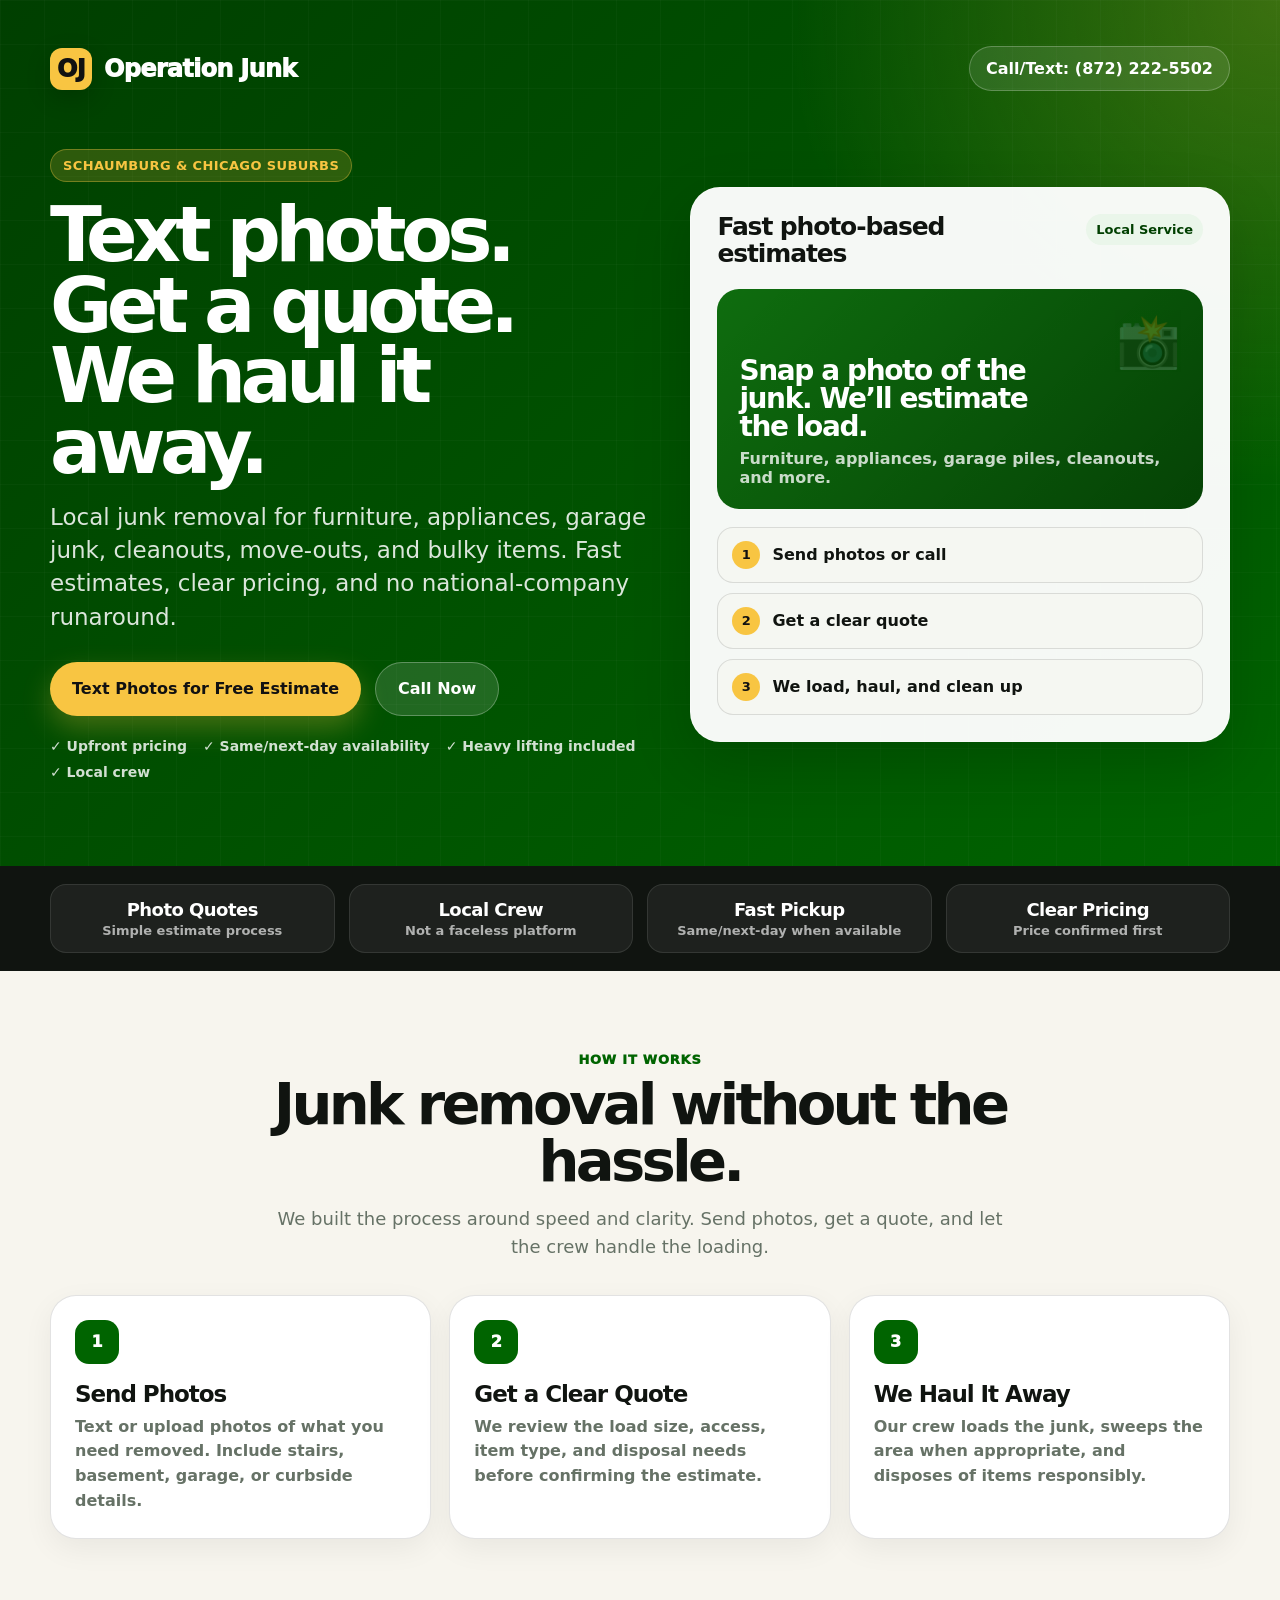
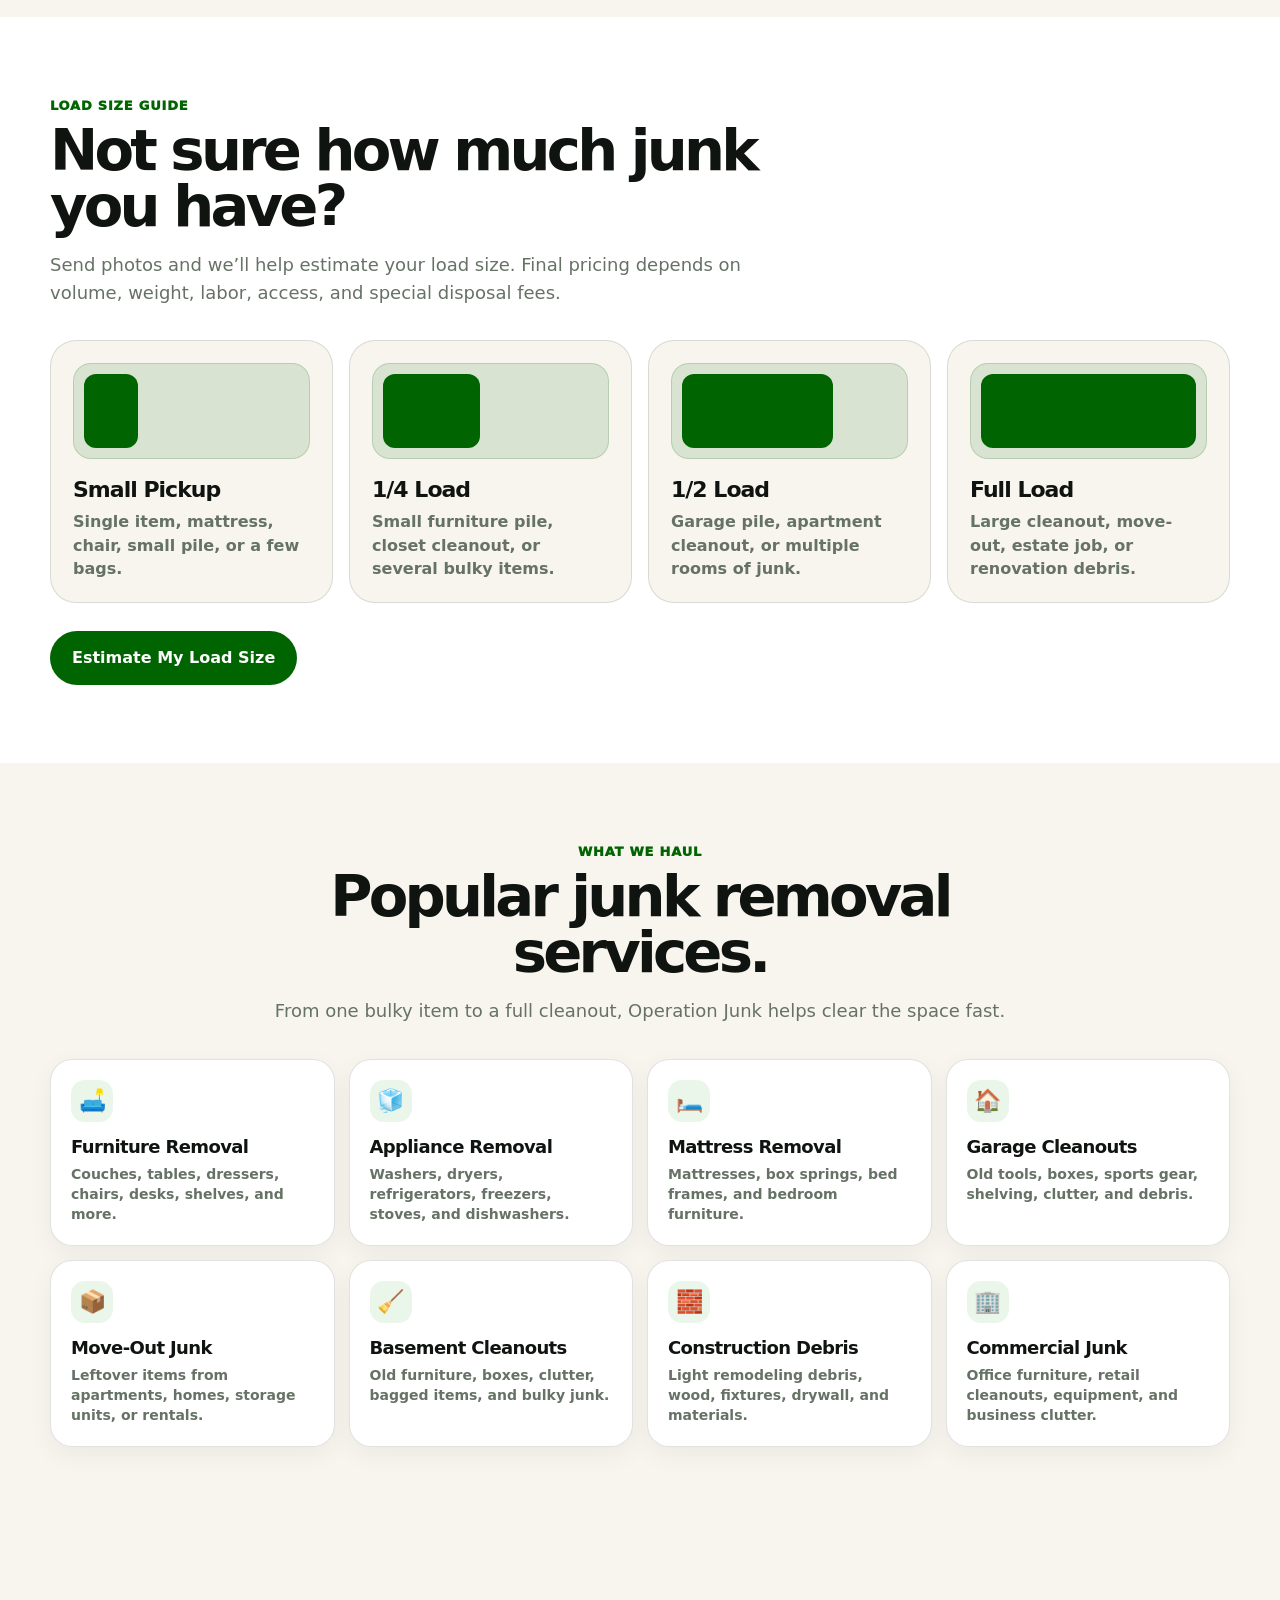
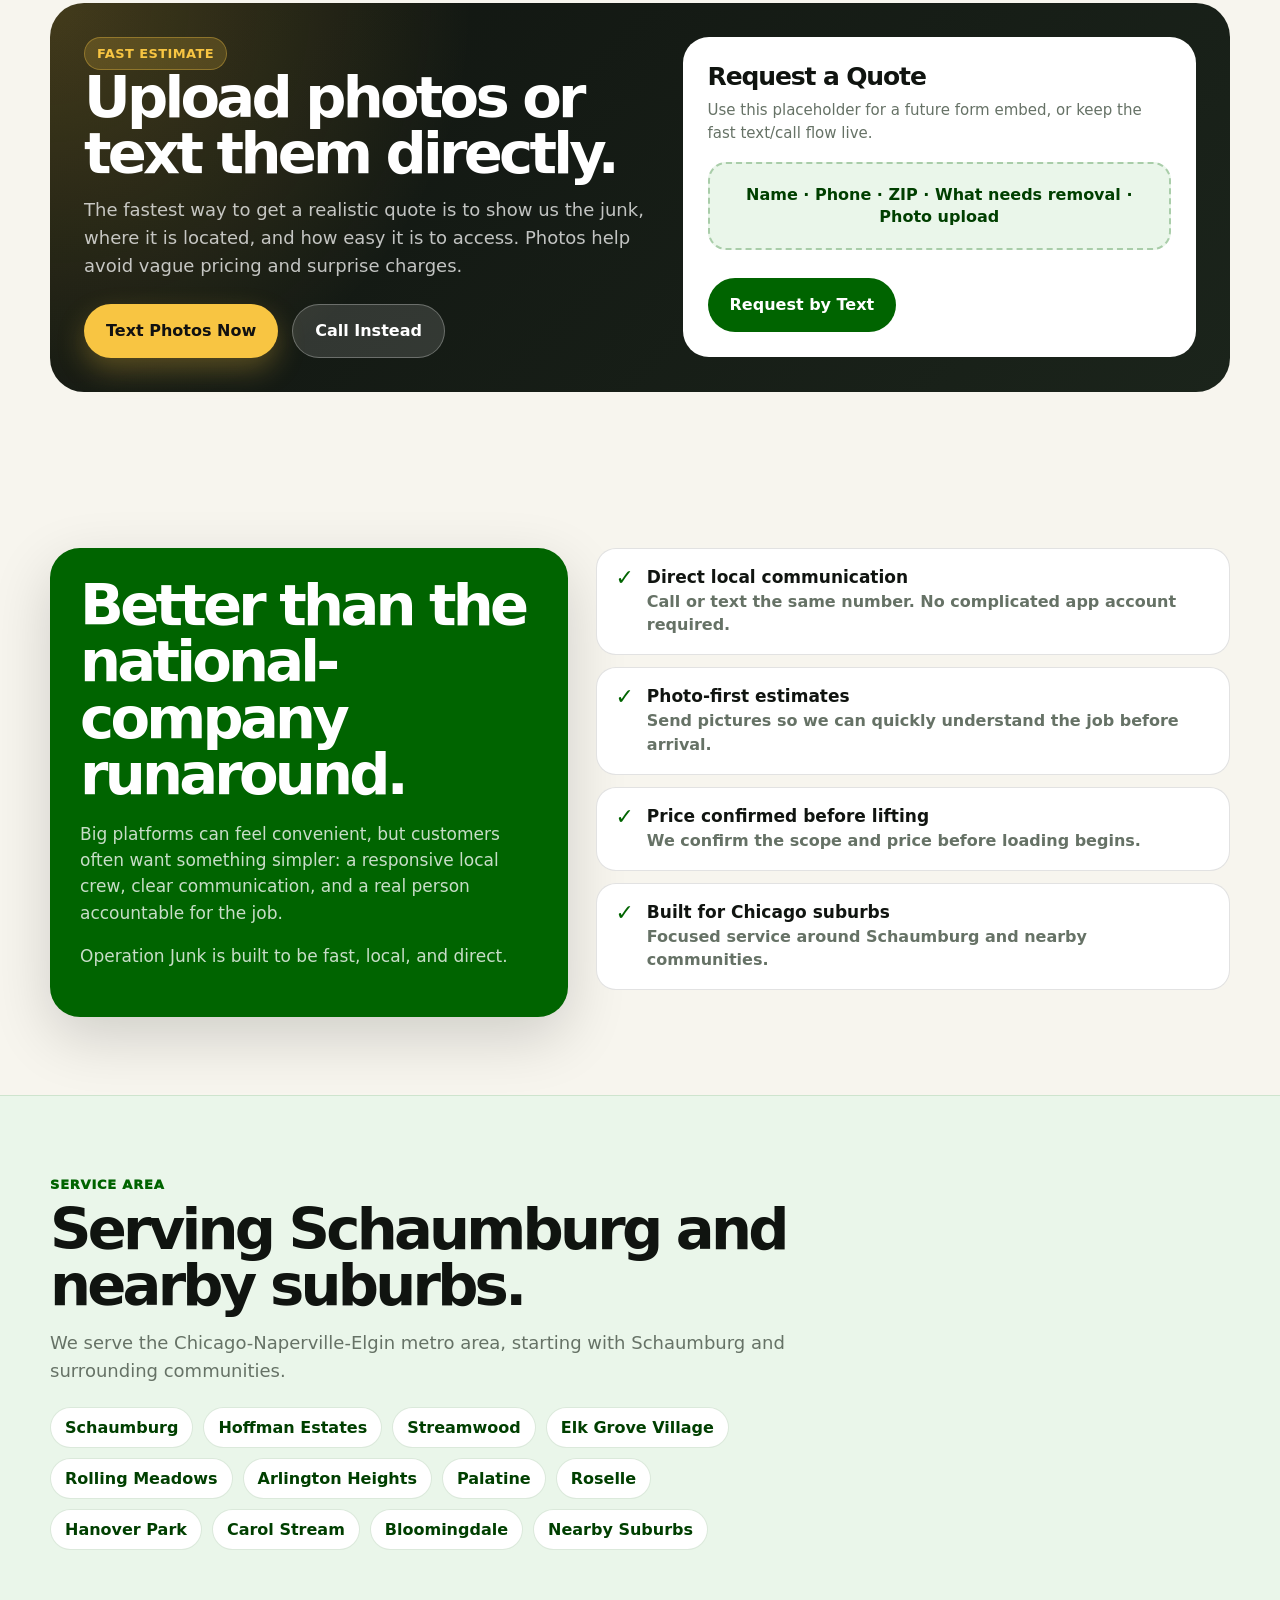
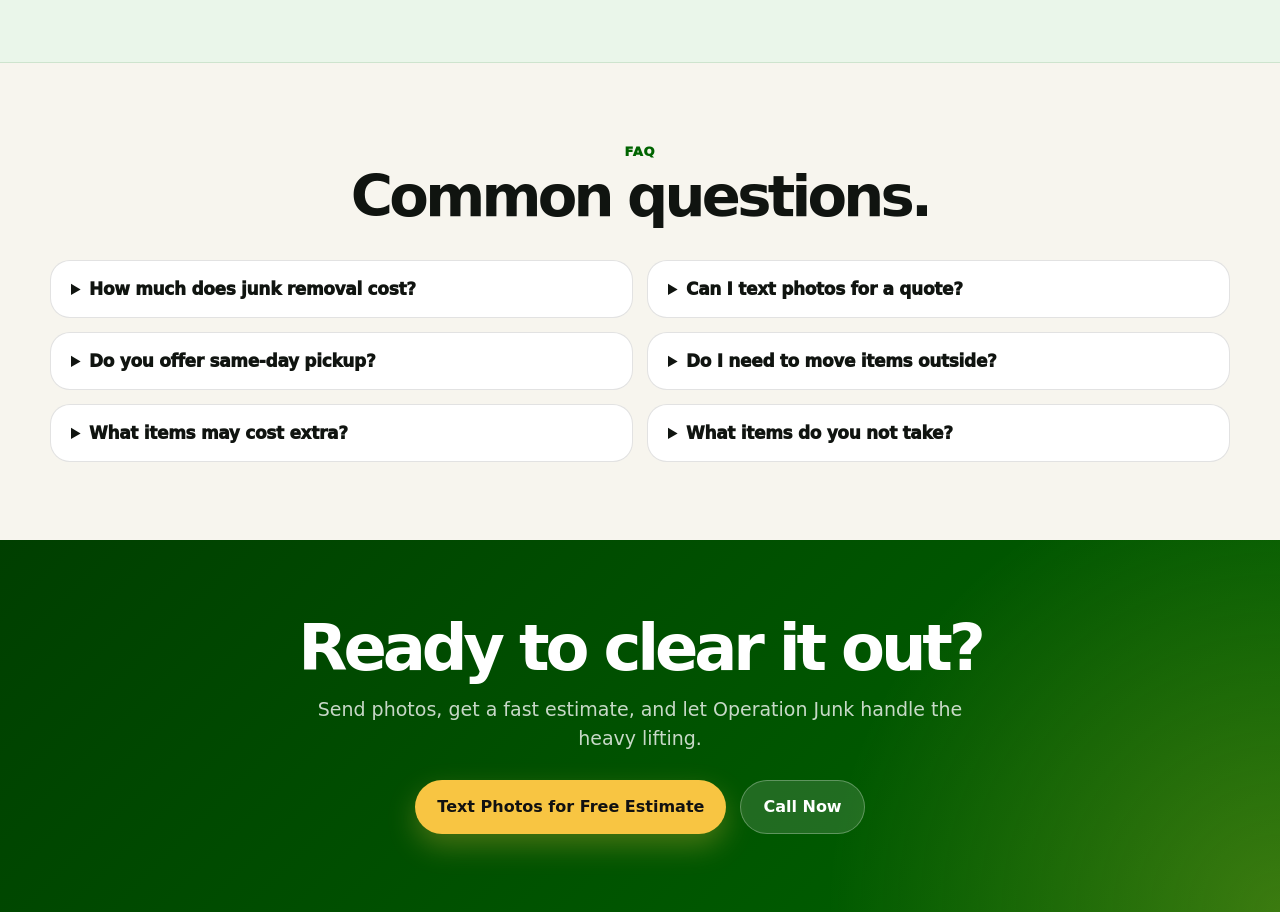
==== index.html @ be91b58e "Initial Operation Junk website" ====
<!doctype html>
<html lang="en">
  <head>
    <meta charset="utf-8">
    <meta name="viewport" content="width=device-width, initial-scale=1">
    <title>Operation Junk | Junk Removal in Schaumburg and Chicago Suburbs</title>
    <meta name="description" content="Operation Junk provides local junk removal in Schaumburg and Chicago suburbs. Text photos for a fast quote or call for pickup.">
    <link rel="icon" href="data:image/svg+xml,%3Csvg viewBox='0 0 64 64'%3E%3Crect width='64' height='64' rx='14' fill='%23f8c542'/%3E%3Ctext x='32' y='41' text-anchor='middle' font-family='Arial,sans-serif' font-size='24' font-weight='900' fill='%23111410'%3EOJ%3C/text%3E%3C/svg%3E">
    <link rel="stylesheet" href="styles.css">
  </head>
  <body class="oj-page">
    <main>
      <section class="oj-hero" aria-labelledby="hero-title">
        <div class="oj-container">
          <div class="oj-logo-line">
            <a class="oj-brand" href="/" aria-label="Operation Junk home">
              <span class="oj-brand-mark">OJ</span>
              <span>Operation Junk</span>
            </a>
            <a class="oj-top-call" href="tel:+18722225502">Call/Text: (872) 222-5502</a>
          </div>

          <div class="oj-hero-inner">
            <div>
              <div class="oj-eyebrow">Schaumburg &amp; Chicago Suburbs</div>
              <h1 id="hero-title">Text photos. Get a quote. We haul it away.</h1>
              <p>
                Local junk removal for furniture, appliances, garage junk, cleanouts, move-outs,
                and bulky items. Fast estimates, clear pricing, and no national-company runaround.
              </p>

              <div class="oj-btn-row">
                <a class="oj-btn oj-btn-primary" href="sms:+18722225502?&amp;body=Hi%20Operation%20Junk%2C%20I%27d%20like%20a%20junk%20removal%20estimate.%20I%20can%20send%20photos.">
                  Text Photos for Free Estimate
                </a>
                <a class="oj-btn oj-btn-secondary" href="tel:+18722225502">Call Now</a>
              </div>

              <div class="oj-trust-line" aria-label="Service highlights">
                <span>✓ Upfront pricing</span>
                <span>✓ Same/next-day availability</span>
                <span>✓ Heavy lifting included</span>
                <span>✓ Local crew</span>
              </div>
            </div>

            <div class="oj-hero-card" aria-label="Photo quote process">
              <div class="oj-card-top">
                <h2>Fast photo-based estimates</h2>
                <div class="oj-rating">Local Service</div>
              </div>

              <div class="oj-photo-box">
                <strong>Snap a photo of the junk. We’ll estimate the load.</strong>
                <span>Furniture, appliances, garage piles, cleanouts, and more.</span>
              </div>

              <div class="oj-mini-steps">
                <div class="oj-mini-step"><b>1</b> Send photos or call</div>
                <div class="oj-mini-step"><b>2</b> Get a clear quote</div>
                <div class="oj-mini-step"><b>3</b> We load, haul, and clean up</div>
              </div>
            </div>
          </div>
        </div>
      </section>

      <section class="oj-proof-strip" aria-label="Why customers choose Operation Junk">
        <div class="oj-container">
          <div class="oj-proof-grid">
            <div class="oj-proof-item">
              <strong>Photo Quotes</strong>
              <span>Simple estimate process</span>
            </div>
            <div class="oj-proof-item">
              <strong>Local Crew</strong>
              <span>Not a faceless platform</span>
            </div>
            <div class="oj-proof-item">
              <strong>Fast Pickup</strong>
              <span>Same/next-day when available</span>
            </div>
            <div class="oj-proof-item">
              <strong>Clear Pricing</strong>
              <span>Price confirmed first</span>
            </div>
          </div>
        </div>
      </section>

      <section class="oj-section" aria-labelledby="how-title">
        <div class="oj-container">
          <div class="oj-section-head oj-center">
            <span class="oj-section-kicker">How it works</span>
            <h2 id="how-title">Junk removal without the hassle.</h2>
            <p>
              We built the process around speed and clarity. Send photos, get a quote, and let the crew handle the loading.
            </p>
          </div>

          <div class="oj-card-grid">
            <div class="oj-card">
              <div class="oj-step-number">1</div>
              <h3>Send Photos</h3>
              <p>Text or upload photos of what you need removed. Include stairs, basement, garage, or curbside details.</p>
            </div>
            <div class="oj-card">
              <div class="oj-step-number">2</div>
              <h3>Get a Clear Quote</h3>
              <p>We review the load size, access, item type, and disposal needs before confirming the estimate.</p>
            </div>
            <div class="oj-card">
              <div class="oj-step-number">3</div>
              <h3>We Haul It Away</h3>
              <p>Our crew loads the junk, sweeps the area when appropriate, and disposes of items responsibly.</p>
            </div>
          </div>
        </div>
      </section>

      <section class="oj-section oj-load-section" aria-labelledby="load-title">
        <div class="oj-container">
          <div class="oj-section-head">
            <span class="oj-section-kicker">Load size guide</span>
            <h2 id="load-title">Not sure how much junk you have?</h2>
            <p>
              Send photos and we’ll help estimate your load size. Final pricing depends on volume, weight, labor, access, and special disposal fees.
            </p>
          </div>

          <div class="oj-load-grid">
            <div class="oj-load-card">
              <div class="oj-load-visual"><div class="oj-load-fill oj-load-fill-25"></div></div>
              <h3>Small Pickup</h3>
              <p>Single item, mattress, chair, small pile, or a few bags.</p>
            </div>
            <div class="oj-load-card">
              <div class="oj-load-visual"><div class="oj-load-fill oj-load-fill-45"></div></div>
              <h3>1/4 Load</h3>
              <p>Small furniture pile, closet cleanout, or several bulky items.</p>
            </div>
            <div class="oj-load-card">
              <div class="oj-load-visual"><div class="oj-load-fill oj-load-fill-70"></div></div>
              <h3>1/2 Load</h3>
              <p>Garage pile, apartment cleanout, or multiple rooms of junk.</p>
            </div>
            <div class="oj-load-card">
              <div class="oj-load-visual"><div class="oj-load-fill oj-load-fill-100"></div></div>
              <h3>Full Load</h3>
              <p>Large cleanout, move-out, estate job, or renovation debris.</p>
            </div>
          </div>

          <div class="oj-btn-row oj-btn-row-load">
            <a class="oj-btn oj-btn-dark" href="sms:+18722225502?&amp;body=Hi%20Operation%20Junk%2C%20can%20you%20estimate%20my%20load%20size%20from%20photos%3F">
              Estimate My Load Size
            </a>
          </div>
        </div>
      </section>

      <section class="oj-section" aria-labelledby="services-title">
        <div class="oj-container">
          <div class="oj-section-head oj-center">
            <span class="oj-section-kicker">What we haul</span>
            <h2 id="services-title">Popular junk removal services.</h2>
            <p>
              From one bulky item to a full cleanout, Operation Junk helps clear the space fast.
            </p>
          </div>

          <div class="oj-services-grid">
            <article class="oj-service">
              <div class="oj-service-icon" aria-hidden="true">🛋️</div>
              <h3>Furniture Removal</h3>
              <p>Couches, tables, dressers, chairs, desks, shelves, and more.</p>
            </article>
            <article class="oj-service">
              <div class="oj-service-icon" aria-hidden="true">🧊</div>
              <h3>Appliance Removal</h3>
              <p>Washers, dryers, refrigerators, freezers, stoves, and dishwashers.</p>
            </article>
            <article class="oj-service">
              <div class="oj-service-icon" aria-hidden="true">🛏️</div>
              <h3>Mattress Removal</h3>
              <p>Mattresses, box springs, bed frames, and bedroom furniture.</p>
            </article>
            <article class="oj-service">
              <div class="oj-service-icon" aria-hidden="true">🏠</div>
              <h3>Garage Cleanouts</h3>
              <p>Old tools, boxes, sports gear, shelving, clutter, and debris.</p>
            </article>
            <article class="oj-service">
              <div class="oj-service-icon" aria-hidden="true">📦</div>
              <h3>Move-Out Junk</h3>
              <p>Leftover items from apartments, homes, storage units, or rentals.</p>
            </article>
            <article class="oj-service">
              <div class="oj-service-icon" aria-hidden="true">🧹</div>
              <h3>Basement Cleanouts</h3>
              <p>Old furniture, boxes, clutter, bagged items, and bulky junk.</p>
            </article>
            <article class="oj-service">
              <div class="oj-service-icon" aria-hidden="true">🧱</div>
              <h3>Construction Debris</h3>
              <p>Light remodeling debris, wood, fixtures, drywall, and materials.</p>
            </article>
            <article class="oj-service">
              <div class="oj-service-icon" aria-hidden="true">🏢</div>
              <h3>Commercial Junk</h3>
              <p>Office furniture, retail cleanouts, equipment, and business clutter.</p>
            </article>
          </div>
        </div>
      </section>

      <section class="oj-section" id="oj-quote" aria-labelledby="quote-title">
        <div class="oj-container">
          <div class="oj-quote-band">
            <div>
              <span class="oj-eyebrow">Fast estimate</span>
              <h2 id="quote-title">Upload photos or text them directly.</h2>
              <p>
                The fastest way to get a realistic quote is to show us the junk, where it is located,
                and how easy it is to access. Photos help avoid vague pricing and surprise charges.
              </p>
              <div class="oj-btn-row">
                <a class="oj-btn oj-btn-primary" href="sms:+18722225502?&amp;body=Hi%20Operation%20Junk%2C%20I%27d%20like%20to%20send%20photos%20for%20a%20junk%20removal%20quote.">
                  Text Photos Now
                </a>
                <a class="oj-btn oj-btn-secondary" href="tel:+18722225502">Call Instead</a>
              </div>
            </div>

            <div class="oj-form-card">
              <h3>Request a Quote</h3>
              <p>Use this placeholder for a future form embed, or keep the fast text/call flow live.</p>
              <div class="oj-form-placeholder">
                Name · Phone · ZIP · What needs removal · Photo upload
              </div>
              <div class="oj-form-actions">
                <a class="oj-btn oj-btn-dark" href="sms:+18722225502?&amp;body=Hi%20Operation%20Junk%2C%20I%27d%20like%20a%20junk%20removal%20quote.">Request by Text</a>
              </div>
            </div>
          </div>
        </div>
      </section>

      <section class="oj-section" aria-labelledby="advantage-title">
        <div class="oj-container">
          <div class="oj-advantage-grid">
            <div class="oj-dark-card">
              <h2 id="advantage-title">Better than the national-company runaround.</h2>
              <p>
                Big platforms can feel convenient, but customers often want something simpler:
                a responsive local crew, clear communication, and a real person accountable for the job.
              </p>
              <p>Operation Junk is built to be fast, local, and direct.</p>
            </div>

            <div class="oj-check-list">
              <div class="oj-check">
                <b>✓</b>
                <div>
                  <strong>Direct local communication</strong>
                  <span>Call or text the same number. No complicated app account required.</span>
                </div>
              </div>
              <div class="oj-check">
                <b>✓</b>
                <div>
                  <strong>Photo-first estimates</strong>
                  <span>Send pictures so we can quickly understand the job before arrival.</span>
                </div>
              </div>
              <div class="oj-check">
                <b>✓</b>
                <div>
                  <strong>Price confirmed before lifting</strong>
                  <span>We confirm the scope and price before loading begins.</span>
                </div>
              </div>
              <div class="oj-check">
                <b>✓</b>
                <div>
                  <strong>Built for Chicago suburbs</strong>
                  <span>Focused service around Schaumburg and nearby communities.</span>
                </div>
              </div>
            </div>
          </div>
        </div>
      </section>

      <section class="oj-section oj-service-area" aria-labelledby="area-title">
        <div class="oj-container">
          <div class="oj-section-head">
            <span class="oj-section-kicker">Service area</span>
            <h2 id="area-title">Serving Schaumburg and nearby suburbs.</h2>
            <p>
              We serve the Chicago-Naperville-Elgin metro area, starting with Schaumburg and surrounding communities.
            </p>

            <div class="oj-city-pills" aria-label="Service cities">
              <span>Schaumburg</span>
              <span>Hoffman Estates</span>
              <span>Streamwood</span>
              <span>Elk Grove Village</span>
              <span>Rolling Meadows</span>
              <span>Arlington Heights</span>
              <span>Palatine</span>
              <span>Roselle</span>
              <span>Hanover Park</span>
              <span>Carol Stream</span>
              <span>Bloomingdale</span>
              <span>Nearby Suburbs</span>
            </div>
          </div>
        </div>
      </section>

      <section class="oj-section" aria-labelledby="faq-title">
        <div class="oj-container">
          <div class="oj-section-head oj-center">
            <span class="oj-section-kicker">FAQ</span>
            <h2 id="faq-title">Common questions.</h2>
          </div>

          <div class="oj-faq-grid">
            <details class="oj-faq">
              <summary>How much does junk removal cost?</summary>
              <p>Pricing depends on volume, weight, labor, stairs/access, and disposal requirements. Text photos for the fastest estimate.</p>
            </details>
            <details class="oj-faq">
              <summary>Can I text photos for a quote?</summary>
              <p>Yes. Text photos to (872) 222-5502 and include your city, item details, and where the junk is located.</p>
            </details>
            <details class="oj-faq">
              <summary>Do you offer same-day pickup?</summary>
              <p>Same-day and next-day pickup may be available depending on schedule, location, and job size.</p>
            </details>
            <details class="oj-faq">
              <summary>Do I need to move items outside?</summary>
              <p>No. We can remove items from inside, garage, basement, upstairs, curbside, or storage units. Access details may affect pricing.</p>
            </details>
            <details class="oj-faq">
              <summary>What items may cost extra?</summary>
              <p>Mattresses, tires, refrigerators, electronics, heavy materials, paint, chemicals, and special-disposal items may require extra fees or may be refused.</p>
            </details>
            <details class="oj-faq">
              <summary>What items do you not take?</summary>
              <p>We do not take hazardous waste, active chemicals, asbestos, medical waste, flammables, explosives, or unsafe materials.</p>
            </details>
          </div>
        </div>
      </section>

      <section class="oj-final" aria-labelledby="final-title">
        <div class="oj-container">
          <h2 id="final-title">Ready to clear it out?</h2>
          <p>Send photos, get a fast estimate, and let Operation Junk handle the heavy lifting.</p>
          <div class="oj-btn-row">
            <a class="oj-btn oj-btn-primary" href="sms:+18722225502?&amp;body=Hi%20Operation%20Junk%2C%20I%27d%20like%20a%20free%20estimate.">
              Text Photos for Free Estimate
            </a>
            <a class="oj-btn oj-btn-secondary" href="tel:+18722225502">Call Now</a>
          </div>
        </div>
      </section>
    </main>

    <div class="oj-sticky-mobile" aria-label="Mobile contact options">
      <a class="oj-sticky-call" href="tel:+18722225502">Call Now</a>
      <a class="oj-sticky-text" href="sms:+18722225502?&amp;body=Hi%20Operation%20Junk%2C%20I%27d%20like%20a%20free%20estimate.">Text Photos</a>
    </div>
  </body>
</html>
---- styles.css ----
:root {
  --oj-green: #006400;
  --oj-green-dark: #003f00;
  --oj-green-soft: #eaf6ea;
  --oj-black: #101410;
  --oj-charcoal: #1b241b;
  --oj-white: #ffffff;
  --oj-cream: #f7f5ee;
  --oj-yellow: #f8c542;
  --oj-muted: #667266;
  --oj-border: rgba(16, 20, 16, 0.12);
  --oj-shadow: 0 20px 60px rgba(0, 0, 0, 0.16);
}

html {
  scroll-behavior: smooth;
}

body {
  margin: 0;
}

.oj-page {
  font-family: Inter, system-ui, -apple-system, BlinkMacSystemFont, "Segoe UI", sans-serif;
  color: var(--oj-black);
  background: var(--oj-cream);
  overflow-x: hidden;
}

.oj-page * {
  box-sizing: border-box;
}

.oj-container {
  width: min(1180px, calc(100% - 32px));
  margin: 0 auto;
}

.oj-section {
  padding: 78px 0;
}

.oj-eyebrow {
  display: inline-flex;
  align-items: center;
  gap: 8px;
  background: rgba(248, 197, 66, 0.18);
  color: var(--oj-yellow);
  border: 1px solid rgba(248, 197, 66, 0.35);
  padding: 8px 12px;
  border-radius: 999px;
  font-size: 13px;
  font-weight: 800;
  letter-spacing: 0.03em;
  text-transform: uppercase;
}

.oj-btn-row {
  display: flex;
  flex-wrap: wrap;
  gap: 14px;
  align-items: center;
}

.oj-btn-row-load,
.oj-form-actions {
  margin-top: 28px;
}

.oj-btn {
  display: inline-flex;
  align-items: center;
  justify-content: center;
  min-height: 54px;
  padding: 15px 22px;
  border-radius: 999px;
  font-weight: 900;
  text-decoration: none;
  line-height: 1;
  transition: transform 0.18s ease, box-shadow 0.18s ease, background 0.18s ease;
  white-space: nowrap;
}

.oj-btn:hover {
  transform: translateY(-2px);
}

.oj-btn:focus-visible,
.oj-top-call:focus-visible,
.oj-brand:focus-visible,
.oj-sticky-mobile a:focus-visible {
  outline: 3px solid var(--oj-yellow);
  outline-offset: 4px;
}

.oj-btn-primary {
  color: #111111;
  background: var(--oj-yellow);
  box-shadow: 0 12px 28px rgba(248, 197, 66, 0.28);
}

.oj-btn-primary:hover {
  background: #ffd963;
}

.oj-btn-secondary {
  color: var(--oj-white);
  background: rgba(255, 255, 255, 0.13);
  border: 1px solid rgba(255, 255, 255, 0.28);
}

.oj-btn-dark {
  color: var(--oj-white);
  background: var(--oj-green);
}

.oj-btn-dark:hover {
  background: var(--oj-green-dark);
}

.oj-hero {
  position: relative;
  padding: 46px 0 86px;
  background:
    radial-gradient(circle at top right, rgba(248, 197, 66, 0.24), transparent 32%),
    linear-gradient(135deg, var(--oj-green-dark), var(--oj-green));
  color: var(--oj-white);
  overflow: hidden;
}

.oj-hero::before {
  content: "";
  position: absolute;
  inset: 0;
  background-image:
    linear-gradient(rgba(255, 255, 255, 0.045) 1px, transparent 1px),
    linear-gradient(90deg, rgba(255, 255, 255, 0.045) 1px, transparent 1px);
  background-size: 44px 44px;
  opacity: 0.55;
}

.oj-hero-inner {
  position: relative;
  z-index: 1;
  display: grid;
  grid-template-columns: 1.05fr 0.95fr;
  gap: 44px;
  align-items: center;
}

.oj-logo-line {
  display: flex;
  align-items: center;
  justify-content: space-between;
  gap: 18px;
  margin-bottom: 58px;
  position: relative;
  z-index: 2;
}

.oj-brand {
  display: flex;
  align-items: center;
  gap: 12px;
  color: var(--oj-white);
  font-weight: 1000;
  letter-spacing: -0.03em;
  font-size: 24px;
  text-decoration: none;
}

.oj-brand-mark {
  width: 42px;
  height: 42px;
  display: grid;
  place-items: center;
  border-radius: 12px;
  background: var(--oj-yellow);
  color: #111111;
  box-shadow: 0 8px 24px rgba(0, 0, 0, 0.18);
}

.oj-top-call {
  color: var(--oj-white);
  text-decoration: none;
  font-weight: 900;
  padding: 12px 16px;
  border-radius: 999px;
  border: 1px solid rgba(255, 255, 255, 0.24);
  background: rgba(255, 255, 255, 0.1);
}

.oj-hero h1 {
  font-size: clamp(42px, 6.4vw, 76px);
  line-height: 0.93;
  letter-spacing: -0.075em;
  margin: 18px 0;
  max-width: 760px;
}

.oj-hero p {
  font-size: clamp(18px, 2.2vw, 23px);
  line-height: 1.45;
  color: rgba(255, 255, 255, 0.86);
  max-width: 660px;
  margin: 0 0 28px;
}

.oj-trust-line {
  display: flex;
  flex-wrap: wrap;
  gap: 10px 16px;
  margin-top: 22px;
  color: rgba(255, 255, 255, 0.82);
  font-size: 14px;
  font-weight: 700;
}

.oj-trust-line span {
  display: inline-flex;
  align-items: center;
  gap: 7px;
}

.oj-hero-card {
  background: rgba(255, 255, 255, 0.96);
  color: var(--oj-black);
  border-radius: 30px;
  padding: 26px;
  box-shadow: var(--oj-shadow);
  border: 1px solid rgba(255, 255, 255, 0.3);
}

.oj-card-top {
  display: flex;
  justify-content: space-between;
  align-items: start;
  gap: 20px;
  margin-bottom: 22px;
}

.oj-card-top h2 {
  margin: 0;
  font-size: 25px;
  line-height: 1.05;
  letter-spacing: -0.045em;
}

.oj-rating {
  background: var(--oj-green-soft);
  color: var(--oj-green-dark);
  border-radius: 999px;
  padding: 8px 10px;
  font-weight: 900;
  font-size: 13px;
  white-space: nowrap;
}

.oj-photo-box {
  border-radius: 22px;
  background: linear-gradient(135deg, rgba(0, 100, 0, 0.94), rgba(0, 63, 0, 0.98));
  color: white;
  padding: 22px;
  min-height: 220px;
  display: grid;
  align-content: end;
  position: relative;
  overflow: hidden;
}

.oj-photo-box::before {
  content: "📸";
  position: absolute;
  top: 22px;
  right: 22px;
  font-size: 52px;
  opacity: 0.22;
}

.oj-photo-box strong {
  font-size: 28px;
  line-height: 1;
  letter-spacing: -0.05em;
  max-width: 290px;
}

.oj-photo-box span {
  color: rgba(255, 255, 255, 0.78);
  margin-top: 8px;
  font-weight: 700;
}

.oj-mini-steps {
  display: grid;
  gap: 10px;
  margin-top: 18px;
}

.oj-mini-step {
  display: flex;
  gap: 12px;
  align-items: center;
  padding: 13px 14px;
  background: #f5f7f2;
  border: 1px solid var(--oj-border);
  border-radius: 16px;
  font-weight: 800;
}

.oj-mini-step b {
  width: 28px;
  height: 28px;
  border-radius: 999px;
  background: var(--oj-yellow);
  display: grid;
  place-items: center;
  font-size: 13px;
  color: #111111;
}

.oj-proof-strip {
  background: var(--oj-black);
  color: var(--oj-white);
  padding: 18px 0;
}

.oj-proof-grid {
  display: grid;
  grid-template-columns: repeat(4, 1fr);
  gap: 14px;
}

.oj-proof-item {
  text-align: center;
  padding: 14px;
  border-radius: 16px;
  background: rgba(255, 255, 255, 0.06);
  border: 1px solid rgba(255, 255, 255, 0.1);
}

.oj-proof-item strong {
  display: block;
  font-size: 18px;
  letter-spacing: -0.03em;
}

.oj-proof-item span {
  display: block;
  margin-top: 3px;
  color: rgba(255, 255, 255, 0.65);
  font-size: 13px;
  font-weight: 700;
}

.oj-section-head {
  max-width: 760px;
  margin-bottom: 34px;
}

.oj-section-head.oj-center {
  margin-left: auto;
  margin-right: auto;
  text-align: center;
}

.oj-section-kicker {
  display: inline-block;
  color: var(--oj-green);
  font-weight: 1000;
  text-transform: uppercase;
  letter-spacing: 0.06em;
  font-size: 13px;
  margin-bottom: 10px;
}

.oj-section h2,
.oj-section-head h2 {
  margin: 0;
  font-size: clamp(34px, 4.5vw, 58px);
  line-height: 0.98;
  letter-spacing: -0.065em;
}

.oj-section-head p {
  margin: 15px 0 0;
  font-size: 18px;
  line-height: 1.55;
  color: var(--oj-muted);
}

.oj-card-grid {
  display: grid;
  grid-template-columns: repeat(3, 1fr);
  gap: 18px;
}

.oj-card {
  background: var(--oj-white);
  border: 1px solid var(--oj-border);
  border-radius: 26px;
  padding: 24px;
  box-shadow: 0 10px 30px rgba(16, 20, 16, 0.06);
}

.oj-step-number {
  width: 44px;
  height: 44px;
  border-radius: 14px;
  display: grid;
  place-items: center;
  background: var(--oj-green);
  color: white;
  font-weight: 1000;
  margin-bottom: 18px;
}

.oj-card h3 {
  margin: 0 0 8px;
  font-size: 23px;
  line-height: 1.08;
  letter-spacing: -0.045em;
}

.oj-card p {
  margin: 0;
  color: var(--oj-muted);
  line-height: 1.55;
  font-weight: 600;
}

.oj-load-section {
  background: var(--oj-white);
}

.oj-load-grid {
  display: grid;
  grid-template-columns: repeat(4, 1fr);
  gap: 16px;
}

.oj-load-card {
  background: var(--oj-cream);
  border: 1px solid var(--oj-border);
  border-radius: 26px;
  padding: 22px;
  overflow: hidden;
}

.oj-load-visual {
  height: 96px;
  border-radius: 18px;
  background: rgba(0, 100, 0, 0.12);
  border: 1px solid rgba(0, 100, 0, 0.16);
  margin-bottom: 18px;
  display: flex;
  align-items: end;
  padding: 10px;
}

.oj-load-fill {
  background: var(--oj-green);
  border-radius: 12px;
  height: 100%;
}

.oj-load-fill-25 {
  width: 25%;
}

.oj-load-fill-45 {
  width: 45%;
}

.oj-load-fill-70 {
  width: 70%;
}

.oj-load-fill-100 {
  width: 100%;
}

.oj-load-card h3 {
  margin: 0 0 8px;
  font-size: 22px;
  letter-spacing: -0.045em;
}

.oj-load-card p {
  margin: 0;
  color: var(--oj-muted);
  line-height: 1.45;
  font-weight: 650;
}

.oj-services-grid {
  display: grid;
  grid-template-columns: repeat(4, 1fr);
  gap: 14px;
}

.oj-service {
  background: var(--oj-white);
  border: 1px solid var(--oj-border);
  border-radius: 22px;
  padding: 20px;
  min-height: 154px;
  box-shadow: 0 8px 26px rgba(16, 20, 16, 0.05);
}

.oj-service-icon {
  width: 42px;
  height: 42px;
  border-radius: 14px;
  display: grid;
  place-items: center;
  background: var(--oj-green-soft);
  margin-bottom: 14px;
  font-size: 22px;
}

.oj-service h3 {
  margin: 0 0 7px;
  font-size: 18px;
  letter-spacing: -0.035em;
}

.oj-service p {
  margin: 0;
  color: var(--oj-muted);
  font-size: 14px;
  line-height: 1.45;
  font-weight: 600;
}

.oj-quote-band {
  background:
    radial-gradient(circle at top left, rgba(248, 197, 66, 0.22), transparent 34%),
    linear-gradient(135deg, var(--oj-black), var(--oj-charcoal));
  color: var(--oj-white);
  border-radius: 34px;
  padding: 34px;
  display: grid;
  grid-template-columns: 1fr 0.9fr;
  gap: 28px;
  align-items: center;
}

.oj-quote-band h2 {
  color: var(--oj-white);
}

.oj-quote-band p {
  color: rgba(255, 255, 255, 0.74);
  font-size: 18px;
  line-height: 1.55;
  margin: 14px 0 24px;
}

.oj-form-card {
  background: white;
  color: var(--oj-black);
  border-radius: 26px;
  padding: 24px;
  border: 1px solid rgba(255, 255, 255, 0.15);
}

.oj-form-card h3 {
  margin: 0 0 8px;
  font-size: 25px;
  letter-spacing: -0.045em;
}

.oj-form-card p {
  color: var(--oj-muted);
  font-size: 15px;
  margin: 0 0 16px;
}

.oj-form-placeholder {
  border: 2px dashed rgba(0, 100, 0, 0.28);
  background: var(--oj-green-soft);
  border-radius: 18px;
  padding: 20px;
  text-align: center;
  color: var(--oj-green-dark);
  font-weight: 900;
  line-height: 1.4;
}

.oj-advantage-grid {
  display: grid;
  grid-template-columns: 0.9fr 1.1fr;
  gap: 28px;
  align-items: start;
}

.oj-dark-card {
  background: var(--oj-green);
  color: white;
  border-radius: 30px;
  padding: 30px;
  box-shadow: var(--oj-shadow);
}

.oj-dark-card h2 {
  color: white;
  margin-bottom: 14px;
}

.oj-dark-card p {
  color: rgba(255, 255, 255, 0.78);
  line-height: 1.55;
  font-size: 17px;
}

.oj-check-list {
  display: grid;
  gap: 12px;
}

.oj-check {
  display: flex;
  gap: 13px;
  align-items: start;
  background: white;
  border: 1px solid var(--oj-border);
  border-radius: 20px;
  padding: 18px;
}

.oj-check b {
  color: var(--oj-green);
  font-size: 22px;
  line-height: 1;
}

.oj-check strong {
  display: block;
  margin-bottom: 3px;
  font-size: 17px;
}

.oj-check span {
  display: block;
  color: var(--oj-muted);
  line-height: 1.45;
  font-weight: 600;
}

.oj-service-area {
  background: var(--oj-green-soft);
  border-top: 1px solid rgba(0, 100, 0, 0.12);
  border-bottom: 1px solid rgba(0, 100, 0, 0.12);
}

.oj-city-pills {
  display: flex;
  flex-wrap: wrap;
  gap: 10px;
  margin-top: 22px;
}

.oj-city-pills span {
  background: white;
  border: 1px solid rgba(0, 100, 0, 0.14);
  border-radius: 999px;
  padding: 10px 14px;
  font-weight: 800;
  color: var(--oj-green-dark);
}

.oj-faq-grid {
  display: grid;
  grid-template-columns: 1fr 1fr;
  gap: 14px;
}

.oj-faq {
  background: white;
  border: 1px solid var(--oj-border);
  border-radius: 20px;
  padding: 18px 20px;
}

.oj-faq summary {
  cursor: pointer;
  font-weight: 950;
  font-size: 17px;
  letter-spacing: -0.02em;
}

.oj-faq p {
  color: var(--oj-muted);
  line-height: 1.55;
  font-weight: 600;
  margin: 12px 0 0;
}

.oj-final {
  background:
    radial-gradient(circle at bottom right, rgba(248, 197, 66, 0.24), transparent 34%),
    linear-gradient(135deg, var(--oj-green-dark), var(--oj-green));
  color: white;
  text-align: center;
  padding: 78px 0;
}

.oj-final h2 {
  margin: 0;
  font-size: clamp(36px, 5vw, 64px);
  line-height: 0.96;
  letter-spacing: -0.065em;
}

.oj-final p {
  margin: 16px auto 26px;
  max-width: 680px;
  color: rgba(255, 255, 255, 0.78);
  font-size: 19px;
  line-height: 1.55;
}

.oj-final .oj-btn-row {
  justify-content: center;
}

.oj-sticky-mobile {
  display: none;
}

@media (max-width: 940px) {
  .oj-hero-inner,
  .oj-quote-band,
  .oj-advantage-grid {
    grid-template-columns: 1fr;
  }

  .oj-proof-grid,
  .oj-load-grid,
  .oj-services-grid {
    grid-template-columns: repeat(2, 1fr);
  }

  .oj-card-grid {
    grid-template-columns: 1fr;
  }
}

@media (max-width: 640px) {
  .oj-section {
    padding: 56px 0;
  }

  .oj-logo-line {
    margin-bottom: 36px;
  }

  .oj-brand {
    font-size: 19px;
  }

  .oj-top-call {
    display: none;
  }

  .oj-hero {
    padding: 30px 0 70px;
  }

  .oj-btn-row {
    flex-direction: column;
    align-items: stretch;
  }

  .oj-btn {
    width: 100%;
  }

  .oj-proof-grid,
  .oj-load-grid,
  .oj-services-grid,
  .oj-faq-grid {
    grid-template-columns: 1fr;
  }

  .oj-quote-band {
    padding: 24px;
    border-radius: 28px;
  }

  .oj-final {
    padding-bottom: 96px;
  }

  .oj-sticky-mobile {
    position: fixed;
    left: 10px;
    right: 10px;
    bottom: 10px;
    z-index: 9999;
    display: grid;
    grid-template-columns: 1fr 1fr;
    gap: 8px;
    background: rgba(16, 20, 16, 0.9);
    backdrop-filter: blur(12px);
    border: 1px solid rgba(255, 255, 255, 0.16);
    border-radius: 22px;
    padding: 8px;
    box-shadow: 0 16px 48px rgba(0, 0, 0, 0.28);
  }

  .oj-sticky-mobile a {
    min-height: 48px;
    border-radius: 16px;
    display: grid;
    place-items: center;
    text-decoration: none;
    font-weight: 1000;
    font-size: 14px;
  }

  .oj-sticky-mobile .oj-sticky-call {
    background: white;
    color: var(--oj-black);
  }

  .oj-sticky-mobile .oj-sticky-text {
    background: var(--oj-yellow);
    color: #111111;
  }
}
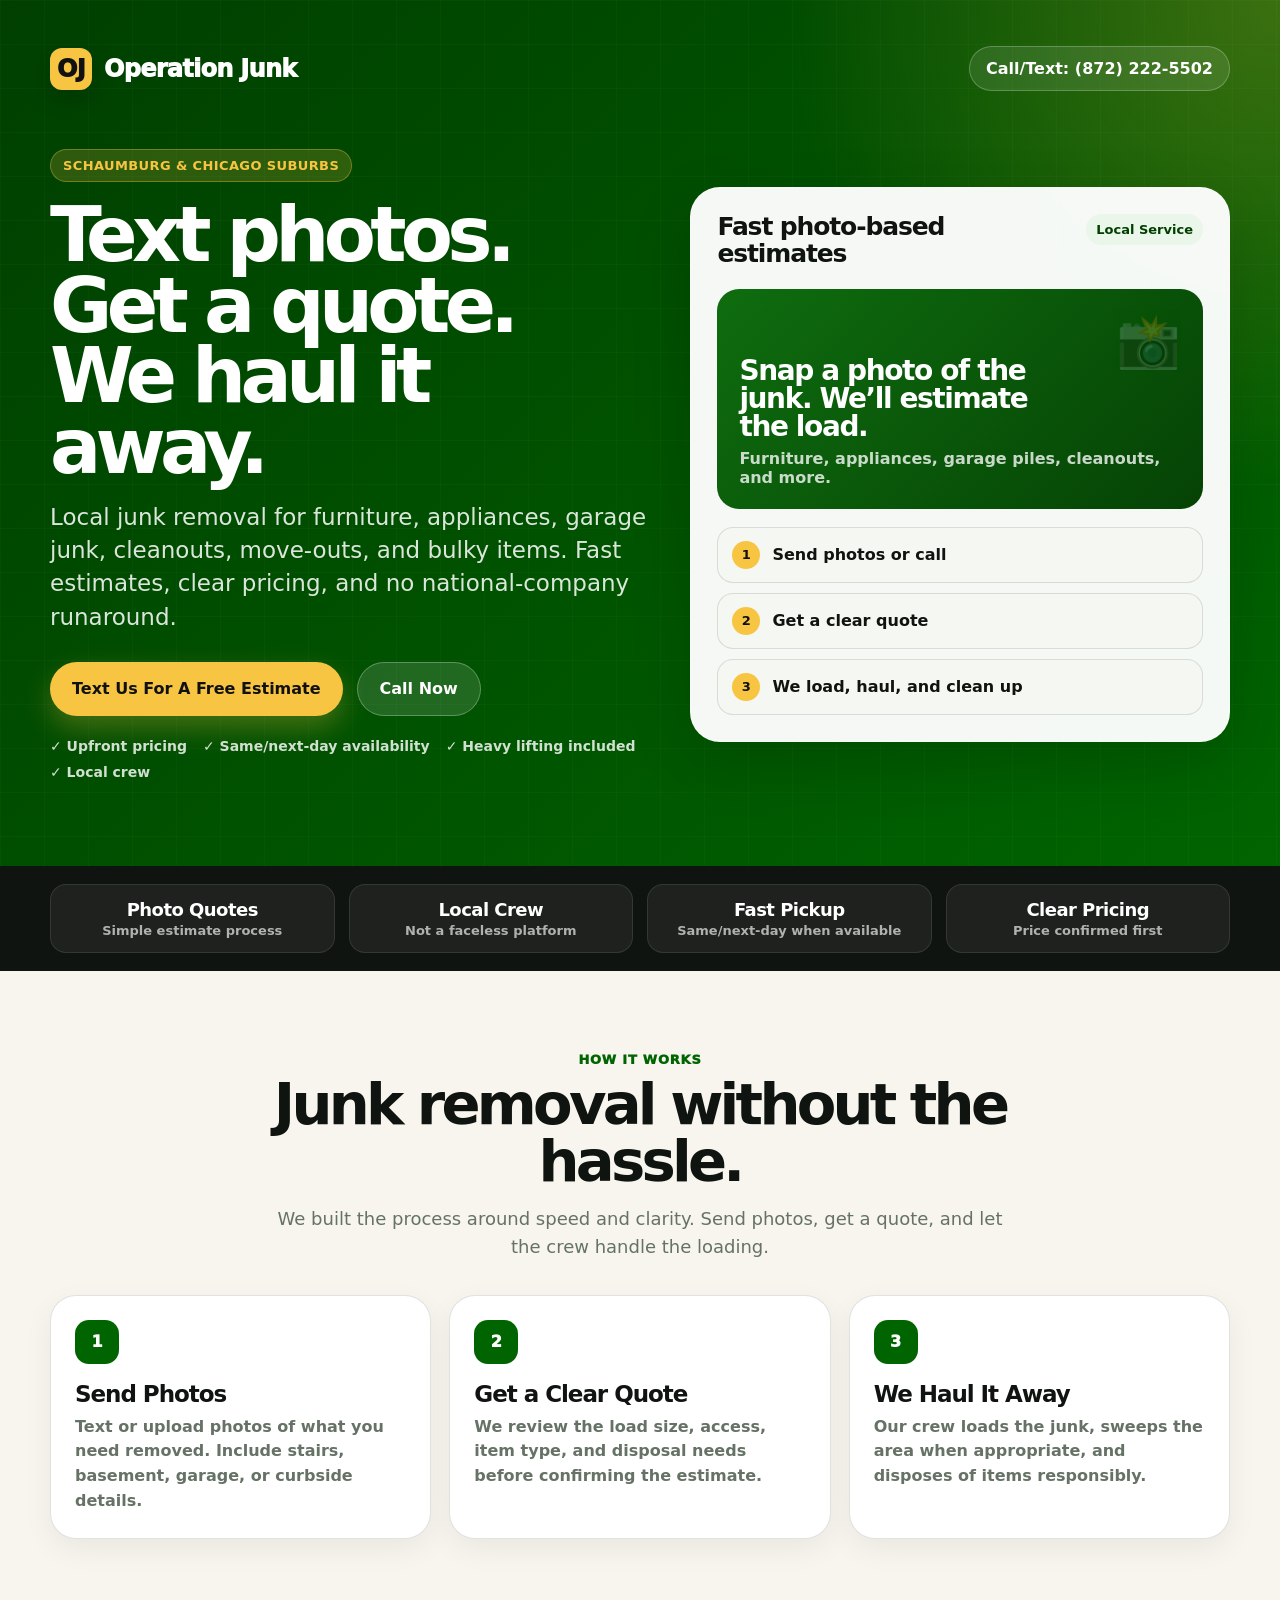
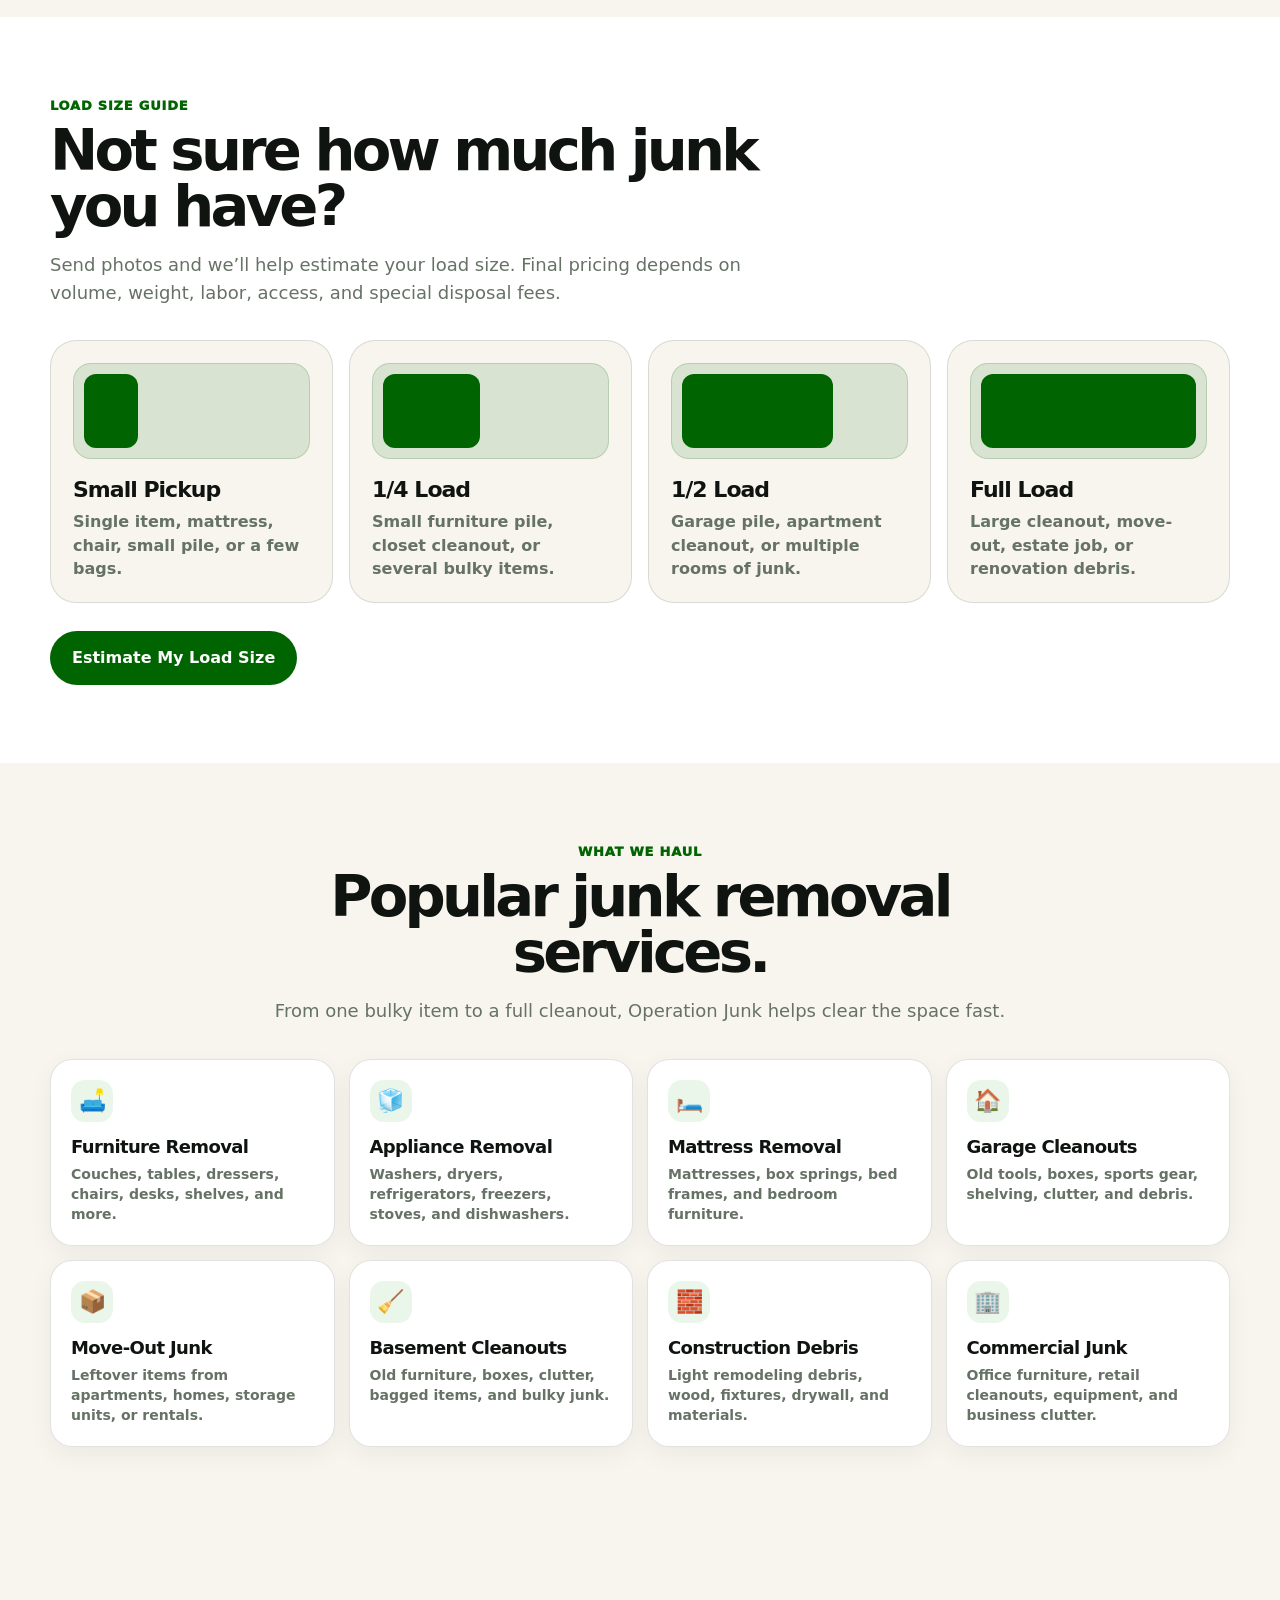
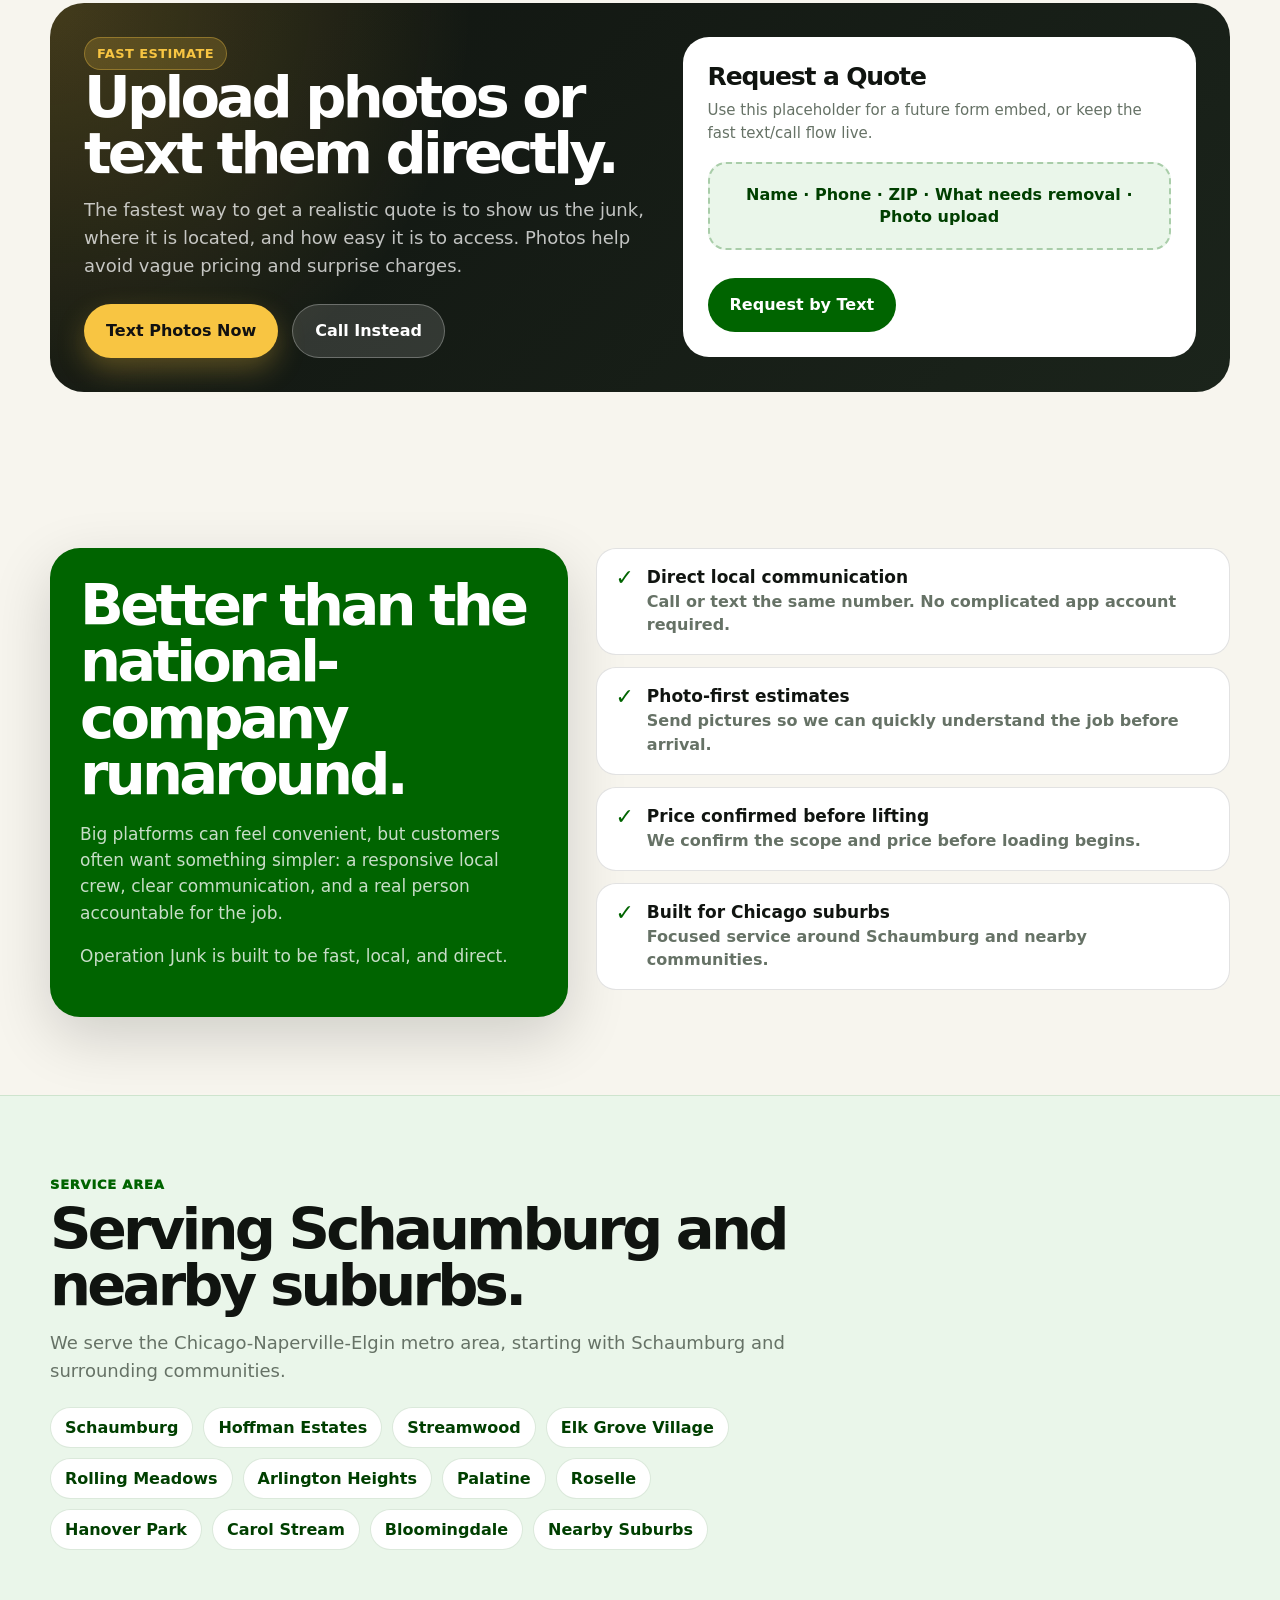
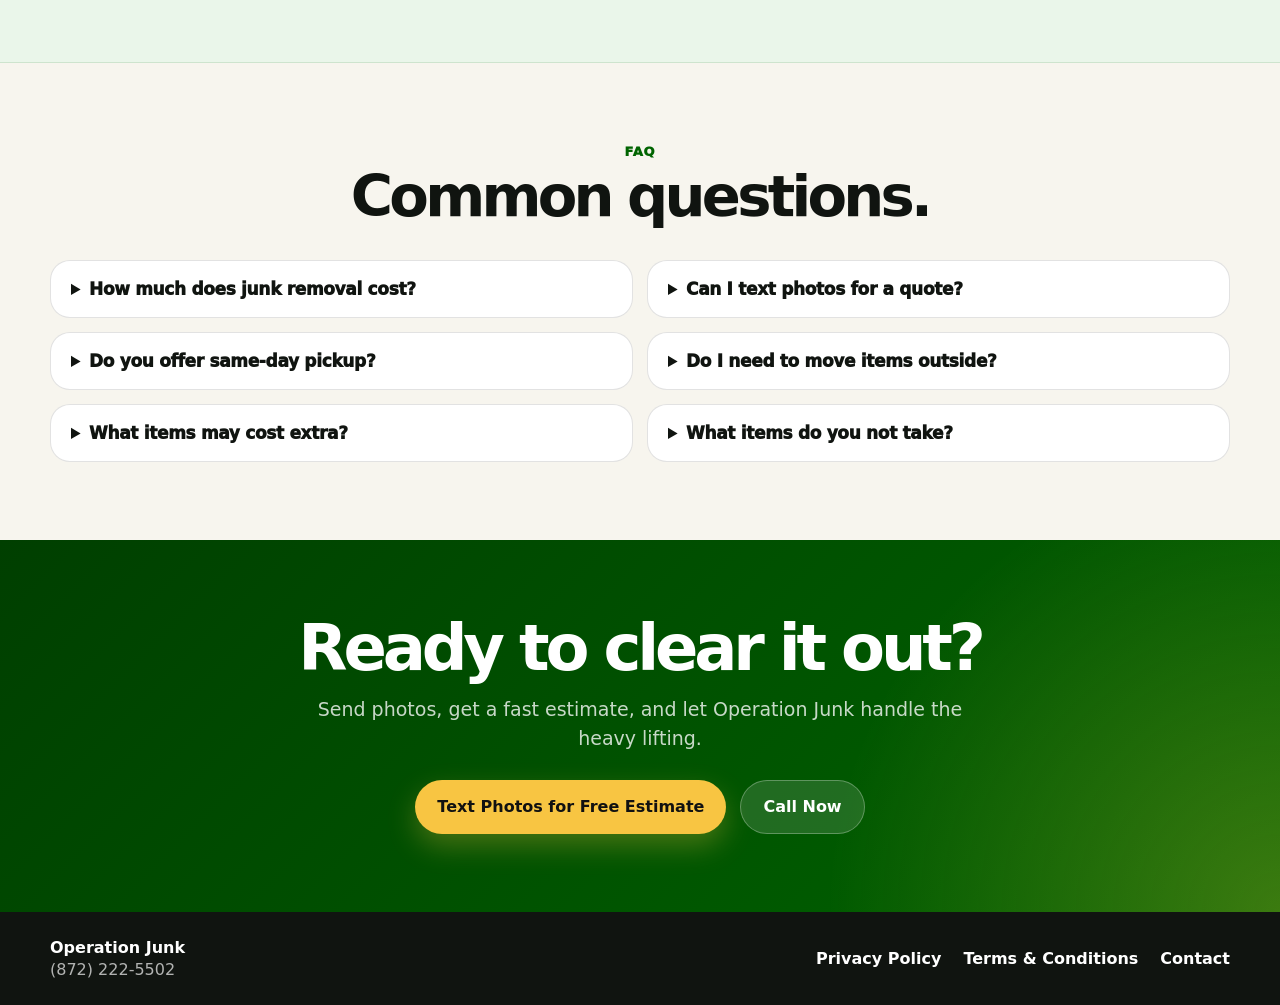
==== commit d3183c98: "Add A2P compliance pages" ====
--- a/index.html
+++ b/index.html
@@ -31,7 +31,7 @@
 
               <div class="oj-btn-row">
                 <a class="oj-btn oj-btn-primary" href="sms:+18722225502?&amp;body=Hi%20Operation%20Junk%2C%20I%27d%20like%20a%20junk%20removal%20estimate.%20I%20can%20send%20photos.">
-                  Text Photos for Free Estimate
+                  Text Us For A Free Estimate
                 </a>
                 <a class="oj-btn oj-btn-secondary" href="tel:+18722225502">Call Now</a>
               </div>
@@ -369,6 +369,20 @@
       </section>
     </main>
 
+    <footer class="oj-footer">
+      <div class="oj-container oj-footer-inner">
+        <div>
+          <strong>Operation Junk</strong>
+          <span>(872) 222-5502</span>
+        </div>
+        <nav aria-label="Footer links">
+          <a href="/privacy-policy/">Privacy Policy</a>
+          <a href="/terms-and-conditions/">Terms &amp; Conditions</a>
+          <a href="/contact/">Contact</a>
+        </nav>
+      </div>
+    </footer>
+
     <div class="oj-sticky-mobile" aria-label="Mobile contact options">
       <a class="oj-sticky-call" href="tel:+18722225502">Call Now</a>
       <a class="oj-sticky-text" href="sms:+18722225502?&amp;body=Hi%20Operation%20Junk%2C%20I%27d%20like%20a%20free%20estimate.">Text Photos</a>
--- a/styles.css
+++ b/styles.css
@@ -728,6 +728,95 @@
   display: none;
 }
 
+.oj-footer {
+  background: var(--oj-black);
+  color: var(--oj-white);
+  padding: 26px 0;
+}
+
+.oj-footer-inner,
+.oj-footer nav {
+  display: flex;
+  flex-wrap: wrap;
+  gap: 14px 22px;
+  align-items: center;
+  justify-content: space-between;
+}
+
+.oj-footer span {
+  display: block;
+  color: rgba(255, 255, 255, 0.68);
+  margin-top: 3px;
+}
+
+.oj-footer a {
+  color: var(--oj-white);
+  font-weight: 800;
+  text-decoration: none;
+}
+
+.oj-legal-page {
+  min-height: calc(100vh - 91px);
+}
+
+.oj-legal {
+  max-width: 860px;
+}
+
+.oj-legal-brand {
+  color: var(--oj-black);
+  margin-bottom: 42px;
+}
+
+.oj-legal h1 {
+  font-size: clamp(38px, 6vw, 66px);
+  line-height: 0.98;
+  letter-spacing: -0.065em;
+  margin: 12px 0 20px;
+}
+
+.oj-legal h2 {
+  font-size: 24px;
+  letter-spacing: -0.035em;
+  margin: 30px 0 8px;
+}
+
+.oj-legal p,
+.oj-legal a {
+  color: var(--oj-muted);
+  font-size: 18px;
+  line-height: 1.6;
+}
+
+.oj-contact-form {
+  display: grid;
+  gap: 16px;
+  margin-top: 28px;
+}
+
+.oj-contact-form label {
+  display: grid;
+  gap: 7px;
+  font-weight: 900;
+}
+
+.oj-contact-form input,
+.oj-contact-form textarea {
+  width: 100%;
+  border: 1px solid var(--oj-border);
+  border-radius: 16px;
+  padding: 14px 16px;
+  font: inherit;
+  background: white;
+}
+
+.oj-form-disclosure {
+  font-size: 14px;
+  line-height: 1.5;
+  color: var(--oj-muted);
+  margin: 6px 0 0;
+}
+
 @media (max-width: 940px) {
   .oj-hero-inner,
   .oj-quote-band,
@@ -786,6 +875,10 @@
   .oj-quote-band {
     padding: 24px;
     border-radius: 28px;
+  }
+
+  .oj-footer-inner {
+    align-items: flex-start;
   }
 
   .oj-final {
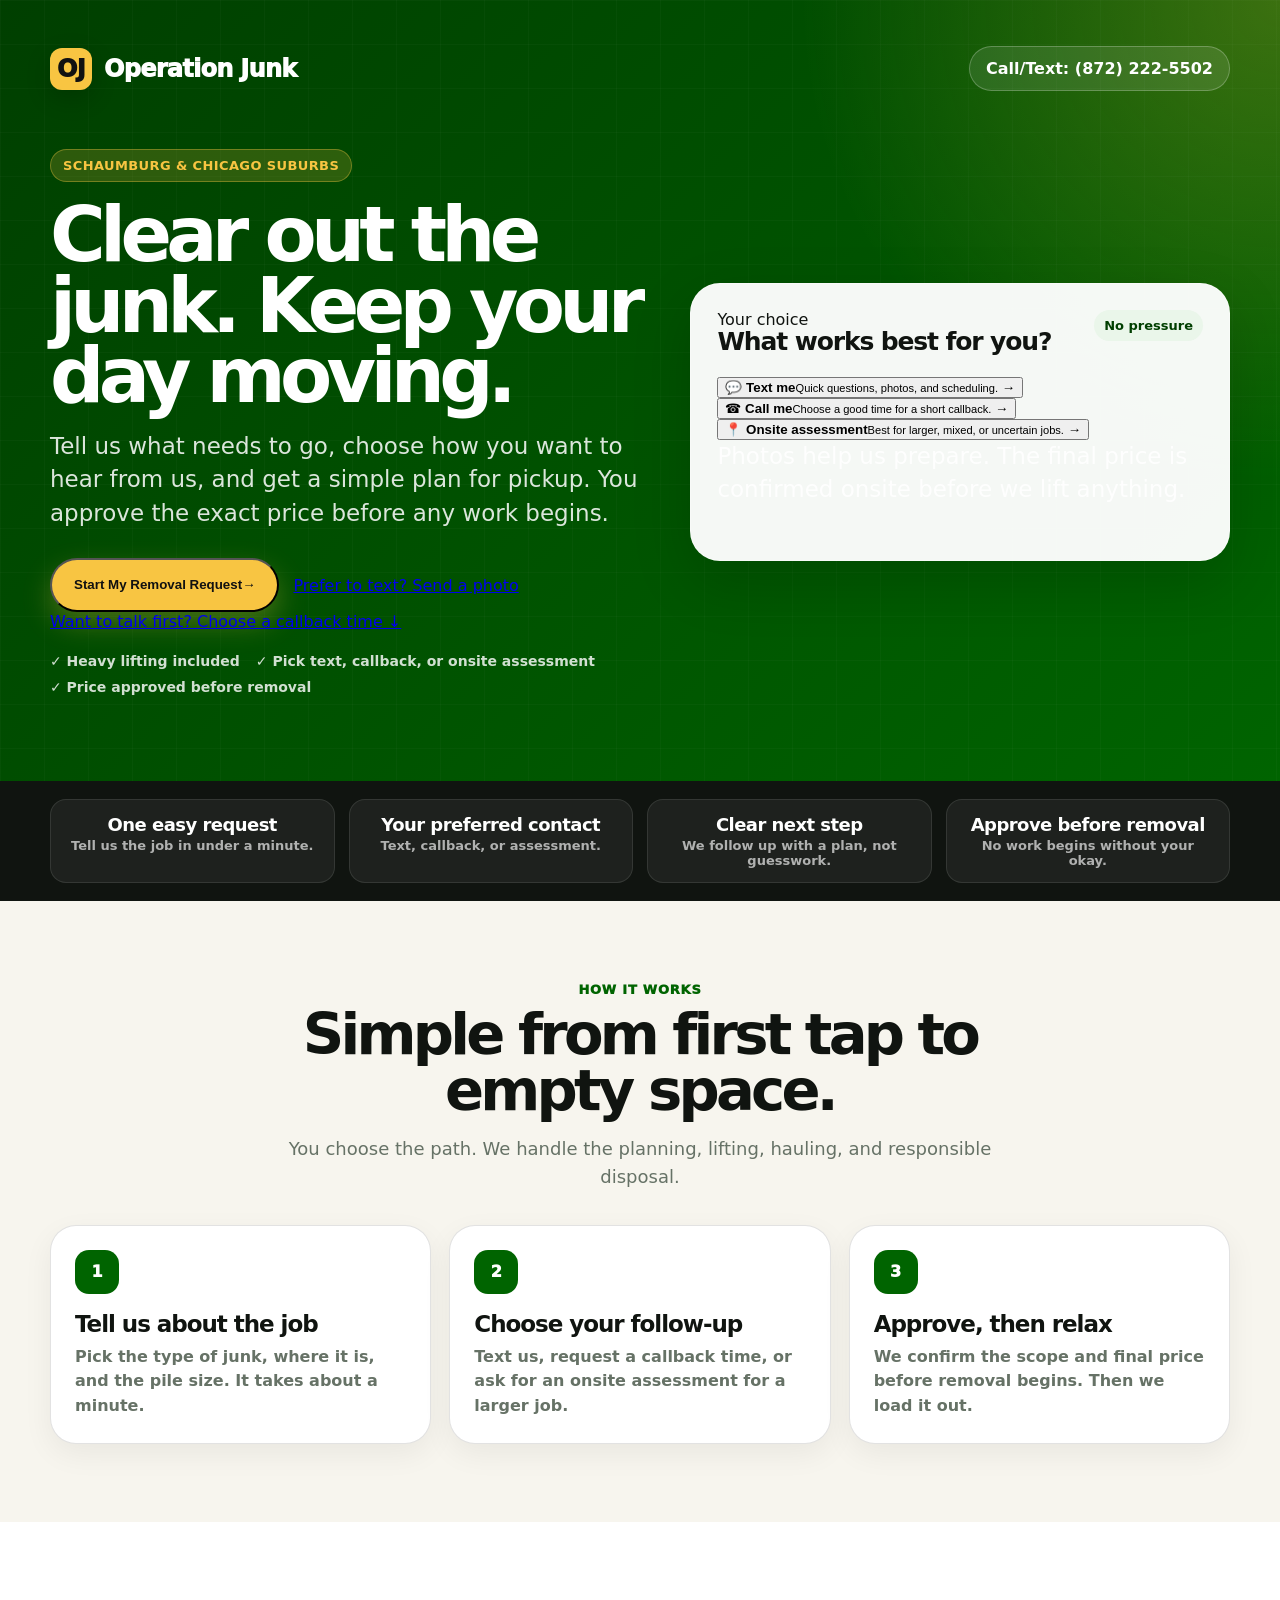
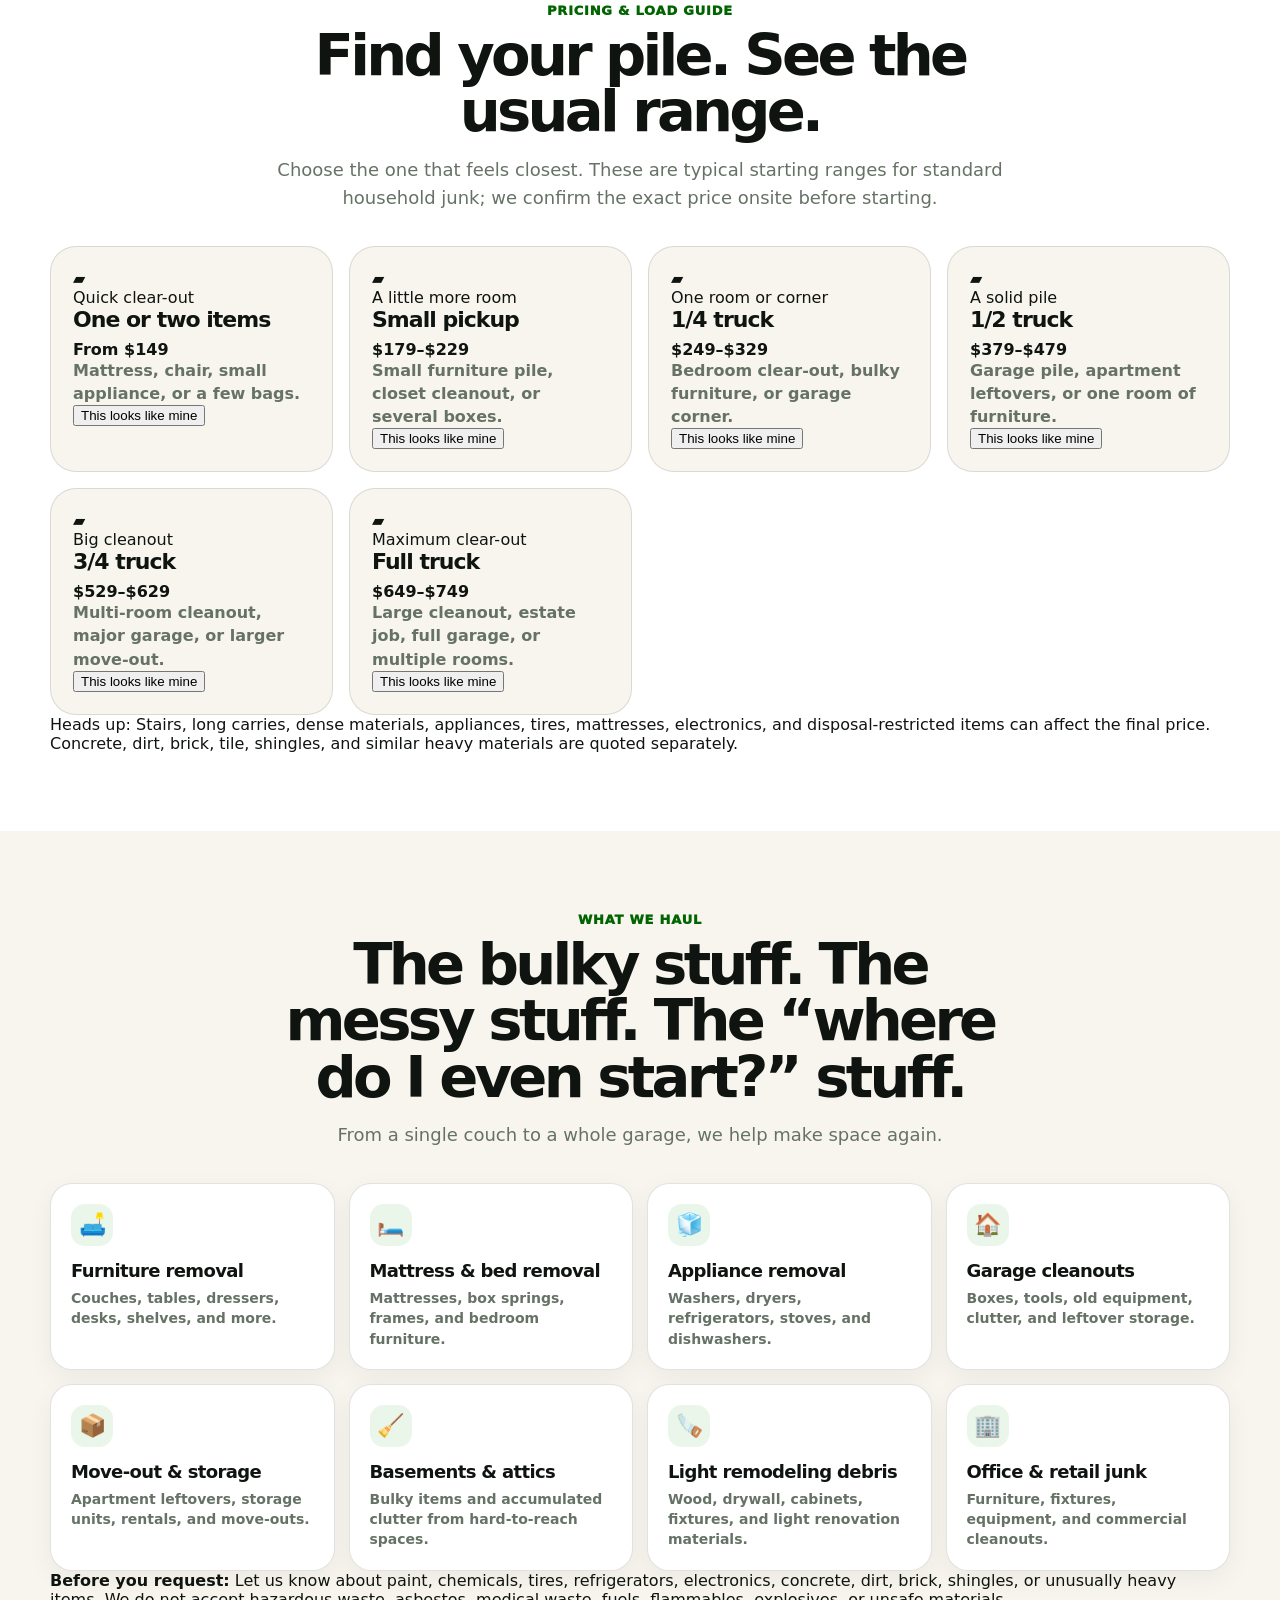
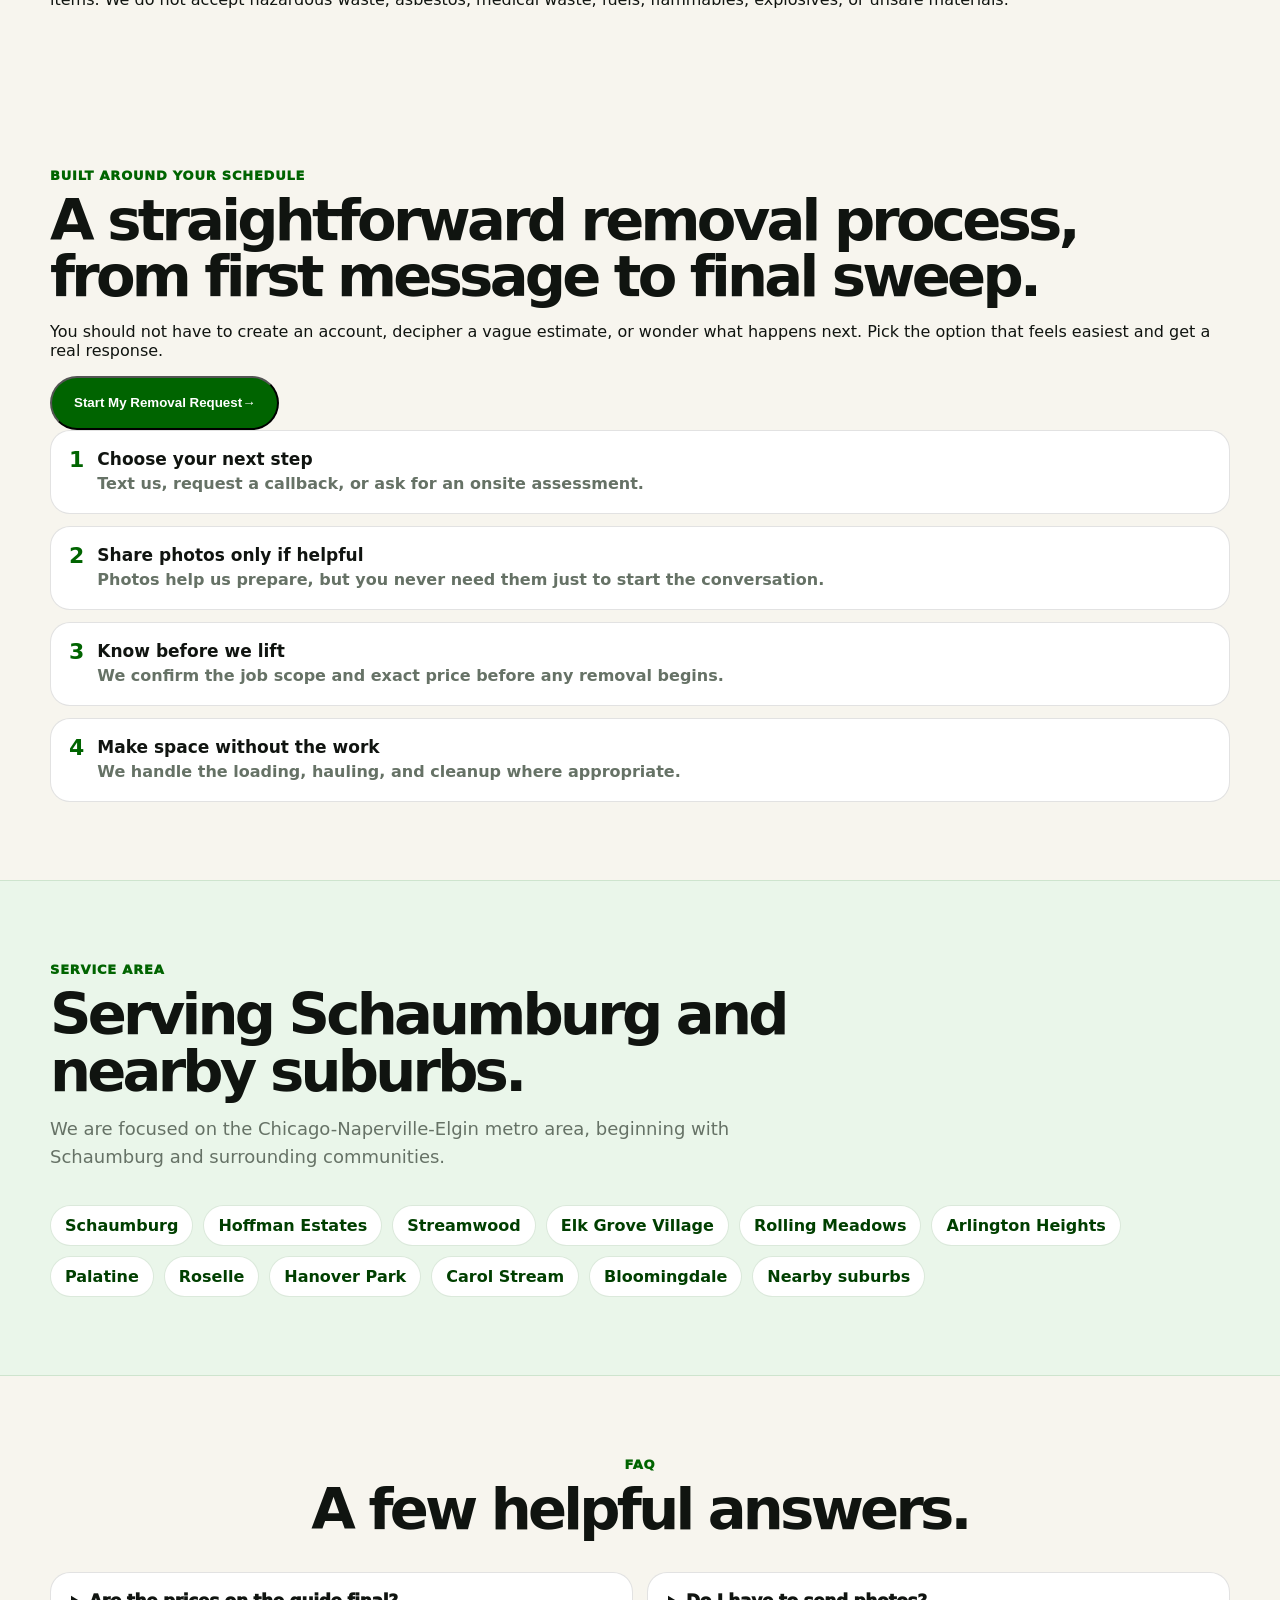
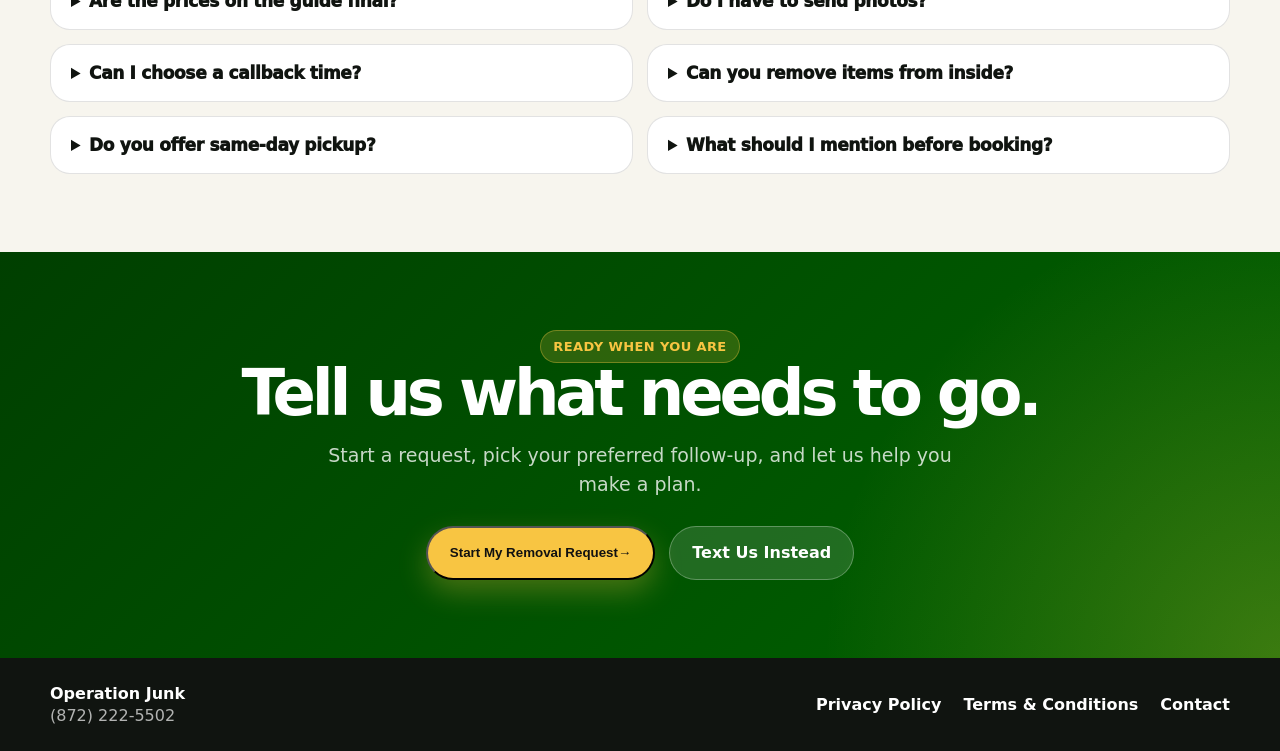
==== commit 1d1bb7b6: "Rebuild landing page around booking-first request flow" ====
--- a/index.html
+++ b/index.html
@@ -3,8 +3,8 @@
   <head>
     <meta charset="utf-8">
     <meta name="viewport" content="width=device-width, initial-scale=1">
-    <title>Operation Junk | Junk Removal in Schaumburg and Chicago Suburbs</title>
-    <meta name="description" content="Operation Junk provides local junk removal in Schaumburg and Chicago suburbs. Text photos for a fast quote or call for pickup.">
+    <title>Operation Junk | Easy Junk Removal in Schaumburg & Chicago Suburbs</title>
+    <meta name="description" content="Tell us what needs to go, choose text, a callback, or an onsite assessment, and approve the final price before removal begins.">
     <link rel="icon" href="data:image/svg+xml,%3Csvg viewBox='0 0 64 64'%3E%3Crect width='64' height='64' rx='14' fill='%23f8c542'/%3E%3Ctext x='32' y='41' text-anchor='middle' font-family='Arial,sans-serif' font-size='24' font-weight='900' fill='%23111410'%3EOJ%3C/text%3E%3C/svg%3E">
     <link rel="stylesheet" href="styles.css">
   </head>
@@ -21,371 +21,276 @@
           </div>
 
           <div class="oj-hero-inner">
-            <div>
+            <div class="oj-hero-copy">
               <div class="oj-eyebrow">Schaumburg &amp; Chicago Suburbs</div>
-              <h1 id="hero-title">Text photos. Get a quote. We haul it away.</h1>
+              <h1 id="hero-title">Clear out the junk. Keep your day moving.</h1>
               <p>
-                Local junk removal for furniture, appliances, garage junk, cleanouts, move-outs,
-                and bulky items. Fast estimates, clear pricing, and no national-company runaround.
+                Tell us what needs to go, choose how you want to hear from us, and get a simple plan for pickup.
+                You approve the exact price before any work begins.
               </p>
-
               <div class="oj-btn-row">
-                <a class="oj-btn oj-btn-primary" href="sms:+18722225502?&amp;body=Hi%20Operation%20Junk%2C%20I%27d%20like%20a%20junk%20removal%20estimate.%20I%20can%20send%20photos.">
-                  Text Us For A Free Estimate
-                </a>
-                <a class="oj-btn oj-btn-secondary" href="tel:+18722225502">Call Now</a>
+                <button class="oj-btn oj-btn-primary" type="button" data-open-request>Start My Removal Request <span aria-hidden="true">→</span></button>
+                <a class="oj-text-link" href="sms:+18722225502?&amp;body=Hi%20Operation%20Junk%2C%20I%27d%20like%20help%20with%20junk%20removal.%20I%20can%20send%20photos.">Prefer to text? Send a photo</a>
               </div>
-
+              <a class="oj-callout-link" href="#how-it-works">Want to talk first? <span>Choose a callback time ↓</span></a>
               <div class="oj-trust-line" aria-label="Service highlights">
-                <span>✓ Upfront pricing</span>
-                <span>✓ Same/next-day availability</span>
                 <span>✓ Heavy lifting included</span>
-                <span>✓ Local crew</span>
+                <span>✓ Pick text, callback, or onsite assessment</span>
+                <span>✓ Price approved before removal</span>
               </div>
             </div>
 
-            <div class="oj-hero-card" aria-label="Photo quote process">
+            <aside class="oj-hero-card" aria-label="Choose your next step">
               <div class="oj-card-top">
-                <h2>Fast photo-based estimates</h2>
-                <div class="oj-rating">Local Service</div>
+                <div>
+                  <span class="oj-card-kicker">Your choice</span>
+                  <h2>What works best for you?</h2>
+                </div>
+                <div class="oj-rating">No pressure</div>
               </div>
-
-              <div class="oj-photo-box">
-                <strong>Snap a photo of the junk. We’ll estimate the load.</strong>
-                <span>Furniture, appliances, garage piles, cleanouts, and more.</span>
-              </div>
-
-              <div class="oj-mini-steps">
-                <div class="oj-mini-step"><b>1</b> Send photos or call</div>
-                <div class="oj-mini-step"><b>2</b> Get a clear quote</div>
-                <div class="oj-mini-step"><b>3</b> We load, haul, and clean up</div>
-              </div>
-            </div>
-          </div>
-        </div>
-      </section>
-
-      <section class="oj-proof-strip" aria-label="Why customers choose Operation Junk">
+              <button type="button" class="oj-path-card" data-open-request data-preference="Text me">
+                <span class="oj-path-icon">💬</span>
+                <span><strong>Text me</strong><small>Quick questions, photos, and scheduling.</small></span>
+                <b aria-hidden="true">→</b>
+              </button>
+              <button type="button" class="oj-path-card" data-open-request data-preference="Call me">
+                <span class="oj-path-icon">☎</span>
+                <span><strong>Call me</strong><small>Choose a good time for a short callback.</small></span>
+                <b aria-hidden="true">→</b>
+              </button>
+              <button type="button" class="oj-path-card" data-open-request data-preference="Onsite assessment">
+                <span class="oj-path-icon">📍</span>
+                <span><strong>Onsite assessment</strong><small>Best for larger, mixed, or uncertain jobs.</small></span>
+                <b aria-hidden="true">→</b>
+              </button>
+              <p class="oj-card-note">Photos help us prepare. The final price is confirmed onsite before we lift anything.</p>
+            </aside>
+          </div>
+        </div>
+      </section>
+
+      <section class="oj-proof-strip" aria-label="What makes the process easy">
         <div class="oj-container">
           <div class="oj-proof-grid">
-            <div class="oj-proof-item">
-              <strong>Photo Quotes</strong>
-              <span>Simple estimate process</span>
-            </div>
-            <div class="oj-proof-item">
-              <strong>Local Crew</strong>
-              <span>Not a faceless platform</span>
-            </div>
-            <div class="oj-proof-item">
-              <strong>Fast Pickup</strong>
-              <span>Same/next-day when available</span>
-            </div>
-            <div class="oj-proof-item">
-              <strong>Clear Pricing</strong>
-              <span>Price confirmed first</span>
-            </div>
-          </div>
-        </div>
-      </section>
-
-      <section class="oj-section" aria-labelledby="how-title">
+            <div class="oj-proof-item"><strong>One easy request</strong><span>Tell us the job in under a minute.</span></div>
+            <div class="oj-proof-item"><strong>Your preferred contact</strong><span>Text, callback, or assessment.</span></div>
+            <div class="oj-proof-item"><strong>Clear next step</strong><span>We follow up with a plan, not guesswork.</span></div>
+            <div class="oj-proof-item"><strong>Approve before removal</strong><span>No work begins without your okay.</span></div>
+          </div>
+        </div>
+      </section>
+
+      <section class="oj-section" id="how-it-works" aria-labelledby="how-title">
         <div class="oj-container">
           <div class="oj-section-head oj-center">
             <span class="oj-section-kicker">How it works</span>
-            <h2 id="how-title">Junk removal without the hassle.</h2>
-            <p>
-              We built the process around speed and clarity. Send photos, get a quote, and let the crew handle the loading.
-            </p>
-          </div>
-
+            <h2 id="how-title">Simple from first tap to empty space.</h2>
+            <p>You choose the path. We handle the planning, lifting, hauling, and responsible disposal.</p>
+          </div>
           <div class="oj-card-grid">
-            <div class="oj-card">
+            <article class="oj-card">
               <div class="oj-step-number">1</div>
-              <h3>Send Photos</h3>
-              <p>Text or upload photos of what you need removed. Include stairs, basement, garage, or curbside details.</p>
-            </div>
-            <div class="oj-card">
+              <h3>Tell us about the job</h3>
+              <p>Pick the type of junk, where it is, and the pile size. It takes about a minute.</p>
+            </article>
+            <article class="oj-card">
               <div class="oj-step-number">2</div>
-              <h3>Get a Clear Quote</h3>
-              <p>We review the load size, access, item type, and disposal needs before confirming the estimate.</p>
-            </div>
-            <div class="oj-card">
+              <h3>Choose your follow-up</h3>
+              <p>Text us, request a callback time, or ask for an onsite assessment for a larger job.</p>
+            </article>
+            <article class="oj-card">
               <div class="oj-step-number">3</div>
-              <h3>We Haul It Away</h3>
-              <p>Our crew loads the junk, sweeps the area when appropriate, and disposes of items responsibly.</p>
-            </div>
+              <h3>Approve, then relax</h3>
+              <p>We confirm the scope and final price before removal begins. Then we load it out.</p>
+            </article>
           </div>
         </div>
       </section>
 
       <section class="oj-section oj-load-section" aria-labelledby="load-title">
         <div class="oj-container">
-          <div class="oj-section-head">
-            <span class="oj-section-kicker">Load size guide</span>
-            <h2 id="load-title">Not sure how much junk you have?</h2>
-            <p>
-              Send photos and we’ll help estimate your load size. Final pricing depends on volume, weight, labor, access, and special disposal fees.
-            </p>
-          </div>
-
+          <div class="oj-section-head oj-center">
+            <span class="oj-section-kicker">Pricing &amp; load guide</span>
+            <h2 id="load-title">Find your pile. See the usual range.</h2>
+            <p>Choose the one that feels closest. These are typical starting ranges for standard household junk; we confirm the exact price onsite before starting.</p>
+          </div>
           <div class="oj-load-grid">
-            <div class="oj-load-card">
-              <div class="oj-load-visual"><div class="oj-load-fill oj-load-fill-25"></div></div>
-              <h3>Small Pickup</h3>
-              <p>Single item, mattress, chair, small pile, or a few bags.</p>
-            </div>
-            <div class="oj-load-card">
-              <div class="oj-load-visual"><div class="oj-load-fill oj-load-fill-45"></div></div>
-              <h3>1/4 Load</h3>
-              <p>Small furniture pile, closet cleanout, or several bulky items.</p>
-            </div>
-            <div class="oj-load-card">
-              <div class="oj-load-visual"><div class="oj-load-fill oj-load-fill-70"></div></div>
-              <h3>1/2 Load</h3>
-              <p>Garage pile, apartment cleanout, or multiple rooms of junk.</p>
-            </div>
-            <div class="oj-load-card">
-              <div class="oj-load-visual"><div class="oj-load-fill oj-load-fill-100"></div></div>
-              <h3>Full Load</h3>
-              <p>Large cleanout, move-out, estate job, or renovation debris.</p>
-            </div>
-          </div>
-
-          <div class="oj-btn-row oj-btn-row-load">
-            <a class="oj-btn oj-btn-dark" href="sms:+18722225502?&amp;body=Hi%20Operation%20Junk%2C%20can%20you%20estimate%20my%20load%20size%20from%20photos%3F">
-              Estimate My Load Size
-            </a>
-          </div>
+            <article class="oj-load-card" data-load-choice="One or two items">
+              <div class="oj-load-art"><span class="oj-load-truck">▰</span><span class="oj-load-fill oj-fill-18"></span></div>
+              <span class="oj-load-label">Quick clear-out</span><h3>One or two items</h3><strong class="oj-price">From $149</strong><p>Mattress, chair, small appliance, or a few bags.</p>
+              <button type="button" class="oj-load-select" data-open-request data-size="One or two items">This looks like mine</button>
+            </article>
+            <article class="oj-load-card" data-load-choice="Small pickup">
+              <div class="oj-load-art"><span class="oj-load-truck">▰</span><span class="oj-load-fill oj-fill-32"></span></div>
+              <span class="oj-load-label">A little more room</span><h3>Small pickup</h3><strong class="oj-price">$179–$229</strong><p>Small furniture pile, closet cleanout, or several boxes.</p>
+              <button type="button" class="oj-load-select" data-open-request data-size="Small pickup">This looks like mine</button>
+            </article>
+            <article class="oj-load-card" data-load-choice="Quarter truck">
+              <div class="oj-load-art"><span class="oj-load-truck">▰</span><span class="oj-load-fill oj-fill-48"></span></div>
+              <span class="oj-load-label">One room or corner</span><h3>1/4 truck</h3><strong class="oj-price">$249–$329</strong><p>Bedroom clear-out, bulky furniture, or garage corner.</p>
+              <button type="button" class="oj-load-select" data-open-request data-size="1/4 truck">This looks like mine</button>
+            </article>
+            <article class="oj-load-card" data-load-choice="Half truck">
+              <div class="oj-load-art"><span class="oj-load-truck">▰</span><span class="oj-load-fill oj-fill-65"></span></div>
+              <span class="oj-load-label">A solid pile</span><h3>1/2 truck</h3><strong class="oj-price">$379–$479</strong><p>Garage pile, apartment leftovers, or one room of furniture.</p>
+              <button type="button" class="oj-load-select" data-open-request data-size="1/2 truck">This looks like mine</button>
+            </article>
+            <article class="oj-load-card" data-load-choice="Three-quarter truck">
+              <div class="oj-load-art"><span class="oj-load-truck">▰</span><span class="oj-load-fill oj-fill-82"></span></div>
+              <span class="oj-load-label">Big cleanout</span><h3>3/4 truck</h3><strong class="oj-price">$529–$629</strong><p>Multi-room cleanout, major garage, or larger move-out.</p>
+              <button type="button" class="oj-load-select" data-open-request data-size="3/4 truck">This looks like mine</button>
+            </article>
+            <article class="oj-load-card" data-load-choice="Full truck">
+              <div class="oj-load-art"><span class="oj-load-truck">▰</span><span class="oj-load-fill oj-fill-100"></span></div>
+              <span class="oj-load-label">Maximum clear-out</span><h3>Full truck</h3><strong class="oj-price">$649–$749</strong><p>Large cleanout, estate job, full garage, or multiple rooms.</p>
+              <button type="button" class="oj-load-select" data-open-request data-size="Full truck">This looks like mine</button>
+            </article>
+          </div>
+          <div class="oj-pricing-note"><span>Heads up:</span> Stairs, long carries, dense materials, appliances, tires, mattresses, electronics, and disposal-restricted items can affect the final price. Concrete, dirt, brick, tile, shingles, and similar heavy materials are quoted separately.</div>
         </div>
       </section>
 
       <section class="oj-section" aria-labelledby="services-title">
         <div class="oj-container">
-          <div class="oj-section-head oj-center">
-            <span class="oj-section-kicker">What we haul</span>
-            <h2 id="services-title">Popular junk removal services.</h2>
-            <p>
-              From one bulky item to a full cleanout, Operation Junk helps clear the space fast.
-            </p>
-          </div>
-
+          <div class="oj-section-head oj-center"><span class="oj-section-kicker">What we haul</span><h2 id="services-title">The bulky stuff. The messy stuff. The “where do I even start?” stuff.</h2><p>From a single couch to a whole garage, we help make space again.</p></div>
           <div class="oj-services-grid">
-            <article class="oj-service">
-              <div class="oj-service-icon" aria-hidden="true">🛋️</div>
-              <h3>Furniture Removal</h3>
-              <p>Couches, tables, dressers, chairs, desks, shelves, and more.</p>
-            </article>
-            <article class="oj-service">
-              <div class="oj-service-icon" aria-hidden="true">🧊</div>
-              <h3>Appliance Removal</h3>
-              <p>Washers, dryers, refrigerators, freezers, stoves, and dishwashers.</p>
-            </article>
-            <article class="oj-service">
-              <div class="oj-service-icon" aria-hidden="true">🛏️</div>
-              <h3>Mattress Removal</h3>
-              <p>Mattresses, box springs, bed frames, and bedroom furniture.</p>
-            </article>
-            <article class="oj-service">
-              <div class="oj-service-icon" aria-hidden="true">🏠</div>
-              <h3>Garage Cleanouts</h3>
-              <p>Old tools, boxes, sports gear, shelving, clutter, and debris.</p>
-            </article>
-            <article class="oj-service">
-              <div class="oj-service-icon" aria-hidden="true">📦</div>
-              <h3>Move-Out Junk</h3>
-              <p>Leftover items from apartments, homes, storage units, or rentals.</p>
-            </article>
-            <article class="oj-service">
-              <div class="oj-service-icon" aria-hidden="true">🧹</div>
-              <h3>Basement Cleanouts</h3>
-              <p>Old furniture, boxes, clutter, bagged items, and bulky junk.</p>
-            </article>
-            <article class="oj-service">
-              <div class="oj-service-icon" aria-hidden="true">🧱</div>
-              <h3>Construction Debris</h3>
-              <p>Light remodeling debris, wood, fixtures, drywall, and materials.</p>
-            </article>
-            <article class="oj-service">
-              <div class="oj-service-icon" aria-hidden="true">🏢</div>
-              <h3>Commercial Junk</h3>
-              <p>Office furniture, retail cleanouts, equipment, and business clutter.</p>
-            </article>
-          </div>
-        </div>
-      </section>
-
-      <section class="oj-section" id="oj-quote" aria-labelledby="quote-title">
-        <div class="oj-container">
-          <div class="oj-quote-band">
-            <div>
-              <span class="oj-eyebrow">Fast estimate</span>
-              <h2 id="quote-title">Upload photos or text them directly.</h2>
-              <p>
-                The fastest way to get a realistic quote is to show us the junk, where it is located,
-                and how easy it is to access. Photos help avoid vague pricing and surprise charges.
-              </p>
-              <div class="oj-btn-row">
-                <a class="oj-btn oj-btn-primary" href="sms:+18722225502?&amp;body=Hi%20Operation%20Junk%2C%20I%27d%20like%20to%20send%20photos%20for%20a%20junk%20removal%20quote.">
-                  Text Photos Now
-                </a>
-                <a class="oj-btn oj-btn-secondary" href="tel:+18722225502">Call Instead</a>
-              </div>
-            </div>
-
-            <div class="oj-form-card">
-              <h3>Request a Quote</h3>
-              <p>Use this placeholder for a future form embed, or keep the fast text/call flow live.</p>
-              <div class="oj-form-placeholder">
-                Name · Phone · ZIP · What needs removal · Photo upload
-              </div>
-              <div class="oj-form-actions">
-                <a class="oj-btn oj-btn-dark" href="sms:+18722225502?&amp;body=Hi%20Operation%20Junk%2C%20I%27d%20like%20a%20junk%20removal%20quote.">Request by Text</a>
-              </div>
-            </div>
-          </div>
-        </div>
-      </section>
-
-      <section class="oj-section" aria-labelledby="advantage-title">
-        <div class="oj-container">
-          <div class="oj-advantage-grid">
-            <div class="oj-dark-card">
-              <h2 id="advantage-title">Better than the national-company runaround.</h2>
-              <p>
-                Big platforms can feel convenient, but customers often want something simpler:
-                a responsive local crew, clear communication, and a real person accountable for the job.
-              </p>
-              <p>Operation Junk is built to be fast, local, and direct.</p>
-            </div>
-
-            <div class="oj-check-list">
-              <div class="oj-check">
-                <b>✓</b>
-                <div>
-                  <strong>Direct local communication</strong>
-                  <span>Call or text the same number. No complicated app account required.</span>
-                </div>
-              </div>
-              <div class="oj-check">
-                <b>✓</b>
-                <div>
-                  <strong>Photo-first estimates</strong>
-                  <span>Send pictures so we can quickly understand the job before arrival.</span>
-                </div>
-              </div>
-              <div class="oj-check">
-                <b>✓</b>
-                <div>
-                  <strong>Price confirmed before lifting</strong>
-                  <span>We confirm the scope and price before loading begins.</span>
-                </div>
-              </div>
-              <div class="oj-check">
-                <b>✓</b>
-                <div>
-                  <strong>Built for Chicago suburbs</strong>
-                  <span>Focused service around Schaumburg and nearby communities.</span>
-                </div>
-              </div>
-            </div>
+            <article class="oj-service"><div class="oj-service-icon">🛋️</div><h3>Furniture removal</h3><p>Couches, tables, dressers, desks, shelves, and more.</p></article>
+            <article class="oj-service"><div class="oj-service-icon">🛏️</div><h3>Mattress &amp; bed removal</h3><p>Mattresses, box springs, frames, and bedroom furniture.</p></article>
+            <article class="oj-service"><div class="oj-service-icon">🧊</div><h3>Appliance removal</h3><p>Washers, dryers, refrigerators, stoves, and dishwashers.</p></article>
+            <article class="oj-service"><div class="oj-service-icon">🏠</div><h3>Garage cleanouts</h3><p>Boxes, tools, old equipment, clutter, and leftover storage.</p></article>
+            <article class="oj-service"><div class="oj-service-icon">📦</div><h3>Move-out &amp; storage</h3><p>Apartment leftovers, storage units, rentals, and move-outs.</p></article>
+            <article class="oj-service"><div class="oj-service-icon">🧹</div><h3>Basements &amp; attics</h3><p>Bulky items and accumulated clutter from hard-to-reach spaces.</p></article>
+            <article class="oj-service"><div class="oj-service-icon">🪚</div><h3>Light remodeling debris</h3><p>Wood, drywall, cabinets, fixtures, and light renovation materials.</p></article>
+            <article class="oj-service"><div class="oj-service-icon">🏢</div><h3>Office &amp; retail junk</h3><p>Furniture, fixtures, equipment, and commercial cleanouts.</p></article>
+          </div>
+          <div class="oj-special-items"><strong>Before you request:</strong> Let us know about paint, chemicals, tires, refrigerators, electronics, concrete, dirt, brick, shingles, or unusually heavy items. We do not accept hazardous waste, asbestos, medical waste, fuels, flammables, explosives, or unsafe materials.</div>
+        </div>
+      </section>
+
+      <section class="oj-section oj-process-section" aria-labelledby="process-title">
+        <div class="oj-container oj-process-layout">
+          <div>
+            <span class="oj-section-kicker">Built around your schedule</span>
+            <h2 id="process-title">A straightforward removal process, from first message to final sweep.</h2>
+            <p class="oj-process-lead">You should not have to create an account, decipher a vague estimate, or wonder what happens next. Pick the option that feels easiest and get a real response.</p>
+            <button class="oj-btn oj-btn-dark" type="button" data-open-request>Start My Removal Request <span aria-hidden="true">→</span></button>
+          </div>
+          <div class="oj-check-list">
+            <div class="oj-check"><b>1</b><div><strong>Choose your next step</strong><span>Text us, request a callback, or ask for an onsite assessment.</span></div></div>
+            <div class="oj-check"><b>2</b><div><strong>Share photos only if helpful</strong><span>Photos help us prepare, but you never need them just to start the conversation.</span></div></div>
+            <div class="oj-check"><b>3</b><div><strong>Know before we lift</strong><span>We confirm the job scope and exact price before any removal begins.</span></div></div>
+            <div class="oj-check"><b>4</b><div><strong>Make space without the work</strong><span>We handle the loading, hauling, and cleanup where appropriate.</span></div></div>
           </div>
         </div>
       </section>
 
       <section class="oj-section oj-service-area" aria-labelledby="area-title">
         <div class="oj-container">
-          <div class="oj-section-head">
-            <span class="oj-section-kicker">Service area</span>
-            <h2 id="area-title">Serving Schaumburg and nearby suburbs.</h2>
-            <p>
-              We serve the Chicago-Naperville-Elgin metro area, starting with Schaumburg and surrounding communities.
-            </p>
-
-            <div class="oj-city-pills" aria-label="Service cities">
-              <span>Schaumburg</span>
-              <span>Hoffman Estates</span>
-              <span>Streamwood</span>
-              <span>Elk Grove Village</span>
-              <span>Rolling Meadows</span>
-              <span>Arlington Heights</span>
-              <span>Palatine</span>
-              <span>Roselle</span>
-              <span>Hanover Park</span>
-              <span>Carol Stream</span>
-              <span>Bloomingdale</span>
-              <span>Nearby Suburbs</span>
-            </div>
-          </div>
+          <div class="oj-section-head"><span class="oj-section-kicker">Service area</span><h2 id="area-title">Serving Schaumburg and nearby suburbs.</h2><p>We are focused on the Chicago-Naperville-Elgin metro area, beginning with Schaumburg and surrounding communities.</p></div>
+          <div class="oj-city-pills" aria-label="Service cities"><span>Schaumburg</span><span>Hoffman Estates</span><span>Streamwood</span><span>Elk Grove Village</span><span>Rolling Meadows</span><span>Arlington Heights</span><span>Palatine</span><span>Roselle</span><span>Hanover Park</span><span>Carol Stream</span><span>Bloomingdale</span><span>Nearby suburbs</span></div>
         </div>
       </section>
 
       <section class="oj-section" aria-labelledby="faq-title">
         <div class="oj-container">
-          <div class="oj-section-head oj-center">
-            <span class="oj-section-kicker">FAQ</span>
-            <h2 id="faq-title">Common questions.</h2>
-          </div>
-
+          <div class="oj-section-head oj-center"><span class="oj-section-kicker">FAQ</span><h2 id="faq-title">A few helpful answers.</h2></div>
           <div class="oj-faq-grid">
-            <details class="oj-faq">
-              <summary>How much does junk removal cost?</summary>
-              <p>Pricing depends on volume, weight, labor, stairs/access, and disposal requirements. Text photos for the fastest estimate.</p>
-            </details>
-            <details class="oj-faq">
-              <summary>Can I text photos for a quote?</summary>
-              <p>Yes. Text photos to (872) 222-5502 and include your city, item details, and where the junk is located.</p>
-            </details>
-            <details class="oj-faq">
-              <summary>Do you offer same-day pickup?</summary>
-              <p>Same-day and next-day pickup may be available depending on schedule, location, and job size.</p>
-            </details>
-            <details class="oj-faq">
-              <summary>Do I need to move items outside?</summary>
-              <p>No. We can remove items from inside, garage, basement, upstairs, curbside, or storage units. Access details may affect pricing.</p>
-            </details>
-            <details class="oj-faq">
-              <summary>What items may cost extra?</summary>
-              <p>Mattresses, tires, refrigerators, electronics, heavy materials, paint, chemicals, and special-disposal items may require extra fees or may be refused.</p>
-            </details>
-            <details class="oj-faq">
-              <summary>What items do you not take?</summary>
-              <p>We do not take hazardous waste, active chemicals, asbestos, medical waste, flammables, explosives, or unsafe materials.</p>
-            </details>
+            <details class="oj-faq"><summary>Are the prices on the guide final?</summary><p>No. They are typical starting ranges for standard household junk. Final price depends on volume, weight, access, labor, and disposal needs—and is confirmed onsite before work begins.</p></details>
+            <details class="oj-faq"><summary>Do I have to send photos?</summary><p>No. Photos are optional. They can help us understand the job and prepare, but you can start with a quick request, text, or callback instead.</p></details>
+            <details class="oj-faq"><summary>Can I choose a callback time?</summary><p>Yes. Choose a time window in the removal request. We will use it as your preferred callback time and follow up to confirm.</p></details>
+            <details class="oj-faq"><summary>Can you remove items from inside?</summary><p>Yes. We can remove items from homes, garages, basements, upstairs rooms, apartments, storage units, and curbside areas. Access details may affect price.</p></details>
+            <details class="oj-faq"><summary>Do you offer same-day pickup?</summary><p>Same-day and next-day service may be available depending on schedule, location, and job size. Request a pickup and we will tell you the soonest realistic option.</p></details>
+            <details class="oj-faq"><summary>What should I mention before booking?</summary><p>Please mention special items, stairs, elevators, long carries, tight access, dense debris, refrigerators, tires, mattresses, electronics, paint, or chemicals.</p></details>
           </div>
         </div>
       </section>
 
       <section class="oj-final" aria-labelledby="final-title">
         <div class="oj-container">
-          <h2 id="final-title">Ready to clear it out?</h2>
-          <p>Send photos, get a fast estimate, and let Operation Junk handle the heavy lifting.</p>
-          <div class="oj-btn-row">
-            <a class="oj-btn oj-btn-primary" href="sms:+18722225502?&amp;body=Hi%20Operation%20Junk%2C%20I%27d%20like%20a%20free%20estimate.">
-              Text Photos for Free Estimate
-            </a>
-            <a class="oj-btn oj-btn-secondary" href="tel:+18722225502">Call Now</a>
-          </div>
+          <span class="oj-eyebrow">Ready when you are</span>
+          <h2 id="final-title">Tell us what needs to go.</h2>
+          <p>Start a request, pick your preferred follow-up, and let us help you make a plan.</p>
+          <div class="oj-btn-row oj-btn-row-center"><button class="oj-btn oj-btn-primary" type="button" data-open-request>Start My Removal Request <span aria-hidden="true">→</span></button><a class="oj-btn oj-btn-secondary" href="sms:+18722225502?&amp;body=Hi%20Operation%20Junk%2C%20I%27d%20like%20help%20with%20junk%20removal.">Text Us Instead</a></div>
         </div>
       </section>
     </main>
 
-    <footer class="oj-footer">
-      <div class="oj-container oj-footer-inner">
-        <div>
-          <strong>Operation Junk</strong>
-          <span>(872) 222-5502</span>
-        </div>
-        <nav aria-label="Footer links">
-          <a href="/privacy-policy/">Privacy Policy</a>
-          <a href="/terms-and-conditions/">Terms &amp; Conditions</a>
-          <a href="/contact/">Contact</a>
-        </nav>
+    <footer class="oj-footer"><div class="oj-container oj-footer-inner"><div><strong>Operation Junk</strong><span>(872) 222-5502</span></div><nav aria-label="Footer links"><a href="/privacy-policy/">Privacy Policy</a><a href="/terms-and-conditions/">Terms &amp; Conditions</a><a href="/contact/">Contact</a></nav></div></footer>
+
+    <div class="oj-sticky-mobile" aria-label="Mobile contact options"><button type="button" class="oj-sticky-request" data-open-request>Start request</button><a class="oj-sticky-text" href="sms:+18722225502?&amp;body=Hi%20Operation%20Junk%2C%20I%27d%20like%20help%20with%20junk%20removal.">Text us</a></div>
+
+    <dialog class="oj-modal" id="request-modal" aria-labelledby="request-title">
+      <div class="oj-modal-shell">
+        <button class="oj-modal-close" type="button" data-close-request aria-label="Close request form">×</button>
+        <div class="oj-modal-progress" aria-hidden="true"><span id="oj-progress-bar"></span></div>
+        <form id="oj-request-form" novalidate>
+          <section class="oj-form-step is-active" data-step="1">
+            <span class="oj-form-kicker">Step 1 of 5</span><h2 id="request-title">What are you clearing out?</h2><p>Choose the closest match. You can add details later.</p>
+            <div class="oj-choice-grid oj-choice-grid-2">
+              <label class="oj-choice"><input type="radio" name="jobType" value="Furniture or appliances"><span>🛋️<strong>Furniture or appliances</strong><small>Couches, mattresses, washers, and more.</small></span></label>
+              <label class="oj-choice"><input type="radio" name="jobType" value="Garage, basement, or attic"><span>🏠<strong>Garage, basement, or attic</strong><small>Clutter, storage, and bulky items.</small></span></label>
+              <label class="oj-choice"><input type="radio" name="jobType" value="Apartment or move-out"><span>📦<strong>Apartment or move-out</strong><small>Leftovers, storage, or rental turnover.</small></span></label>
+              <label class="oj-choice"><input type="radio" name="jobType" value="Yard or outdoor items"><span>🌿<strong>Yard or outdoor items</strong><small>Outdoor furniture, bagged debris, and more.</small></span></label>
+              <label class="oj-choice"><input type="radio" name="jobType" value="Light remodeling debris"><span>🪚<strong>Light remodeling debris</strong><small>Wood, fixtures, cabinets, drywall.</small></span></label>
+              <label class="oj-choice"><input type="radio" name="jobType" value="Something else"><span>✨<strong>Something else</strong><small>Not sure? That is completely fine.</small></span></label>
+            </div>
+            <div class="oj-form-nav"><span></span><button class="oj-btn oj-btn-dark" type="button" data-next>Continue →</button></div>
+          </section>
+
+          <section class="oj-form-step" data-step="2">
+            <span class="oj-form-kicker">Step 2 of 5</span><h2>Where is it located?</h2><p>This helps us plan the right crew, route, and amount of labor.</p>
+            <div class="oj-choice-grid oj-choice-grid-3">
+              <label class="oj-choice compact"><input type="radio" name="access" value="Curbside or driveway"><span>🚗<strong>Curbside / driveway</strong></span></label>
+              <label class="oj-choice compact"><input type="radio" name="access" value="Garage"><span>🏠<strong>Garage</strong></span></label>
+              <label class="oj-choice compact"><input type="radio" name="access" value="Main floor"><span>🚪<strong>Main floor</strong></span></label>
+              <label class="oj-choice compact"><input type="radio" name="access" value="Basement"><span>⬇️<strong>Basement</strong></span></label>
+              <label class="oj-choice compact"><input type="radio" name="access" value="Upstairs"><span>⬆️<strong>Upstairs</strong></span></label>
+              <label class="oj-choice compact"><input type="radio" name="access" value="Apartment, condo, or storage"><span>🏢<strong>Apartment / storage</strong></span></label>
+            </div>
+            <div class="oj-inline-checks"><label><input type="checkbox" name="stairs" value="Yes"> Stairs involved</label><label><input type="checkbox" name="elevator" value="Yes"> Elevator available</label><label><input type="checkbox" name="longCarry" value="Yes"> Long carry from parking</label></div>
+            <div class="oj-form-nav"><button class="oj-back" type="button" data-back>← Back</button><button class="oj-btn oj-btn-dark" type="button" data-next>Continue →</button></div>
+          </section>
+
+          <section class="oj-form-step" data-step="3">
+            <span class="oj-form-kicker">Step 3 of 5</span><h2>How big is the pile?</h2><p>Take your best guess. “Not sure” is a valid answer.</p>
+            <div class="oj-size-choices">
+              <label><input type="radio" name="size" value="One or two items"><span><b>1–2</b><strong>One or two items</strong><small>From $149</small></span></label>
+              <label><input type="radio" name="size" value="Small pickup"><span><b>Small</b><strong>Small pickup</strong><small>$179–$229</small></span></label>
+              <label><input type="radio" name="size" value="Quarter truck"><span><b>¼</b><strong>Quarter truck</strong><small>$249–$329</small></span></label>
+              <label><input type="radio" name="size" value="Half truck"><span><b>½</b><strong>Half truck</strong><small>$379–$479</small></span></label>
+              <label><input type="radio" name="size" value="Large cleanout"><span><b>Big</b><strong>Large cleanout</strong><small>$529+</small></span></label>
+              <label><input type="radio" name="size" value="Not sure"><span><b>?</b><strong>I am not sure</strong><small>We will help figure it out.</small></span></label>
+            </div>
+            <div class="oj-form-nav"><button class="oj-back" type="button" data-back>← Back</button><button class="oj-btn oj-btn-dark" type="button" data-next>Continue →</button></div>
+          </section>
+
+          <section class="oj-form-step" data-step="4">
+            <span class="oj-form-kicker">Step 4 of 5</span><h2>How should we follow up?</h2><p>Pick the option that makes this easiest for you.</p>
+            <div class="oj-preference-list">
+              <label><input type="radio" name="preference" value="Text me"><span><b>💬</b><strong>Text me</strong><small>Best for a quick conversation, photos, and scheduling.</small></span></label>
+              <label><input type="radio" name="preference" value="Call me"><span><b>☎</b><strong>Call me</strong><small>Pick a preferred callback time on the next step.</small></span></label>
+              <label><input type="radio" name="preference" value="Onsite assessment"><span><b>📍</b><strong>Onsite assessment</strong><small>Best for larger, mixed, or hard-to-estimate jobs.</small></span></label>
+            </div>
+            <div class="oj-form-nav"><button class="oj-back" type="button" data-back>← Back</button><button class="oj-btn oj-btn-dark" type="button" data-next>Continue →</button></div>
+          </section>
+
+          <section class="oj-form-step" data-step="5">
+            <span class="oj-form-kicker">Step 5 of 5</span><h2>Where should we reach you?</h2><p>We will use your preferred method. Add photos in the text thread whenever they are convenient.</p>
+            <div class="oj-field-grid"><label>First name<input name="name" autocomplete="given-name" required placeholder="Your first name"></label><label>Mobile number<input name="phone" type="tel" autocomplete="tel" required placeholder="(555) 555-5555"></label><label>ZIP code<input name="zip" inputmode="numeric" autocomplete="postal-code" required placeholder="e.g., 60173"></label><label>Preferred callback time<select name="callbackTime"><option value="Anytime today">Anytime today</option><option value="Morning (8–11 AM)">Morning (8–11 AM)</option><option value="Midday (11 AM–2 PM)">Midday (11 AM–2 PM)</option><option value="Afternoon (2–5 PM)">Afternoon (2–5 PM)</option><option value="Evening (5–7 PM)">Evening (5–7 PM)</option></select></label></div>
+            <label class="oj-notes">Anything we should know? <textarea name="notes" rows="3" placeholder="Examples: third-floor walkup, sectional couch, fridge, parking instructions, special items..."></textarea></label>
+            <p class="oj-photo-tip">📸 <strong>Have photos?</strong> Great—after sending your request, simply attach them in the text thread. They help us prepare but are never required to start.</p>
+            <p class="oj-consent">By sending this request, you agree to receive calls and texts from Operation Junk about your inquiry. Message frequency varies. Message and data rates may apply. Reply STOP to opt out. Consent is not a condition of purchase. See our <a href="/privacy-policy/">Privacy Policy</a> and <a href="/terms-and-conditions/">Terms &amp; Conditions</a>.</p>
+            <div class="oj-form-nav"><button class="oj-back" type="button" data-back>← Back</button><button class="oj-btn oj-btn-primary" type="submit">Prepare my request →</button></div>
+          </section>
+
+          <section class="oj-form-step oj-success" data-step="6" aria-live="polite">
+            <div class="oj-success-mark">✓</div><span class="oj-form-kicker">Your request is ready</span><h2>One last tap to send it.</h2><p>We have prepared your job details in a text message. Send it to Operation Junk, then attach photos if you have them.</p>
+            <a id="oj-send-request" class="oj-btn oj-btn-primary" href="sms:+18722225502">Send my request by text →</a>
+            <button class="oj-text-button" type="button" data-close-request>Return to the site</button>
+          </section>
+        </form>
       </div>
-    </footer>
-
-    <div class="oj-sticky-mobile" aria-label="Mobile contact options">
-      <a class="oj-sticky-call" href="tel:+18722225502">Call Now</a>
-      <a class="oj-sticky-text" href="sms:+18722225502?&amp;body=Hi%20Operation%20Junk%2C%20I%27d%20like%20a%20free%20estimate.">Text Photos</a>
-    </div>
+    </dialog>
+    <script src="script.js"></script>
   </body>
-</html>
+</html>
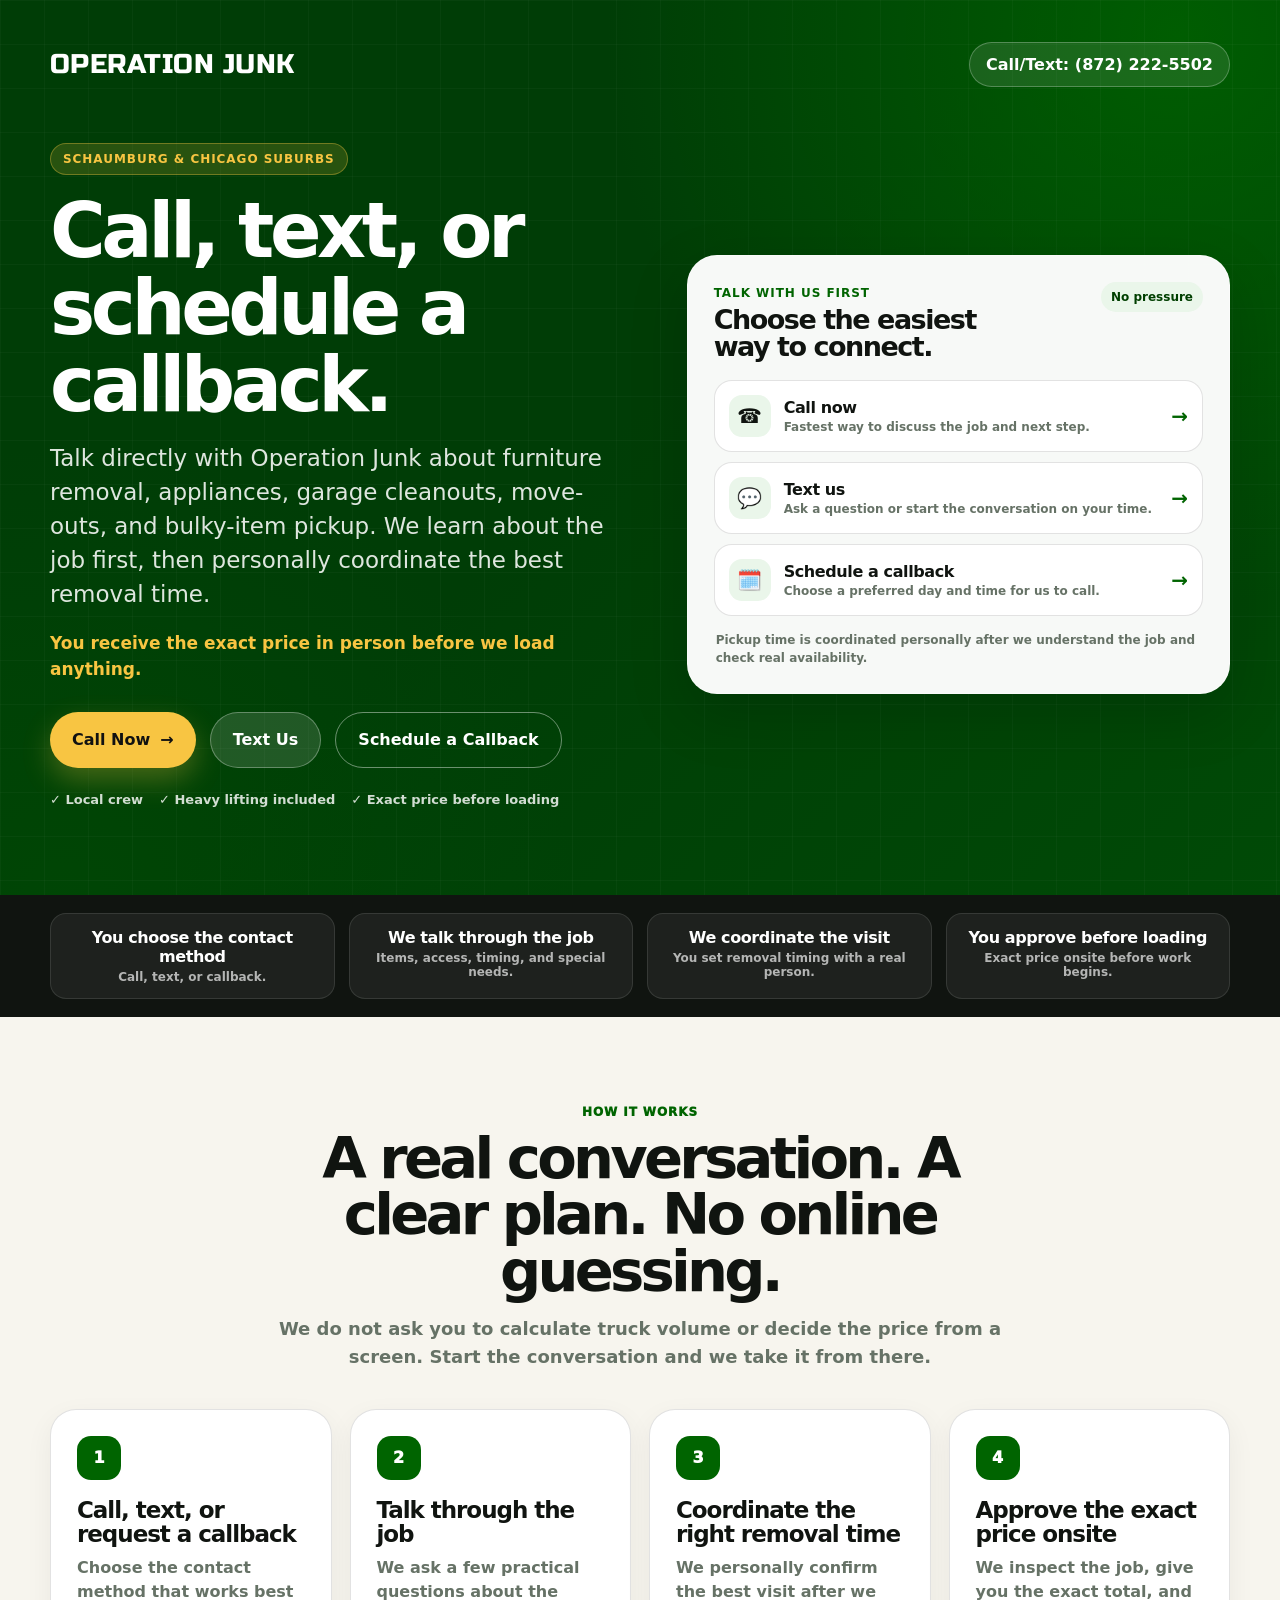
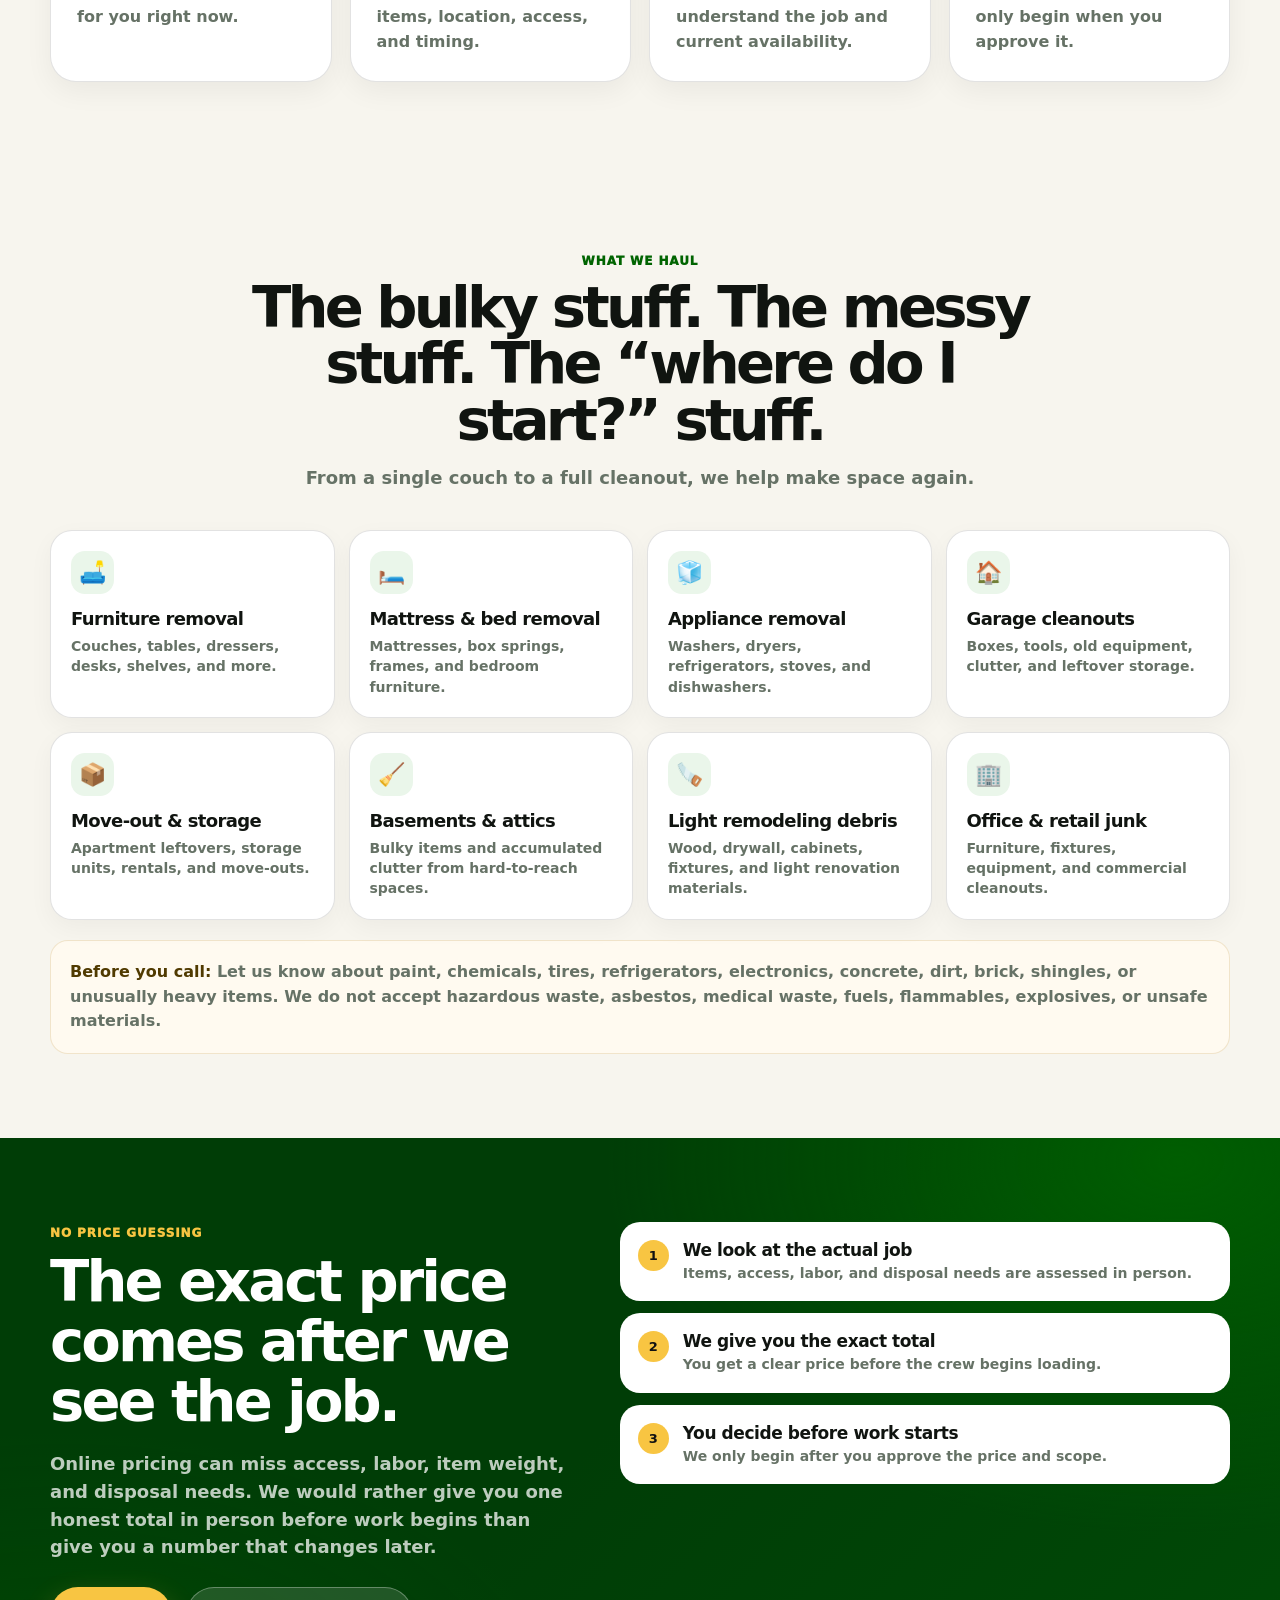
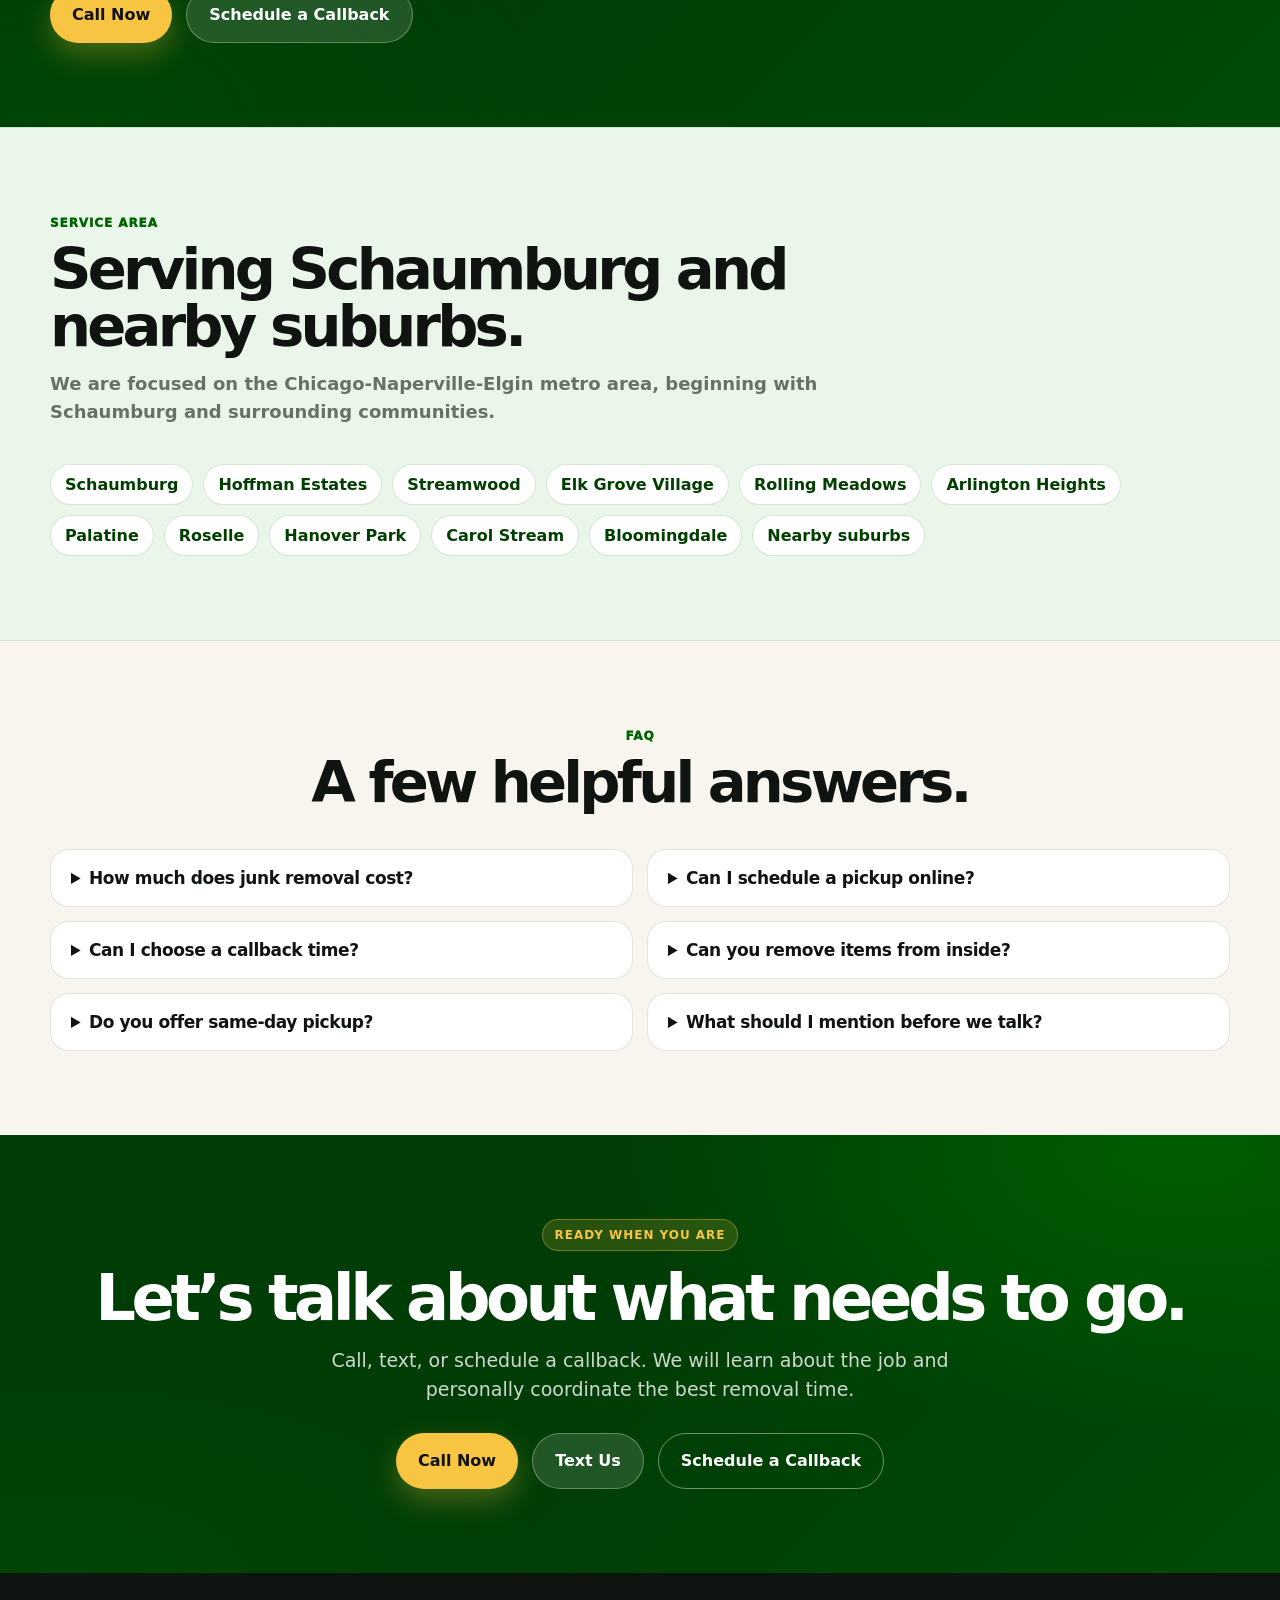
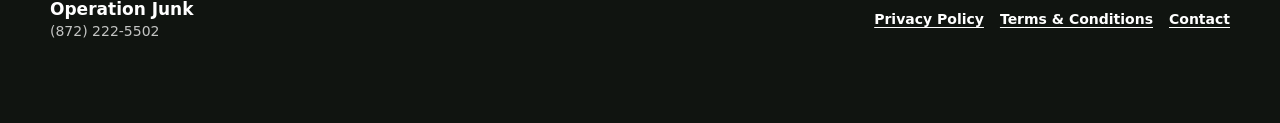
==== commit ffe8a9c9: "feat: switch homepage to call text callback funnel" ====
--- a/index.html
+++ b/index.html
@@ -1,296 +1,44 @@
 <!doctype html>
 <html lang="en">
-  <head>
-    <meta charset="utf-8">
-    <meta name="viewport" content="width=device-width, initial-scale=1">
-    <title>Operation Junk | Easy Junk Removal in Schaumburg & Chicago Suburbs</title>
-    <meta name="description" content="Tell us what needs to go, choose text, a callback, or an onsite assessment, and approve the final price before removal begins.">
-    <link rel="icon" href="data:image/svg+xml,%3Csvg viewBox='0 0 64 64'%3E%3Crect width='64' height='64' rx='14' fill='%23f8c542'/%3E%3Ctext x='32' y='41' text-anchor='middle' font-family='Arial,sans-serif' font-size='24' font-weight='900' fill='%23111410'%3EOJ%3C/text%3E%3C/svg%3E">
-    <link rel="stylesheet" href="styles.css">
-  </head>
-  <body class="oj-page">
-    <main>
-      <section class="oj-hero" aria-labelledby="hero-title">
-        <div class="oj-container">
-          <div class="oj-logo-line">
-            <a class="oj-brand" href="/" aria-label="Operation Junk home">
-              <span class="oj-brand-mark">OJ</span>
-              <span>Operation Junk</span>
-            </a>
-            <a class="oj-top-call" href="tel:+18722225502">Call/Text: (872) 222-5502</a>
-          </div>
-
-          <div class="oj-hero-inner">
-            <div class="oj-hero-copy">
-              <div class="oj-eyebrow">Schaumburg &amp; Chicago Suburbs</div>
-              <h1 id="hero-title">Clear out the junk. Keep your day moving.</h1>
-              <p>
-                Tell us what needs to go, choose how you want to hear from us, and get a simple plan for pickup.
-                You approve the exact price before any work begins.
-              </p>
-              <div class="oj-btn-row">
-                <button class="oj-btn oj-btn-primary" type="button" data-open-request>Start My Removal Request <span aria-hidden="true">→</span></button>
-                <a class="oj-text-link" href="sms:+18722225502?&amp;body=Hi%20Operation%20Junk%2C%20I%27d%20like%20help%20with%20junk%20removal.%20I%20can%20send%20photos.">Prefer to text? Send a photo</a>
-              </div>
-              <a class="oj-callout-link" href="#how-it-works">Want to talk first? <span>Choose a callback time ↓</span></a>
-              <div class="oj-trust-line" aria-label="Service highlights">
-                <span>✓ Heavy lifting included</span>
-                <span>✓ Pick text, callback, or onsite assessment</span>
-                <span>✓ Price approved before removal</span>
-              </div>
-            </div>
-
-            <aside class="oj-hero-card" aria-label="Choose your next step">
-              <div class="oj-card-top">
-                <div>
-                  <span class="oj-card-kicker">Your choice</span>
-                  <h2>What works best for you?</h2>
-                </div>
-                <div class="oj-rating">No pressure</div>
-              </div>
-              <button type="button" class="oj-path-card" data-open-request data-preference="Text me">
-                <span class="oj-path-icon">💬</span>
-                <span><strong>Text me</strong><small>Quick questions, photos, and scheduling.</small></span>
-                <b aria-hidden="true">→</b>
-              </button>
-              <button type="button" class="oj-path-card" data-open-request data-preference="Call me">
-                <span class="oj-path-icon">☎</span>
-                <span><strong>Call me</strong><small>Choose a good time for a short callback.</small></span>
-                <b aria-hidden="true">→</b>
-              </button>
-              <button type="button" class="oj-path-card" data-open-request data-preference="Onsite assessment">
-                <span class="oj-path-icon">📍</span>
-                <span><strong>Onsite assessment</strong><small>Best for larger, mixed, or uncertain jobs.</small></span>
-                <b aria-hidden="true">→</b>
-              </button>
-              <p class="oj-card-note">Photos help us prepare. The final price is confirmed onsite before we lift anything.</p>
-            </aside>
-          </div>
-        </div>
-      </section>
-
-      <section class="oj-proof-strip" aria-label="What makes the process easy">
-        <div class="oj-container">
-          <div class="oj-proof-grid">
-            <div class="oj-proof-item"><strong>One easy request</strong><span>Tell us the job in under a minute.</span></div>
-            <div class="oj-proof-item"><strong>Your preferred contact</strong><span>Text, callback, or assessment.</span></div>
-            <div class="oj-proof-item"><strong>Clear next step</strong><span>We follow up with a plan, not guesswork.</span></div>
-            <div class="oj-proof-item"><strong>Approve before removal</strong><span>No work begins without your okay.</span></div>
-          </div>
-        </div>
-      </section>
-
-      <section class="oj-section" id="how-it-works" aria-labelledby="how-title">
-        <div class="oj-container">
-          <div class="oj-section-head oj-center">
-            <span class="oj-section-kicker">How it works</span>
-            <h2 id="how-title">Simple from first tap to empty space.</h2>
-            <p>You choose the path. We handle the planning, lifting, hauling, and responsible disposal.</p>
-          </div>
-          <div class="oj-card-grid">
-            <article class="oj-card">
-              <div class="oj-step-number">1</div>
-              <h3>Tell us about the job</h3>
-              <p>Pick the type of junk, where it is, and the pile size. It takes about a minute.</p>
-            </article>
-            <article class="oj-card">
-              <div class="oj-step-number">2</div>
-              <h3>Choose your follow-up</h3>
-              <p>Text us, request a callback time, or ask for an onsite assessment for a larger job.</p>
-            </article>
-            <article class="oj-card">
-              <div class="oj-step-number">3</div>
-              <h3>Approve, then relax</h3>
-              <p>We confirm the scope and final price before removal begins. Then we load it out.</p>
-            </article>
-          </div>
-        </div>
-      </section>
-
-      <section class="oj-section oj-load-section" aria-labelledby="load-title">
-        <div class="oj-container">
-          <div class="oj-section-head oj-center">
-            <span class="oj-section-kicker">Pricing &amp; load guide</span>
-            <h2 id="load-title">Find your pile. See the usual range.</h2>
-            <p>Choose the one that feels closest. These are typical starting ranges for standard household junk; we confirm the exact price onsite before starting.</p>
-          </div>
-          <div class="oj-load-grid">
-            <article class="oj-load-card" data-load-choice="One or two items">
-              <div class="oj-load-art"><span class="oj-load-truck">▰</span><span class="oj-load-fill oj-fill-18"></span></div>
-              <span class="oj-load-label">Quick clear-out</span><h3>One or two items</h3><strong class="oj-price">From $149</strong><p>Mattress, chair, small appliance, or a few bags.</p>
-              <button type="button" class="oj-load-select" data-open-request data-size="One or two items">This looks like mine</button>
-            </article>
-            <article class="oj-load-card" data-load-choice="Small pickup">
-              <div class="oj-load-art"><span class="oj-load-truck">▰</span><span class="oj-load-fill oj-fill-32"></span></div>
-              <span class="oj-load-label">A little more room</span><h3>Small pickup</h3><strong class="oj-price">$179–$229</strong><p>Small furniture pile, closet cleanout, or several boxes.</p>
-              <button type="button" class="oj-load-select" data-open-request data-size="Small pickup">This looks like mine</button>
-            </article>
-            <article class="oj-load-card" data-load-choice="Quarter truck">
-              <div class="oj-load-art"><span class="oj-load-truck">▰</span><span class="oj-load-fill oj-fill-48"></span></div>
-              <span class="oj-load-label">One room or corner</span><h3>1/4 truck</h3><strong class="oj-price">$249–$329</strong><p>Bedroom clear-out, bulky furniture, or garage corner.</p>
-              <button type="button" class="oj-load-select" data-open-request data-size="1/4 truck">This looks like mine</button>
-            </article>
-            <article class="oj-load-card" data-load-choice="Half truck">
-              <div class="oj-load-art"><span class="oj-load-truck">▰</span><span class="oj-load-fill oj-fill-65"></span></div>
-              <span class="oj-load-label">A solid pile</span><h3>1/2 truck</h3><strong class="oj-price">$379–$479</strong><p>Garage pile, apartment leftovers, or one room of furniture.</p>
-              <button type="button" class="oj-load-select" data-open-request data-size="1/2 truck">This looks like mine</button>
-            </article>
-            <article class="oj-load-card" data-load-choice="Three-quarter truck">
-              <div class="oj-load-art"><span class="oj-load-truck">▰</span><span class="oj-load-fill oj-fill-82"></span></div>
-              <span class="oj-load-label">Big cleanout</span><h3>3/4 truck</h3><strong class="oj-price">$529–$629</strong><p>Multi-room cleanout, major garage, or larger move-out.</p>
-              <button type="button" class="oj-load-select" data-open-request data-size="3/4 truck">This looks like mine</button>
-            </article>
-            <article class="oj-load-card" data-load-choice="Full truck">
-              <div class="oj-load-art"><span class="oj-load-truck">▰</span><span class="oj-load-fill oj-fill-100"></span></div>
-              <span class="oj-load-label">Maximum clear-out</span><h3>Full truck</h3><strong class="oj-price">$649–$749</strong><p>Large cleanout, estate job, full garage, or multiple rooms.</p>
-              <button type="button" class="oj-load-select" data-open-request data-size="Full truck">This looks like mine</button>
-            </article>
-          </div>
-          <div class="oj-pricing-note"><span>Heads up:</span> Stairs, long carries, dense materials, appliances, tires, mattresses, electronics, and disposal-restricted items can affect the final price. Concrete, dirt, brick, tile, shingles, and similar heavy materials are quoted separately.</div>
-        </div>
-      </section>
-
-      <section class="oj-section" aria-labelledby="services-title">
-        <div class="oj-container">
-          <div class="oj-section-head oj-center"><span class="oj-section-kicker">What we haul</span><h2 id="services-title">The bulky stuff. The messy stuff. The “where do I even start?” stuff.</h2><p>From a single couch to a whole garage, we help make space again.</p></div>
-          <div class="oj-services-grid">
-            <article class="oj-service"><div class="oj-service-icon">🛋️</div><h3>Furniture removal</h3><p>Couches, tables, dressers, desks, shelves, and more.</p></article>
-            <article class="oj-service"><div class="oj-service-icon">🛏️</div><h3>Mattress &amp; bed removal</h3><p>Mattresses, box springs, frames, and bedroom furniture.</p></article>
-            <article class="oj-service"><div class="oj-service-icon">🧊</div><h3>Appliance removal</h3><p>Washers, dryers, refrigerators, stoves, and dishwashers.</p></article>
-            <article class="oj-service"><div class="oj-service-icon">🏠</div><h3>Garage cleanouts</h3><p>Boxes, tools, old equipment, clutter, and leftover storage.</p></article>
-            <article class="oj-service"><div class="oj-service-icon">📦</div><h3>Move-out &amp; storage</h3><p>Apartment leftovers, storage units, rentals, and move-outs.</p></article>
-            <article class="oj-service"><div class="oj-service-icon">🧹</div><h3>Basements &amp; attics</h3><p>Bulky items and accumulated clutter from hard-to-reach spaces.</p></article>
-            <article class="oj-service"><div class="oj-service-icon">🪚</div><h3>Light remodeling debris</h3><p>Wood, drywall, cabinets, fixtures, and light renovation materials.</p></article>
-            <article class="oj-service"><div class="oj-service-icon">🏢</div><h3>Office &amp; retail junk</h3><p>Furniture, fixtures, equipment, and commercial cleanouts.</p></article>
-          </div>
-          <div class="oj-special-items"><strong>Before you request:</strong> Let us know about paint, chemicals, tires, refrigerators, electronics, concrete, dirt, brick, shingles, or unusually heavy items. We do not accept hazardous waste, asbestos, medical waste, fuels, flammables, explosives, or unsafe materials.</div>
-        </div>
-      </section>
-
-      <section class="oj-section oj-process-section" aria-labelledby="process-title">
-        <div class="oj-container oj-process-layout">
-          <div>
-            <span class="oj-section-kicker">Built around your schedule</span>
-            <h2 id="process-title">A straightforward removal process, from first message to final sweep.</h2>
-            <p class="oj-process-lead">You should not have to create an account, decipher a vague estimate, or wonder what happens next. Pick the option that feels easiest and get a real response.</p>
-            <button class="oj-btn oj-btn-dark" type="button" data-open-request>Start My Removal Request <span aria-hidden="true">→</span></button>
-          </div>
-          <div class="oj-check-list">
-            <div class="oj-check"><b>1</b><div><strong>Choose your next step</strong><span>Text us, request a callback, or ask for an onsite assessment.</span></div></div>
-            <div class="oj-check"><b>2</b><div><strong>Share photos only if helpful</strong><span>Photos help us prepare, but you never need them just to start the conversation.</span></div></div>
-            <div class="oj-check"><b>3</b><div><strong>Know before we lift</strong><span>We confirm the job scope and exact price before any removal begins.</span></div></div>
-            <div class="oj-check"><b>4</b><div><strong>Make space without the work</strong><span>We handle the loading, hauling, and cleanup where appropriate.</span></div></div>
-          </div>
-        </div>
-      </section>
-
-      <section class="oj-section oj-service-area" aria-labelledby="area-title">
-        <div class="oj-container">
-          <div class="oj-section-head"><span class="oj-section-kicker">Service area</span><h2 id="area-title">Serving Schaumburg and nearby suburbs.</h2><p>We are focused on the Chicago-Naperville-Elgin metro area, beginning with Schaumburg and surrounding communities.</p></div>
-          <div class="oj-city-pills" aria-label="Service cities"><span>Schaumburg</span><span>Hoffman Estates</span><span>Streamwood</span><span>Elk Grove Village</span><span>Rolling Meadows</span><span>Arlington Heights</span><span>Palatine</span><span>Roselle</span><span>Hanover Park</span><span>Carol Stream</span><span>Bloomingdale</span><span>Nearby suburbs</span></div>
-        </div>
-      </section>
-
-      <section class="oj-section" aria-labelledby="faq-title">
-        <div class="oj-container">
-          <div class="oj-section-head oj-center"><span class="oj-section-kicker">FAQ</span><h2 id="faq-title">A few helpful answers.</h2></div>
-          <div class="oj-faq-grid">
-            <details class="oj-faq"><summary>Are the prices on the guide final?</summary><p>No. They are typical starting ranges for standard household junk. Final price depends on volume, weight, access, labor, and disposal needs—and is confirmed onsite before work begins.</p></details>
-            <details class="oj-faq"><summary>Do I have to send photos?</summary><p>No. Photos are optional. They can help us understand the job and prepare, but you can start with a quick request, text, or callback instead.</p></details>
-            <details class="oj-faq"><summary>Can I choose a callback time?</summary><p>Yes. Choose a time window in the removal request. We will use it as your preferred callback time and follow up to confirm.</p></details>
-            <details class="oj-faq"><summary>Can you remove items from inside?</summary><p>Yes. We can remove items from homes, garages, basements, upstairs rooms, apartments, storage units, and curbside areas. Access details may affect price.</p></details>
-            <details class="oj-faq"><summary>Do you offer same-day pickup?</summary><p>Same-day and next-day service may be available depending on schedule, location, and job size. Request a pickup and we will tell you the soonest realistic option.</p></details>
-            <details class="oj-faq"><summary>What should I mention before booking?</summary><p>Please mention special items, stairs, elevators, long carries, tight access, dense debris, refrigerators, tires, mattresses, electronics, paint, or chemicals.</p></details>
-          </div>
-        </div>
-      </section>
-
-      <section class="oj-final" aria-labelledby="final-title">
-        <div class="oj-container">
-          <span class="oj-eyebrow">Ready when you are</span>
-          <h2 id="final-title">Tell us what needs to go.</h2>
-          <p>Start a request, pick your preferred follow-up, and let us help you make a plan.</p>
-          <div class="oj-btn-row oj-btn-row-center"><button class="oj-btn oj-btn-primary" type="button" data-open-request>Start My Removal Request <span aria-hidden="true">→</span></button><a class="oj-btn oj-btn-secondary" href="sms:+18722225502?&amp;body=Hi%20Operation%20Junk%2C%20I%27d%20like%20help%20with%20junk%20removal.">Text Us Instead</a></div>
-        </div>
-      </section>
-    </main>
-
-    <footer class="oj-footer"><div class="oj-container oj-footer-inner"><div><strong>Operation Junk</strong><span>(872) 222-5502</span></div><nav aria-label="Footer links"><a href="/privacy-policy/">Privacy Policy</a><a href="/terms-and-conditions/">Terms &amp; Conditions</a><a href="/contact/">Contact</a></nav></div></footer>
-
-    <div class="oj-sticky-mobile" aria-label="Mobile contact options"><button type="button" class="oj-sticky-request" data-open-request>Start request</button><a class="oj-sticky-text" href="sms:+18722225502?&amp;body=Hi%20Operation%20Junk%2C%20I%27d%20like%20help%20with%20junk%20removal.">Text us</a></div>
-
-    <dialog class="oj-modal" id="request-modal" aria-labelledby="request-title">
-      <div class="oj-modal-shell">
-        <button class="oj-modal-close" type="button" data-close-request aria-label="Close request form">×</button>
-        <div class="oj-modal-progress" aria-hidden="true"><span id="oj-progress-bar"></span></div>
-        <form id="oj-request-form" novalidate>
-          <section class="oj-form-step is-active" data-step="1">
-            <span class="oj-form-kicker">Step 1 of 5</span><h2 id="request-title">What are you clearing out?</h2><p>Choose the closest match. You can add details later.</p>
-            <div class="oj-choice-grid oj-choice-grid-2">
-              <label class="oj-choice"><input type="radio" name="jobType" value="Furniture or appliances"><span>🛋️<strong>Furniture or appliances</strong><small>Couches, mattresses, washers, and more.</small></span></label>
-              <label class="oj-choice"><input type="radio" name="jobType" value="Garage, basement, or attic"><span>🏠<strong>Garage, basement, or attic</strong><small>Clutter, storage, and bulky items.</small></span></label>
-              <label class="oj-choice"><input type="radio" name="jobType" value="Apartment or move-out"><span>📦<strong>Apartment or move-out</strong><small>Leftovers, storage, or rental turnover.</small></span></label>
-              <label class="oj-choice"><input type="radio" name="jobType" value="Yard or outdoor items"><span>🌿<strong>Yard or outdoor items</strong><small>Outdoor furniture, bagged debris, and more.</small></span></label>
-              <label class="oj-choice"><input type="radio" name="jobType" value="Light remodeling debris"><span>🪚<strong>Light remodeling debris</strong><small>Wood, fixtures, cabinets, drywall.</small></span></label>
-              <label class="oj-choice"><input type="radio" name="jobType" value="Something else"><span>✨<strong>Something else</strong><small>Not sure? That is completely fine.</small></span></label>
-            </div>
-            <div class="oj-form-nav"><span></span><button class="oj-btn oj-btn-dark" type="button" data-next>Continue →</button></div>
-          </section>
-
-          <section class="oj-form-step" data-step="2">
-            <span class="oj-form-kicker">Step 2 of 5</span><h2>Where is it located?</h2><p>This helps us plan the right crew, route, and amount of labor.</p>
-            <div class="oj-choice-grid oj-choice-grid-3">
-              <label class="oj-choice compact"><input type="radio" name="access" value="Curbside or driveway"><span>🚗<strong>Curbside / driveway</strong></span></label>
-              <label class="oj-choice compact"><input type="radio" name="access" value="Garage"><span>🏠<strong>Garage</strong></span></label>
-              <label class="oj-choice compact"><input type="radio" name="access" value="Main floor"><span>🚪<strong>Main floor</strong></span></label>
-              <label class="oj-choice compact"><input type="radio" name="access" value="Basement"><span>⬇️<strong>Basement</strong></span></label>
-              <label class="oj-choice compact"><input type="radio" name="access" value="Upstairs"><span>⬆️<strong>Upstairs</strong></span></label>
-              <label class="oj-choice compact"><input type="radio" name="access" value="Apartment, condo, or storage"><span>🏢<strong>Apartment / storage</strong></span></label>
-            </div>
-            <div class="oj-inline-checks"><label><input type="checkbox" name="stairs" value="Yes"> Stairs involved</label><label><input type="checkbox" name="elevator" value="Yes"> Elevator available</label><label><input type="checkbox" name="longCarry" value="Yes"> Long carry from parking</label></div>
-            <div class="oj-form-nav"><button class="oj-back" type="button" data-back>← Back</button><button class="oj-btn oj-btn-dark" type="button" data-next>Continue →</button></div>
-          </section>
-
-          <section class="oj-form-step" data-step="3">
-            <span class="oj-form-kicker">Step 3 of 5</span><h2>How big is the pile?</h2><p>Take your best guess. “Not sure” is a valid answer.</p>
-            <div class="oj-size-choices">
-              <label><input type="radio" name="size" value="One or two items"><span><b>1–2</b><strong>One or two items</strong><small>From $149</small></span></label>
-              <label><input type="radio" name="size" value="Small pickup"><span><b>Small</b><strong>Small pickup</strong><small>$179–$229</small></span></label>
-              <label><input type="radio" name="size" value="Quarter truck"><span><b>¼</b><strong>Quarter truck</strong><small>$249–$329</small></span></label>
-              <label><input type="radio" name="size" value="Half truck"><span><b>½</b><strong>Half truck</strong><small>$379–$479</small></span></label>
-              <label><input type="radio" name="size" value="Large cleanout"><span><b>Big</b><strong>Large cleanout</strong><small>$529+</small></span></label>
-              <label><input type="radio" name="size" value="Not sure"><span><b>?</b><strong>I am not sure</strong><small>We will help figure it out.</small></span></label>
-            </div>
-            <div class="oj-form-nav"><button class="oj-back" type="button" data-back>← Back</button><button class="oj-btn oj-btn-dark" type="button" data-next>Continue →</button></div>
-          </section>
-
-          <section class="oj-form-step" data-step="4">
-            <span class="oj-form-kicker">Step 4 of 5</span><h2>How should we follow up?</h2><p>Pick the option that makes this easiest for you.</p>
-            <div class="oj-preference-list">
-              <label><input type="radio" name="preference" value="Text me"><span><b>💬</b><strong>Text me</strong><small>Best for a quick conversation, photos, and scheduling.</small></span></label>
-              <label><input type="radio" name="preference" value="Call me"><span><b>☎</b><strong>Call me</strong><small>Pick a preferred callback time on the next step.</small></span></label>
-              <label><input type="radio" name="preference" value="Onsite assessment"><span><b>📍</b><strong>Onsite assessment</strong><small>Best for larger, mixed, or hard-to-estimate jobs.</small></span></label>
-            </div>
-            <div class="oj-form-nav"><button class="oj-back" type="button" data-back>← Back</button><button class="oj-btn oj-btn-dark" type="button" data-next>Continue →</button></div>
-          </section>
-
-          <section class="oj-form-step" data-step="5">
-            <span class="oj-form-kicker">Step 5 of 5</span><h2>Where should we reach you?</h2><p>We will use your preferred method. Add photos in the text thread whenever they are convenient.</p>
-            <div class="oj-field-grid"><label>First name<input name="name" autocomplete="given-name" required placeholder="Your first name"></label><label>Mobile number<input name="phone" type="tel" autocomplete="tel" required placeholder="(555) 555-5555"></label><label>ZIP code<input name="zip" inputmode="numeric" autocomplete="postal-code" required placeholder="e.g., 60173"></label><label>Preferred callback time<select name="callbackTime"><option value="Anytime today">Anytime today</option><option value="Morning (8–11 AM)">Morning (8–11 AM)</option><option value="Midday (11 AM–2 PM)">Midday (11 AM–2 PM)</option><option value="Afternoon (2–5 PM)">Afternoon (2–5 PM)</option><option value="Evening (5–7 PM)">Evening (5–7 PM)</option></select></label></div>
-            <label class="oj-notes">Anything we should know? <textarea name="notes" rows="3" placeholder="Examples: third-floor walkup, sectional couch, fridge, parking instructions, special items..."></textarea></label>
-            <p class="oj-photo-tip">📸 <strong>Have photos?</strong> Great—after sending your request, simply attach them in the text thread. They help us prepare but are never required to start.</p>
-            <p class="oj-consent">By sending this request, you agree to receive calls and texts from Operation Junk about your inquiry. Message frequency varies. Message and data rates may apply. Reply STOP to opt out. Consent is not a condition of purchase. See our <a href="/privacy-policy/">Privacy Policy</a> and <a href="/terms-and-conditions/">Terms &amp; Conditions</a>.</p>
-            <div class="oj-form-nav"><button class="oj-back" type="button" data-back>← Back</button><button class="oj-btn oj-btn-primary" type="submit">Prepare my request →</button></div>
-          </section>
-
-          <section class="oj-form-step oj-success" data-step="6" aria-live="polite">
-            <div class="oj-success-mark">✓</div><span class="oj-form-kicker">Your request is ready</span><h2>One last tap to send it.</h2><p>We have prepared your job details in a text message. Send it to Operation Junk, then attach photos if you have them.</p>
-            <a id="oj-send-request" class="oj-btn oj-btn-primary" href="sms:+18722225502">Send my request by text →</a>
-            <button class="oj-text-button" type="button" data-close-request>Return to the site</button>
-          </section>
-        </form>
-      </div>
-    </dialog>
-    <script src="script.js"></script>
-  </body>
-</html>+<head>
+<meta charset="utf-8">
+<meta name="viewport" content="width=device-width, initial-scale=1">
+<title>Operation Junk | Call, Text, or Schedule a Callback</title>
+<meta name="description" content="Call, text, or schedule a callback with Operation Junk for junk removal in Schaumburg and nearby Chicago suburbs. Exact pricing is confirmed in person before loading begins.">
+<link rel="preconnect" href="https://fonts.googleapis.com">
+<link rel="preconnect" href="https://fonts.gstatic.com" crossorigin>
+<link href="https://fonts.googleapis.com/css2?family=Russo+One&display=swap" rel="stylesheet">
+<link rel="stylesheet" href="styles.css">
+</head>
+<body class="oj-page oj-conversation-site">
+<main>
+<section class="oj-hero" aria-labelledby="hero-title"><div class="oj-container">
+<div class="oj-logo-line"><a class="oj-brand oj-wordmark" href="/" aria-label="Operation Junk home">OPERATION JUNK</a><a class="oj-top-call" href="tel:+18722225502">Call/Text: (872) 222-5502</a></div>
+<div class="oj-hero-inner"><div class="oj-hero-copy">
+<div class="oj-eyebrow">Schaumburg &amp; Chicago Suburbs</div>
+<h1 id="hero-title">Call, text, or schedule a callback.</h1>
+<p>Talk directly with Operation Junk about furniture removal, appliances, garage cleanouts, move-outs, and bulky-item pickup. We learn about the job first, then personally coordinate the best removal time.</p>
+<p class="oj-hero-assurance">You receive the exact price in person before we load anything.</p>
+<div class="oj-btn-row"><a class="oj-btn oj-btn-primary" href="tel:+18722225502">Call Now <span aria-hidden="true">→</span></a><a class="oj-btn oj-btn-secondary" href="sms:+18722225502?&amp;body=Hi%20Operation%20Junk%2C%20I%27d%20like%20help%20with%20junk%20removal.">Text Us</a><button class="oj-btn oj-btn-ghost" type="button" data-open-callback>Schedule a Callback</button></div>
+<div class="oj-trust-line" aria-label="Service highlights"><span>✓ Local crew</span><span>✓ Heavy lifting included</span><span>✓ Exact price before loading</span></div>
+</div>
+<aside class="oj-hero-card oj-next-step-card" aria-label="Choose your next step"><div class="oj-card-top"><div><span class="oj-card-kicker">Talk with us first</span><h2>Choose the easiest way to connect.</h2></div><div class="oj-rating">No pressure</div></div>
+<a class="oj-path-card" href="tel:+18722225502"><span class="oj-path-icon">☎</span><span><strong>Call now</strong><small>Fastest way to discuss the job and next step.</small></span><b aria-hidden="true">→</b></a>
+<a class="oj-path-card" href="sms:+18722225502?&amp;body=Hi%20Operation%20Junk%2C%20I%27d%20like%20help%20with%20junk%20removal."><span class="oj-path-icon">💬</span><span><strong>Text us</strong><small>Ask a question or start the conversation on your time.</small></span><b aria-hidden="true">→</b></a>
+<button type="button" class="oj-path-card" data-open-callback><span class="oj-path-icon">🗓️</span><span><strong>Schedule a callback</strong><small>Choose a preferred day and time for us to call.</small></span><b aria-hidden="true">→</b></button>
+<p class="oj-card-note">Pickup time is coordinated personally after we understand the job and check real availability.</p></aside>
+</div></div></section>
+<section class="oj-proof-strip" aria-label="What happens next"><div class="oj-container"><div class="oj-proof-grid"><div class="oj-proof-item"><strong>You choose the contact method</strong><span>Call, text, or callback.</span></div><div class="oj-proof-item"><strong>We talk through the job</strong><span>Items, access, timing, and special needs.</span></div><div class="oj-proof-item"><strong>We coordinate the visit</strong><span>You set removal timing with a real person.</span></div><div class="oj-proof-item"><strong>You approve before loading</strong><span>Exact price onsite before work begins.</span></div></div></div></section>
+<section class="oj-section" id="how-it-works" aria-labelledby="how-title"><div class="oj-container"><div class="oj-section-head oj-center"><span class="oj-section-kicker">How it works</span><h2 id="how-title">A real conversation. A clear plan. No online guessing.</h2><p>We do not ask you to calculate truck volume or decide the price from a screen. Start the conversation and we take it from there.</p></div><div class="oj-card-grid oj-card-grid-four"><article class="oj-card"><div class="oj-step-number">1</div><h3>Call, text, or request a callback</h3><p>Choose the contact method that works best for you right now.</p></article><article class="oj-card"><div class="oj-step-number">2</div><h3>Talk through the job</h3><p>We ask a few practical questions about the items, location, access, and timing.</p></article><article class="oj-card"><div class="oj-step-number">3</div><h3>Coordinate the right removal time</h3><p>We personally confirm the best visit after we understand the job and current availability.</p></article><article class="oj-card"><div class="oj-step-number">4</div><h3>Approve the exact price onsite</h3><p>We inspect the job, give you the exact total, and only begin when you approve it.</p></article></div></div></section>
+<section class="oj-section" aria-labelledby="services-title"><div class="oj-container"><div class="oj-section-head oj-center"><span class="oj-section-kicker">What we haul</span><h2 id="services-title">The bulky stuff. The messy stuff. The “where do I start?” stuff.</h2><p>From a single couch to a full cleanout, we help make space again.</p></div><div class="oj-services-grid"><article class="oj-service"><div class="oj-service-icon">🛋️</div><h3>Furniture removal</h3><p>Couches, tables, dressers, desks, shelves, and more.</p></article><article class="oj-service"><div class="oj-service-icon">🛏️</div><h3>Mattress &amp; bed removal</h3><p>Mattresses, box springs, frames, and bedroom furniture.</p></article><article class="oj-service"><div class="oj-service-icon">🧊</div><h3>Appliance removal</h3><p>Washers, dryers, refrigerators, stoves, and dishwashers.</p></article><article class="oj-service"><div class="oj-service-icon">🏠</div><h3>Garage cleanouts</h3><p>Boxes, tools, old equipment, clutter, and leftover storage.</p></article><article class="oj-service"><div class="oj-service-icon">📦</div><h3>Move-out &amp; storage</h3><p>Apartment leftovers, storage units, rentals, and move-outs.</p></article><article class="oj-service"><div class="oj-service-icon">🧹</div><h3>Basements &amp; attics</h3><p>Bulky items and accumulated clutter from hard-to-reach spaces.</p></article><article class="oj-service"><div class="oj-service-icon">🪚</div><h3>Light remodeling debris</h3><p>Wood, drywall, cabinets, fixtures, and light renovation materials.</p></article><article class="oj-service"><div class="oj-service-icon">🏢</div><h3>Office &amp; retail junk</h3><p>Furniture, fixtures, equipment, and commercial cleanouts.</p></article></div><div class="oj-special-items"><strong>Before you call:</strong> Let us know about paint, chemicals, tires, refrigerators, electronics, concrete, dirt, brick, shingles, or unusually heavy items. We do not accept hazardous waste, asbestos, medical waste, fuels, flammables, explosives, or unsafe materials.</div></div></section>
+<section class="oj-section oj-process-section" aria-labelledby="price-title"><div class="oj-container oj-process-layout"><div><span class="oj-section-kicker">No price guessing</span><h2 id="price-title">The exact price comes after we see the job.</h2><p class="oj-process-lead">Online pricing can miss access, labor, item weight, and disposal needs. We would rather give you one honest total in person before work begins than give you a number that changes later.</p><div class="oj-btn-row"><a class="oj-btn oj-btn-primary" href="tel:+18722225502">Call Now</a><button class="oj-btn oj-btn-secondary" type="button" data-open-callback>Schedule a Callback</button></div></div><div class="oj-check-list"><div class="oj-check"><b>1</b><div><strong>We look at the actual job</strong><span>Items, access, labor, and disposal needs are assessed in person.</span></div></div><div class="oj-check"><b>2</b><div><strong>We give you the exact total</strong><span>You get a clear price before the crew begins loading.</span></div></div><div class="oj-check"><b>3</b><div><strong>You decide before work starts</strong><span>We only begin after you approve the price and scope.</span></div></div></div></div></section>
+<section class="oj-section oj-service-area" aria-labelledby="area-title"><div class="oj-container"><div class="oj-section-head"><span class="oj-section-kicker">Service area</span><h2 id="area-title">Serving Schaumburg and nearby suburbs.</h2><p>We are focused on the Chicago-Naperville-Elgin metro area, beginning with Schaumburg and surrounding communities.</p></div><div class="oj-city-pills" aria-label="Service cities"><span>Schaumburg</span><span>Hoffman Estates</span><span>Streamwood</span><span>Elk Grove Village</span><span>Rolling Meadows</span><span>Arlington Heights</span><span>Palatine</span><span>Roselle</span><span>Hanover Park</span><span>Carol Stream</span><span>Bloomingdale</span><span>Nearby suburbs</span></div></div></section>
+<section class="oj-section" aria-labelledby="faq-title"><div class="oj-container"><div class="oj-section-head oj-center"><span class="oj-section-kicker">FAQ</span><h2 id="faq-title">A few helpful answers.</h2></div><div class="oj-faq-grid"><details class="oj-faq"><summary>How much does junk removal cost?</summary><p>We provide the exact price after seeing the items, access, labor involved, and disposal needs in person. You approve the total before any work begins.</p></details><details class="oj-faq"><summary>Can I schedule a pickup online?</summary><p>Not directly. First, call, text, or schedule a callback so we can understand the job and personally coordinate the best removal time.</p></details><details class="oj-faq"><summary>Can I choose a callback time?</summary><p>Yes. Choose a preferred day and time window, and we will call you to discuss the job and confirm the next step.</p></details><details class="oj-faq"><summary>Can you remove items from inside?</summary><p>Yes. We can remove items from homes, garages, basements, upstairs rooms, apartments, storage units, and curbside areas. Access details may affect the final price.</p></details><details class="oj-faq"><summary>Do you offer same-day pickup?</summary><p>Same-day and next-day availability depends on the schedule, job size, truck capacity, and location. Call for the fastest answer.</p></details><details class="oj-faq"><summary>What should I mention before we talk?</summary><p>Please mention special items, stairs, elevators, long carries, tight access, dense debris, refrigerators, tires, mattresses, electronics, paint, or chemicals.</p></details></div></div></section>
+<section class="oj-final" aria-labelledby="final-title"><div class="oj-container"><span class="oj-eyebrow">Ready when you are</span><h2 id="final-title">Let’s talk about what needs to go.</h2><p>Call, text, or schedule a callback. We will learn about the job and personally coordinate the best removal time.</p><div class="oj-btn-row oj-btn-row-center"><a class="oj-btn oj-btn-primary" href="tel:+18722225502">Call Now</a><a class="oj-btn oj-btn-secondary" href="sms:+18722225502?&amp;body=Hi%20Operation%20Junk%2C%20I%27d%20like%20help%20with%20junk%20removal.">Text Us</a><button class="oj-btn oj-btn-ghost" type="button" data-open-callback>Schedule a Callback</button></div></div></section>
+</main>
+<footer class="oj-footer"><div class="oj-container oj-footer-inner"><div><strong>Operation Junk</strong><span>(872) 222-5502</span></div><nav aria-label="Footer links"><a href="/privacy-policy/">Privacy Policy</a><a href="/terms-and-conditions/">Terms &amp; Conditions</a><a href="/contact/">Contact</a></nav></div></footer>
+<div class="oj-sticky-mobile oj-sticky-mobile-three" aria-label="Mobile contact options"><a class="oj-sticky-call" href="tel:+18722225502">Call</a><a class="oj-sticky-text" href="sms:+18722225502?&amp;body=Hi%20Operation%20Junk%2C%20I%27d%20like%20help%20with%20junk%20removal.">Text</a><button class="oj-sticky-callback" type="button" data-open-callback>Callback</button></div>
+<dialog class="oj-modal oj-callback-modal" id="callback-modal" aria-labelledby="callback-title"><div class="oj-modal-shell"><button class="oj-modal-close" type="button" data-close-callback aria-label="Close callback form">×</button><form id="oj-callback-form" novalidate><section class="oj-form-step is-active" data-callback-step="form"><span class="oj-form-kicker">Schedule a callback</span><h2 id="callback-title">Choose a good time for us to call.</h2><p>We will discuss the job and personally coordinate the best removal time. This is a callback request, not a pickup appointment.</p><div class="oj-field-grid oj-callback-fields"><label>First name<input name="name" autocomplete="given-name" required placeholder="Your first name"></label><label>Mobile number<input name="phone" type="tel" autocomplete="tel" required placeholder="(555) 555-5555"></label><label>City or suburb<input name="city" autocomplete="address-level2" required placeholder="e.g., Schaumburg"></label><label>Preferred callback day<input name="callbackDate" type="date" required></label><label>Preferred time window<select name="callbackTime" required><option value="" selected disabled>Select a time</option><option>9:00–10:00 AM</option><option>10:00–11:00 AM</option><option>11:00 AM–12:00 PM</option><option>12:00–1:00 PM</option><option>1:00–2:00 PM</option><option>2:00–3:00 PM</option><option>3:00–4:00 PM</option><option>4:00–5:00 PM</option><option>5:00–6:00 PM</option></select></label></div><label class="oj-notes">Anything helpful to know? <textarea name="notes" rows="3" placeholder="Optional: a few items, any stairs, or a question you want answered."></textarea></label><p class="oj-consent">By requesting a callback, you agree to receive calls and text messages from Operation Junk about your inquiry. Message frequency varies. Message and data rates may apply. Reply STOP to opt out. Consent is not a condition of purchase. See our <a href="/privacy-policy/">Privacy Policy</a> and <a href="/terms-and-conditions/">Terms &amp; Conditions</a>.</p><div class="oj-form-nav"><span></span><button class="oj-btn oj-btn-primary" type="submit">Prepare Callback Request →</button></div></section><section class="oj-form-step oj-success" data-callback-step="success" aria-live="polite"><div class="oj-success-mark">✓</div><span class="oj-form-kicker">One last tap</span><h2>Open the text message to send your callback request.</h2><p>Your preferred callback time is included. We will confirm the next step personally.</p><a id="oj-send-callback" class="oj-btn oj-btn-primary" href="sms:+18722225502">Send Callback Request by Text →</a><a class="oj-text-button" href="tel:+18722225502">Rather talk now? Call us</a></section></form></div></dialog>
+<script src="script.js"></script>
+</body>
+</html>
--- a/styles.css
+++ b/styles.css
@@ -1,924 +1,6 @@
-:root {
-  --oj-green: #006400;
-  --oj-green-dark: #003f00;
-  --oj-green-soft: #eaf6ea;
-  --oj-black: #101410;
-  --oj-charcoal: #1b241b;
-  --oj-white: #ffffff;
-  --oj-cream: #f7f5ee;
-  --oj-yellow: #f8c542;
-  --oj-muted: #667266;
-  --oj-border: rgba(16, 20, 16, 0.12);
-  --oj-shadow: 0 20px 60px rgba(0, 0, 0, 0.16);
-}
-
-html {
-  scroll-behavior: smooth;
-}
-
-body {
-  margin: 0;
-}
-
-.oj-page {
-  font-family: Inter, system-ui, -apple-system, BlinkMacSystemFont, "Segoe UI", sans-serif;
-  color: var(--oj-black);
-  background: var(--oj-cream);
-  overflow-x: hidden;
-}
-
-.oj-page * {
-  box-sizing: border-box;
-}
-
-.oj-container {
-  width: min(1180px, calc(100% - 32px));
-  margin: 0 auto;
-}
-
-.oj-section {
-  padding: 78px 0;
-}
-
-.oj-eyebrow {
-  display: inline-flex;
-  align-items: center;
-  gap: 8px;
-  background: rgba(248, 197, 66, 0.18);
-  color: var(--oj-yellow);
-  border: 1px solid rgba(248, 197, 66, 0.35);
-  padding: 8px 12px;
-  border-radius: 999px;
-  font-size: 13px;
-  font-weight: 800;
-  letter-spacing: 0.03em;
-  text-transform: uppercase;
-}
-
-.oj-btn-row {
-  display: flex;
-  flex-wrap: wrap;
-  gap: 14px;
-  align-items: center;
-}
-
-.oj-btn-row-load,
-.oj-form-actions {
-  margin-top: 28px;
-}
-
-.oj-btn {
-  display: inline-flex;
-  align-items: center;
-  justify-content: center;
-  min-height: 54px;
-  padding: 15px 22px;
-  border-radius: 999px;
-  font-weight: 900;
-  text-decoration: none;
-  line-height: 1;
-  transition: transform 0.18s ease, box-shadow 0.18s ease, background 0.18s ease;
-  white-space: nowrap;
-}
-
-.oj-btn:hover {
-  transform: translateY(-2px);
-}
-
-.oj-btn:focus-visible,
-.oj-top-call:focus-visible,
-.oj-brand:focus-visible,
-.oj-sticky-mobile a:focus-visible {
-  outline: 3px solid var(--oj-yellow);
-  outline-offset: 4px;
-}
-
-.oj-btn-primary {
-  color: #111111;
-  background: var(--oj-yellow);
-  box-shadow: 0 12px 28px rgba(248, 197, 66, 0.28);
-}
-
-.oj-btn-primary:hover {
-  background: #ffd963;
-}
-
-.oj-btn-secondary {
-  color: var(--oj-white);
-  background: rgba(255, 255, 255, 0.13);
-  border: 1px solid rgba(255, 255, 255, 0.28);
-}
-
-.oj-btn-dark {
-  color: var(--oj-white);
-  background: var(--oj-green);
-}
-
-.oj-btn-dark:hover {
-  background: var(--oj-green-dark);
-}
-
-.oj-hero {
-  position: relative;
-  padding: 46px 0 86px;
-  background:
-    radial-gradient(circle at top right, rgba(248, 197, 66, 0.24), transparent 32%),
-    linear-gradient(135deg, var(--oj-green-dark), var(--oj-green));
-  color: var(--oj-white);
-  overflow: hidden;
-}
-
-.oj-hero::before {
-  content: "";
-  position: absolute;
-  inset: 0;
-  background-image:
-    linear-gradient(rgba(255, 255, 255, 0.045) 1px, transparent 1px),
-    linear-gradient(90deg, rgba(255, 255, 255, 0.045) 1px, transparent 1px);
-  background-size: 44px 44px;
-  opacity: 0.55;
-}
-
-.oj-hero-inner {
-  position: relative;
-  z-index: 1;
-  display: grid;
-  grid-template-columns: 1.05fr 0.95fr;
-  gap: 44px;
-  align-items: center;
-}
-
-.oj-logo-line {
-  display: flex;
-  align-items: center;
-  justify-content: space-between;
-  gap: 18px;
-  margin-bottom: 58px;
-  position: relative;
-  z-index: 2;
-}
-
-.oj-brand {
-  display: flex;
-  align-items: center;
-  gap: 12px;
-  color: var(--oj-white);
-  font-weight: 1000;
-  letter-spacing: -0.03em;
-  font-size: 24px;
-  text-decoration: none;
-}
-
-.oj-brand-mark {
-  width: 42px;
-  height: 42px;
-  display: grid;
-  place-items: center;
-  border-radius: 12px;
-  background: var(--oj-yellow);
-  color: #111111;
-  box-shadow: 0 8px 24px rgba(0, 0, 0, 0.18);
-}
-
-.oj-top-call {
-  color: var(--oj-white);
-  text-decoration: none;
-  font-weight: 900;
-  padding: 12px 16px;
-  border-radius: 999px;
-  border: 1px solid rgba(255, 255, 255, 0.24);
-  background: rgba(255, 255, 255, 0.1);
-}
-
-.oj-hero h1 {
-  font-size: clamp(42px, 6.4vw, 76px);
-  line-height: 0.93;
-  letter-spacing: -0.075em;
-  margin: 18px 0;
-  max-width: 760px;
-}
-
-.oj-hero p {
-  font-size: clamp(18px, 2.2vw, 23px);
-  line-height: 1.45;
-  color: rgba(255, 255, 255, 0.86);
-  max-width: 660px;
-  margin: 0 0 28px;
-}
-
-.oj-trust-line {
-  display: flex;
-  flex-wrap: wrap;
-  gap: 10px 16px;
-  margin-top: 22px;
-  color: rgba(255, 255, 255, 0.82);
-  font-size: 14px;
-  font-weight: 700;
-}
-
-.oj-trust-line span {
-  display: inline-flex;
-  align-items: center;
-  gap: 7px;
-}
-
-.oj-hero-card {
-  background: rgba(255, 255, 255, 0.96);
-  color: var(--oj-black);
-  border-radius: 30px;
-  padding: 26px;
-  box-shadow: var(--oj-shadow);
-  border: 1px solid rgba(255, 255, 255, 0.3);
-}
-
-.oj-card-top {
-  display: flex;
-  justify-content: space-between;
-  align-items: start;
-  gap: 20px;
-  margin-bottom: 22px;
-}
-
-.oj-card-top h2 {
-  margin: 0;
-  font-size: 25px;
-  line-height: 1.05;
-  letter-spacing: -0.045em;
-}
-
-.oj-rating {
-  background: var(--oj-green-soft);
-  color: var(--oj-green-dark);
-  border-radius: 999px;
-  padding: 8px 10px;
-  font-weight: 900;
-  font-size: 13px;
-  white-space: nowrap;
-}
-
-.oj-photo-box {
-  border-radius: 22px;
-  background: linear-gradient(135deg, rgba(0, 100, 0, 0.94), rgba(0, 63, 0, 0.98));
-  color: white;
-  padding: 22px;
-  min-height: 220px;
-  display: grid;
-  align-content: end;
-  position: relative;
-  overflow: hidden;
-}
-
-.oj-photo-box::before {
-  content: "📸";
-  position: absolute;
-  top: 22px;
-  right: 22px;
-  font-size: 52px;
-  opacity: 0.22;
-}
-
-.oj-photo-box strong {
-  font-size: 28px;
-  line-height: 1;
-  letter-spacing: -0.05em;
-  max-width: 290px;
-}
-
-.oj-photo-box span {
-  color: rgba(255, 255, 255, 0.78);
-  margin-top: 8px;
-  font-weight: 700;
-}
-
-.oj-mini-steps {
-  display: grid;
-  gap: 10px;
-  margin-top: 18px;
-}
-
-.oj-mini-step {
-  display: flex;
-  gap: 12px;
-  align-items: center;
-  padding: 13px 14px;
-  background: #f5f7f2;
-  border: 1px solid var(--oj-border);
-  border-radius: 16px;
-  font-weight: 800;
-}
-
-.oj-mini-step b {
-  width: 28px;
-  height: 28px;
-  border-radius: 999px;
-  background: var(--oj-yellow);
-  display: grid;
-  place-items: center;
-  font-size: 13px;
-  color: #111111;
-}
-
-.oj-proof-strip {
-  background: var(--oj-black);
-  color: var(--oj-white);
-  padding: 18px 0;
-}
-
-.oj-proof-grid {
-  display: grid;
-  grid-template-columns: repeat(4, 1fr);
-  gap: 14px;
-}
-
-.oj-proof-item {
-  text-align: center;
-  padding: 14px;
-  border-radius: 16px;
-  background: rgba(255, 255, 255, 0.06);
-  border: 1px solid rgba(255, 255, 255, 0.1);
-}
-
-.oj-proof-item strong {
-  display: block;
-  font-size: 18px;
-  letter-spacing: -0.03em;
-}
-
-.oj-proof-item span {
-  display: block;
-  margin-top: 3px;
-  color: rgba(255, 255, 255, 0.65);
-  font-size: 13px;
-  font-weight: 700;
-}
-
-.oj-section-head {
-  max-width: 760px;
-  margin-bottom: 34px;
-}
-
-.oj-section-head.oj-center {
-  margin-left: auto;
-  margin-right: auto;
-  text-align: center;
-}
-
-.oj-section-kicker {
-  display: inline-block;
-  color: var(--oj-green);
-  font-weight: 1000;
-  text-transform: uppercase;
-  letter-spacing: 0.06em;
-  font-size: 13px;
-  margin-bottom: 10px;
-}
-
-.oj-section h2,
-.oj-section-head h2 {
-  margin: 0;
-  font-size: clamp(34px, 4.5vw, 58px);
-  line-height: 0.98;
-  letter-spacing: -0.065em;
-}
-
-.oj-section-head p {
-  margin: 15px 0 0;
-  font-size: 18px;
-  line-height: 1.55;
-  color: var(--oj-muted);
-}
-
-.oj-card-grid {
-  display: grid;
-  grid-template-columns: repeat(3, 1fr);
-  gap: 18px;
-}
-
-.oj-card {
-  background: var(--oj-white);
-  border: 1px solid var(--oj-border);
-  border-radius: 26px;
-  padding: 24px;
-  box-shadow: 0 10px 30px rgba(16, 20, 16, 0.06);
-}
-
-.oj-step-number {
-  width: 44px;
-  height: 44px;
-  border-radius: 14px;
-  display: grid;
-  place-items: center;
-  background: var(--oj-green);
-  color: white;
-  font-weight: 1000;
-  margin-bottom: 18px;
-}
-
-.oj-card h3 {
-  margin: 0 0 8px;
-  font-size: 23px;
-  line-height: 1.08;
-  letter-spacing: -0.045em;
-}
-
-.oj-card p {
-  margin: 0;
-  color: var(--oj-muted);
-  line-height: 1.55;
-  font-weight: 600;
-}
-
-.oj-load-section {
-  background: var(--oj-white);
-}
-
-.oj-load-grid {
-  display: grid;
-  grid-template-columns: repeat(4, 1fr);
-  gap: 16px;
-}
-
-.oj-load-card {
-  background: var(--oj-cream);
-  border: 1px solid var(--oj-border);
-  border-radius: 26px;
-  padding: 22px;
-  overflow: hidden;
-}
-
-.oj-load-visual {
-  height: 96px;
-  border-radius: 18px;
-  background: rgba(0, 100, 0, 0.12);
-  border: 1px solid rgba(0, 100, 0, 0.16);
-  margin-bottom: 18px;
-  display: flex;
-  align-items: end;
-  padding: 10px;
-}
-
-.oj-load-fill {
-  background: var(--oj-green);
-  border-radius: 12px;
-  height: 100%;
-}
-
-.oj-load-fill-25 {
-  width: 25%;
-}
-
-.oj-load-fill-45 {
-  width: 45%;
-}
-
-.oj-load-fill-70 {
-  width: 70%;
-}
-
-.oj-load-fill-100 {
-  width: 100%;
-}
-
-.oj-load-card h3 {
-  margin: 0 0 8px;
-  font-size: 22px;
-  letter-spacing: -0.045em;
-}
-
-.oj-load-card p {
-  margin: 0;
-  color: var(--oj-muted);
-  line-height: 1.45;
-  font-weight: 650;
-}
-
-.oj-services-grid {
-  display: grid;
-  grid-template-columns: repeat(4, 1fr);
-  gap: 14px;
-}
-
-.oj-service {
-  background: var(--oj-white);
-  border: 1px solid var(--oj-border);
-  border-radius: 22px;
-  padding: 20px;
-  min-height: 154px;
-  box-shadow: 0 8px 26px rgba(16, 20, 16, 0.05);
-}
-
-.oj-service-icon {
-  width: 42px;
-  height: 42px;
-  border-radius: 14px;
-  display: grid;
-  place-items: center;
-  background: var(--oj-green-soft);
-  margin-bottom: 14px;
-  font-size: 22px;
-}
-
-.oj-service h3 {
-  margin: 0 0 7px;
-  font-size: 18px;
-  letter-spacing: -0.035em;
-}
-
-.oj-service p {
-  margin: 0;
-  color: var(--oj-muted);
-  font-size: 14px;
-  line-height: 1.45;
-  font-weight: 600;
-}
-
-.oj-quote-band {
-  background:
-    radial-gradient(circle at top left, rgba(248, 197, 66, 0.22), transparent 34%),
-    linear-gradient(135deg, var(--oj-black), var(--oj-charcoal));
-  color: var(--oj-white);
-  border-radius: 34px;
-  padding: 34px;
-  display: grid;
-  grid-template-columns: 1fr 0.9fr;
-  gap: 28px;
-  align-items: center;
-}
-
-.oj-quote-band h2 {
-  color: var(--oj-white);
-}
-
-.oj-quote-band p {
-  color: rgba(255, 255, 255, 0.74);
-  font-size: 18px;
-  line-height: 1.55;
-  margin: 14px 0 24px;
-}
-
-.oj-form-card {
-  background: white;
-  color: var(--oj-black);
-  border-radius: 26px;
-  padding: 24px;
-  border: 1px solid rgba(255, 255, 255, 0.15);
-}
-
-.oj-form-card h3 {
-  margin: 0 0 8px;
-  font-size: 25px;
-  letter-spacing: -0.045em;
-}
-
-.oj-form-card p {
-  color: var(--oj-muted);
-  font-size: 15px;
-  margin: 0 0 16px;
-}
-
-.oj-form-placeholder {
-  border: 2px dashed rgba(0, 100, 0, 0.28);
-  background: var(--oj-green-soft);
-  border-radius: 18px;
-  padding: 20px;
-  text-align: center;
-  color: var(--oj-green-dark);
-  font-weight: 900;
-  line-height: 1.4;
-}
-
-.oj-advantage-grid {
-  display: grid;
-  grid-template-columns: 0.9fr 1.1fr;
-  gap: 28px;
-  align-items: start;
-}
-
-.oj-dark-card {
-  background: var(--oj-green);
-  color: white;
-  border-radius: 30px;
-  padding: 30px;
-  box-shadow: var(--oj-shadow);
-}
-
-.oj-dark-card h2 {
-  color: white;
-  margin-bottom: 14px;
-}
-
-.oj-dark-card p {
-  color: rgba(255, 255, 255, 0.78);
-  line-height: 1.55;
-  font-size: 17px;
-}
-
-.oj-check-list {
-  display: grid;
-  gap: 12px;
-}
-
-.oj-check {
-  display: flex;
-  gap: 13px;
-  align-items: start;
-  background: white;
-  border: 1px solid var(--oj-border);
-  border-radius: 20px;
-  padding: 18px;
-}
-
-.oj-check b {
-  color: var(--oj-green);
-  font-size: 22px;
-  line-height: 1;
-}
-
-.oj-check strong {
-  display: block;
-  margin-bottom: 3px;
-  font-size: 17px;
-}
-
-.oj-check span {
-  display: block;
-  color: var(--oj-muted);
-  line-height: 1.45;
-  font-weight: 600;
-}
-
-.oj-service-area {
-  background: var(--oj-green-soft);
-  border-top: 1px solid rgba(0, 100, 0, 0.12);
-  border-bottom: 1px solid rgba(0, 100, 0, 0.12);
-}
-
-.oj-city-pills {
-  display: flex;
-  flex-wrap: wrap;
-  gap: 10px;
-  margin-top: 22px;
-}
-
-.oj-city-pills span {
-  background: white;
-  border: 1px solid rgba(0, 100, 0, 0.14);
-  border-radius: 999px;
-  padding: 10px 14px;
-  font-weight: 800;
-  color: var(--oj-green-dark);
-}
-
-.oj-faq-grid {
-  display: grid;
-  grid-template-columns: 1fr 1fr;
-  gap: 14px;
-}
-
-.oj-faq {
-  background: white;
-  border: 1px solid var(--oj-border);
-  border-radius: 20px;
-  padding: 18px 20px;
-}
-
-.oj-faq summary {
-  cursor: pointer;
-  font-weight: 950;
-  font-size: 17px;
-  letter-spacing: -0.02em;
-}
-
-.oj-faq p {
-  color: var(--oj-muted);
-  line-height: 1.55;
-  font-weight: 600;
-  margin: 12px 0 0;
-}
-
-.oj-final {
-  background:
-    radial-gradient(circle at bottom right, rgba(248, 197, 66, 0.24), transparent 34%),
-    linear-gradient(135deg, var(--oj-green-dark), var(--oj-green));
-  color: white;
-  text-align: center;
-  padding: 78px 0;
-}
-
-.oj-final h2 {
-  margin: 0;
-  font-size: clamp(36px, 5vw, 64px);
-  line-height: 0.96;
-  letter-spacing: -0.065em;
-}
-
-.oj-final p {
-  margin: 16px auto 26px;
-  max-width: 680px;
-  color: rgba(255, 255, 255, 0.78);
-  font-size: 19px;
-  line-height: 1.55;
-}
-
-.oj-final .oj-btn-row {
-  justify-content: center;
-}
-
-.oj-sticky-mobile {
-  display: none;
-}
-
-.oj-footer {
-  background: var(--oj-black);
-  color: var(--oj-white);
-  padding: 26px 0;
-}
-
-.oj-footer-inner,
-.oj-footer nav {
-  display: flex;
-  flex-wrap: wrap;
-  gap: 14px 22px;
-  align-items: center;
-  justify-content: space-between;
-}
-
-.oj-footer span {
-  display: block;
-  color: rgba(255, 255, 255, 0.68);
-  margin-top: 3px;
-}
-
-.oj-footer a {
-  color: var(--oj-white);
-  font-weight: 800;
-  text-decoration: none;
-}
-
-.oj-legal-page {
-  min-height: calc(100vh - 91px);
-}
-
-.oj-legal {
-  max-width: 860px;
-}
-
-.oj-legal-brand {
-  color: var(--oj-black);
-  margin-bottom: 42px;
-}
-
-.oj-legal h1 {
-  font-size: clamp(38px, 6vw, 66px);
-  line-height: 0.98;
-  letter-spacing: -0.065em;
-  margin: 12px 0 20px;
-}
-
-.oj-legal h2 {
-  font-size: 24px;
-  letter-spacing: -0.035em;
-  margin: 30px 0 8px;
-}
-
-.oj-legal p,
-.oj-legal a {
-  color: var(--oj-muted);
-  font-size: 18px;
-  line-height: 1.6;
-}
-
-.oj-contact-form {
-  display: grid;
-  gap: 16px;
-  margin-top: 28px;
-}
-
-.oj-contact-form label {
-  display: grid;
-  gap: 7px;
-  font-weight: 900;
-}
-
-.oj-contact-form input,
-.oj-contact-form textarea {
-  width: 100%;
-  border: 1px solid var(--oj-border);
-  border-radius: 16px;
-  padding: 14px 16px;
-  font: inherit;
-  background: white;
-}
-
-.oj-form-disclosure {
-  font-size: 14px;
-  line-height: 1.5;
-  color: var(--oj-muted);
-  margin: 6px 0 0;
-}
-
-@media (max-width: 940px) {
-  .oj-hero-inner,
-  .oj-quote-band,
-  .oj-advantage-grid {
-    grid-template-columns: 1fr;
-  }
-
-  .oj-proof-grid,
-  .oj-load-grid,
-  .oj-services-grid {
-    grid-template-columns: repeat(2, 1fr);
-  }
-
-  .oj-card-grid {
-    grid-template-columns: 1fr;
-  }
-}
-
-@media (max-width: 640px) {
-  .oj-section {
-    padding: 56px 0;
-  }
-
-  .oj-logo-line {
-    margin-bottom: 36px;
-  }
-
-  .oj-brand {
-    font-size: 19px;
-  }
-
-  .oj-top-call {
-    display: none;
-  }
-
-  .oj-hero {
-    padding: 30px 0 70px;
-  }
-
-  .oj-btn-row {
-    flex-direction: column;
-    align-items: stretch;
-  }
-
-  .oj-btn {
-    width: 100%;
-  }
-
-  .oj-proof-grid,
-  .oj-load-grid,
-  .oj-services-grid,
-  .oj-faq-grid {
-    grid-template-columns: 1fr;
-  }
-
-  .oj-quote-band {
-    padding: 24px;
-    border-radius: 28px;
-  }
-
-  .oj-footer-inner {
-    align-items: flex-start;
-  }
-
-  .oj-final {
-    padding-bottom: 96px;
-  }
-
-  .oj-sticky-mobile {
-    position: fixed;
-    left: 10px;
-    right: 10px;
-    bottom: 10px;
-    z-index: 9999;
-    display: grid;
-    grid-template-columns: 1fr 1fr;
-    gap: 8px;
-    background: rgba(16, 20, 16, 0.9);
-    backdrop-filter: blur(12px);
-    border: 1px solid rgba(255, 255, 255, 0.16);
-    border-radius: 22px;
-    padding: 8px;
-    box-shadow: 0 16px 48px rgba(0, 0, 0, 0.28);
-  }
-
-  .oj-sticky-mobile a {
-    min-height: 48px;
-    border-radius: 16px;
-    display: grid;
-    place-items: center;
-    text-decoration: none;
-    font-weight: 1000;
-    font-size: 14px;
-  }
-
-  .oj-sticky-mobile .oj-sticky-call {
-    background: white;
-    color: var(--oj-black);
-  }
-
-  .oj-sticky-mobile .oj-sticky-text {
-    background: var(--oj-yellow);
-    color: #111111;
-  }
-}
+@import url("./styles2.css");
+@import url("./styles3.css");
+@import url("./styles4.css");
+@import url("./styles5.css");
+@import url("./styles6.css");
+@import url("./styles7.css");
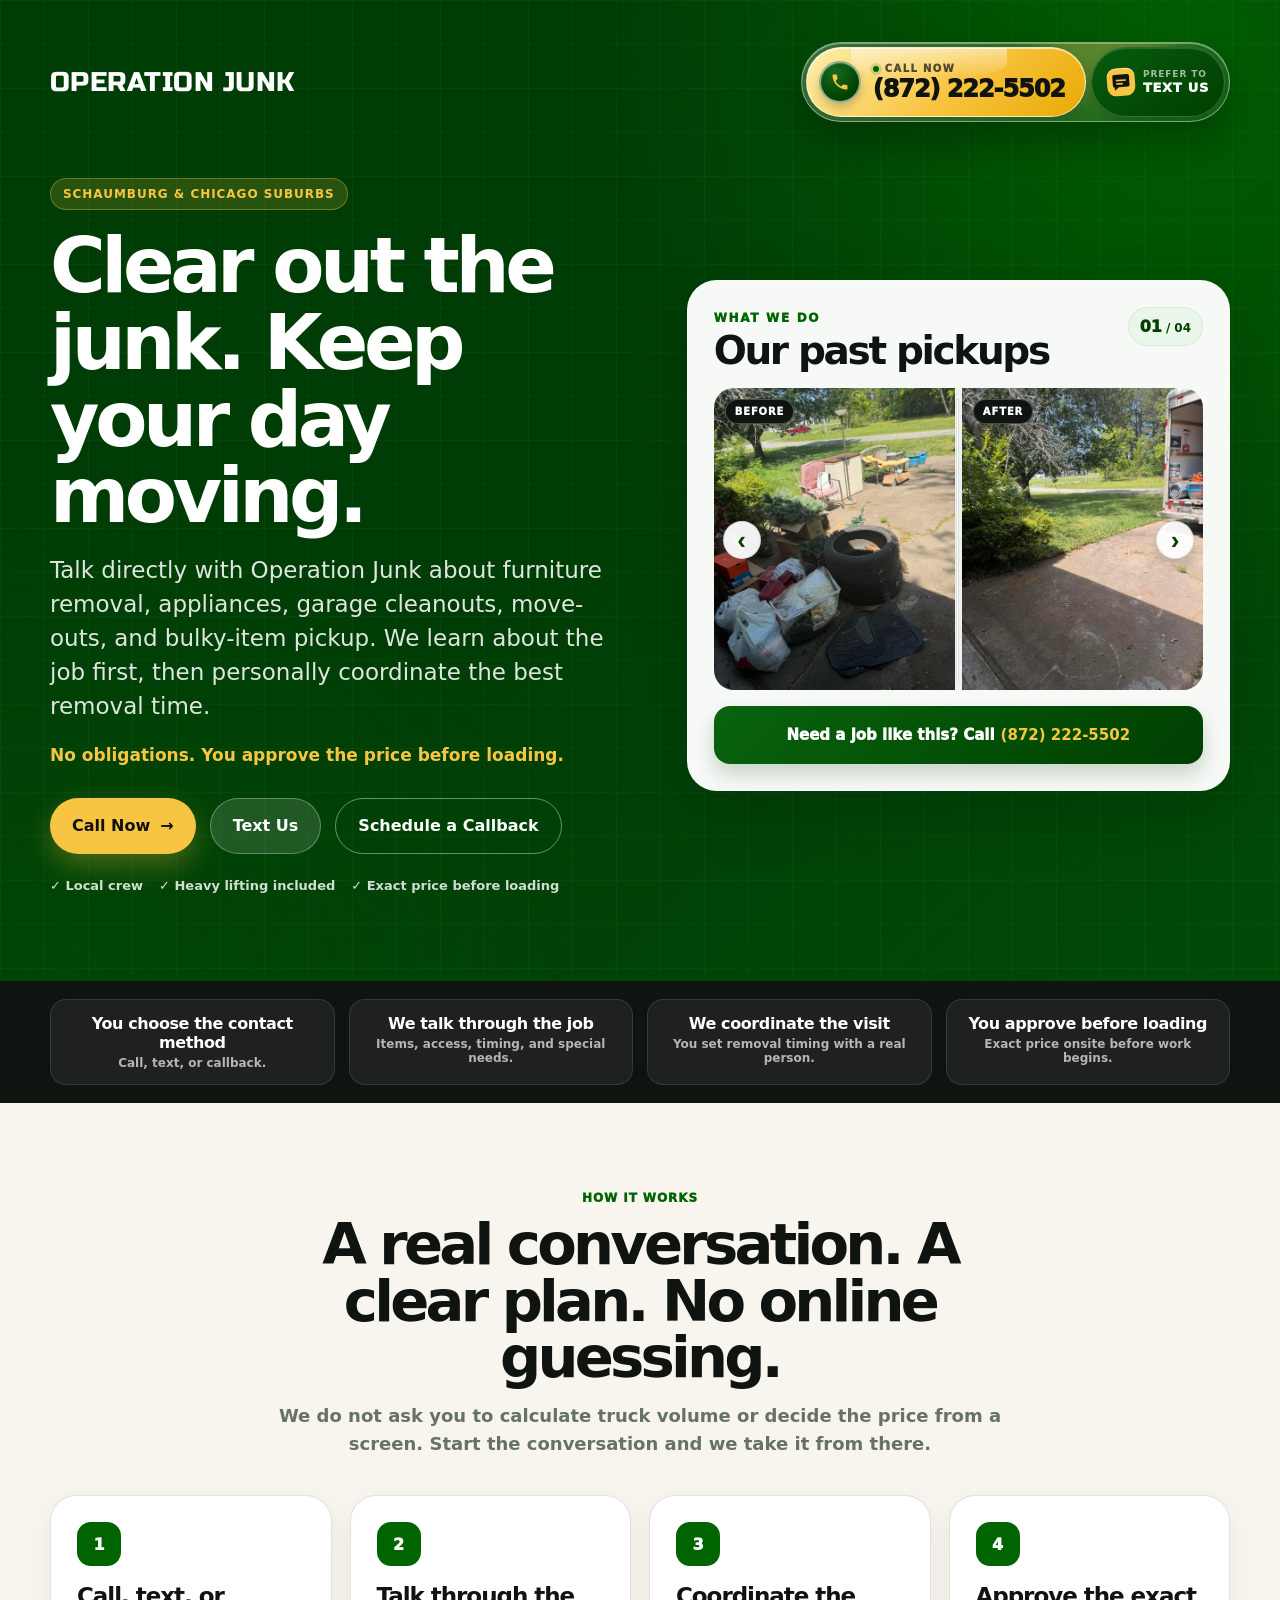
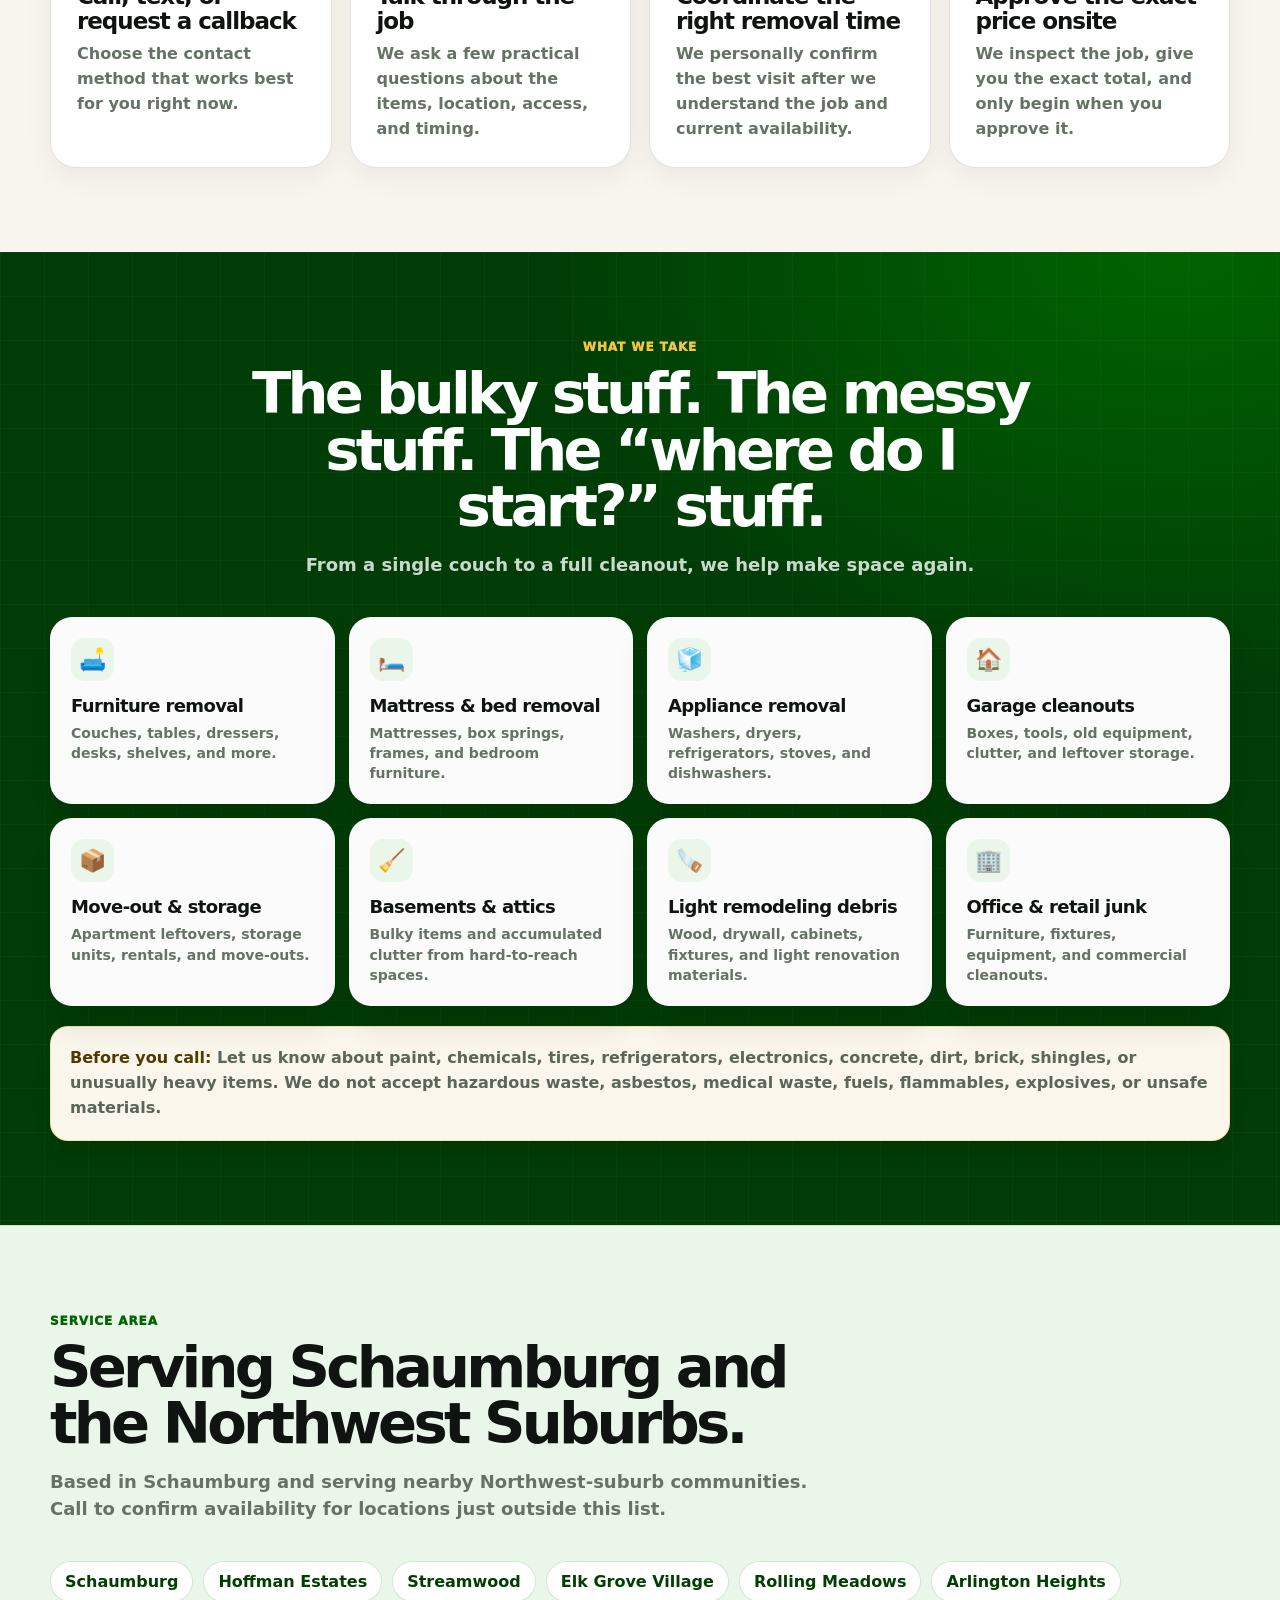
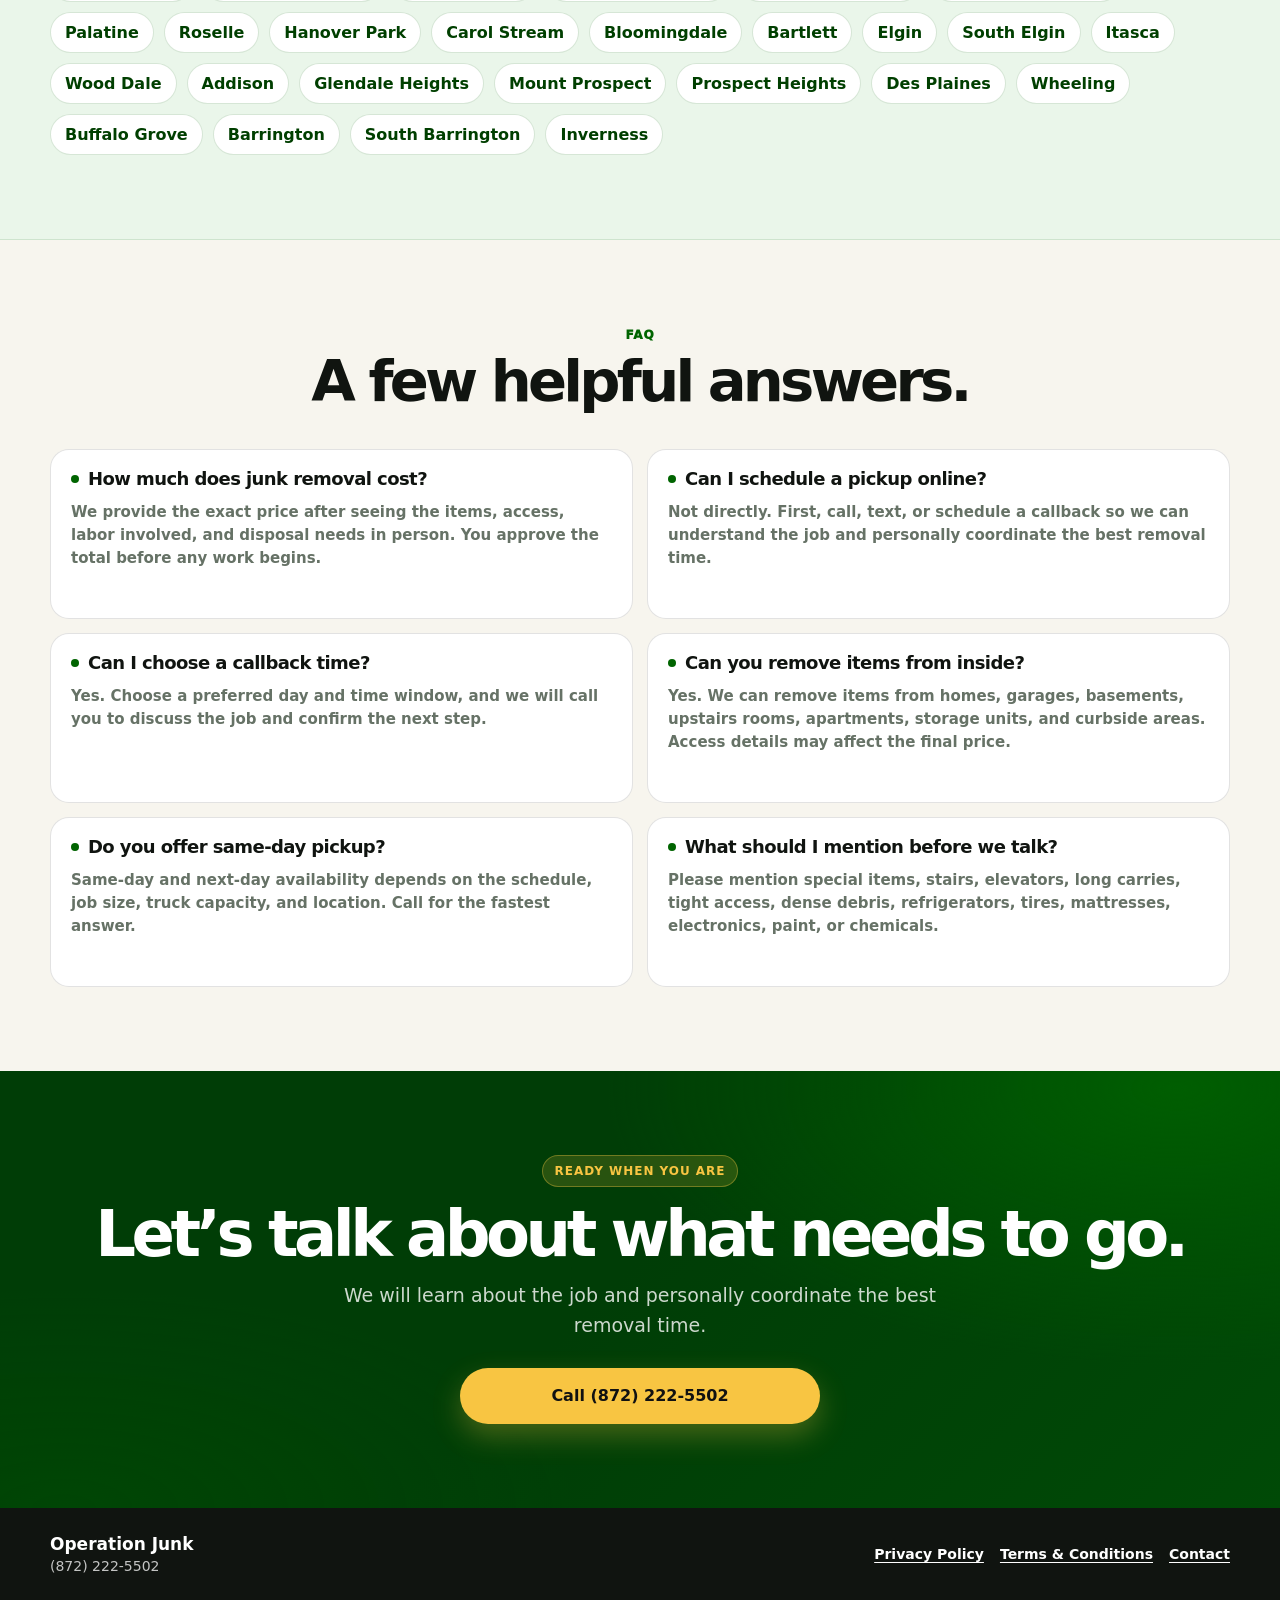
==== commit 66dd396d: "fix: make homepage content static and resilient" ====
--- a/index.html
+++ b/index.html
@@ -1,44 +1,26 @@
 <!doctype html>
 <html lang="en">
 <head>
-<meta charset="utf-8">
-<meta name="viewport" content="width=device-width, initial-scale=1">
-<title>Operation Junk | Call, Text, or Schedule a Callback</title>
-<meta name="description" content="Call, text, or schedule a callback with Operation Junk for junk removal in Schaumburg and nearby Chicago suburbs. Exact pricing is confirmed in person before loading begins.">
-<link rel="preconnect" href="https://fonts.googleapis.com">
-<link rel="preconnect" href="https://fonts.gstatic.com" crossorigin>
-<link href="https://fonts.googleapis.com/css2?family=Russo+One&display=swap" rel="stylesheet">
-<link rel="stylesheet" href="styles.css">
+<meta charset="utf-8"><meta name="viewport" content="width=device-width, initial-scale=1">
+<title>Operation Junk | Clear Out the Junk. Keep Your Day Moving.</title>
+<meta name="description" content="Clear out the junk and keep your day moving with local junk removal from Operation Junk in Schaumburg and nearby Chicago suburbs.">
+<link rel="preconnect" href="https://fonts.googleapis.com"><link rel="preconnect" href="https://fonts.gstatic.com" crossorigin><link href="https://fonts.googleapis.com/css2?family=Russo+One&display=swap" rel="stylesheet"><link rel="stylesheet" href="styles.css">
 </head>
 <body class="oj-page oj-conversation-site">
 <main>
 <section class="oj-hero" aria-labelledby="hero-title"><div class="oj-container">
-<div class="oj-logo-line"><a class="oj-brand oj-wordmark" href="/" aria-label="Operation Junk home">OPERATION JUNK</a><a class="oj-top-call" href="tel:+18722225502">Call/Text: (872) 222-5502</a></div>
-<div class="oj-hero-inner"><div class="oj-hero-copy">
-<div class="oj-eyebrow">Schaumburg &amp; Chicago Suburbs</div>
-<h1 id="hero-title">Call, text, or schedule a callback.</h1>
-<p>Talk directly with Operation Junk about furniture removal, appliances, garage cleanouts, move-outs, and bulky-item pickup. We learn about the job first, then personally coordinate the best removal time.</p>
-<p class="oj-hero-assurance">You receive the exact price in person before we load anything.</p>
-<div class="oj-btn-row"><a class="oj-btn oj-btn-primary" href="tel:+18722225502">Call Now <span aria-hidden="true">→</span></a><a class="oj-btn oj-btn-secondary" href="sms:+18722225502?&amp;body=Hi%20Operation%20Junk%2C%20I%27d%20like%20help%20with%20junk%20removal.">Text Us</a><button class="oj-btn oj-btn-ghost" type="button" data-open-callback>Schedule a Callback</button></div>
-<div class="oj-trust-line" aria-label="Service highlights"><span>✓ Local crew</span><span>✓ Heavy lifting included</span><span>✓ Exact price before loading</span></div>
-</div>
-<aside class="oj-hero-card oj-next-step-card" aria-label="Choose your next step"><div class="oj-card-top"><div><span class="oj-card-kicker">Talk with us first</span><h2>Choose the easiest way to connect.</h2></div><div class="oj-rating">No pressure</div></div>
-<a class="oj-path-card" href="tel:+18722225502"><span class="oj-path-icon">☎</span><span><strong>Call now</strong><small>Fastest way to discuss the job and next step.</small></span><b aria-hidden="true">→</b></a>
-<a class="oj-path-card" href="sms:+18722225502?&amp;body=Hi%20Operation%20Junk%2C%20I%27d%20like%20help%20with%20junk%20removal."><span class="oj-path-icon">💬</span><span><strong>Text us</strong><small>Ask a question or start the conversation on your time.</small></span><b aria-hidden="true">→</b></a>
-<button type="button" class="oj-path-card" data-open-callback><span class="oj-path-icon">🗓️</span><span><strong>Schedule a callback</strong><small>Choose a preferred day and time for us to call.</small></span><b aria-hidden="true">→</b></button>
-<p class="oj-card-note">Pickup time is coordinated personally after we understand the job and check real availability.</p></aside>
-</div></div></section>
+<div class="oj-logo-line"><a class="oj-brand oj-wordmark" href="/" aria-label="Operation Junk home">OPERATION JUNK</a><div class="oj-top-contact" aria-label="Contact Operation Junk"><a class="oj-top-call" href="tel:+18722225502" aria-label="Call Operation Junk at (872) 222-5502"><span class="oj-top-contact-icon" aria-hidden="true"><svg viewBox="0 0 24 24" focusable="false"><path d="M6.62 10.79a15.53 15.53 0 0 0 6.59 6.59l2.2-2.2a1 1 0 0 1 1-.24c1.12.37 2.33.57 3.57.57a1 1 0 0 1 1 1V20a1 1 0 0 1-1 1C10.61 21 3 13.39 3 4a1 1 0 0 1 1-1h3.5a1 1 0 0 1 1 1c0 1.25.2 2.45.57 3.57a1 1 0 0 1-.24 1l-2.21 2.22Z"/></svg></span><span class="oj-top-contact-copy"><small>CALL NOW</small><strong>(872) 222-5502</strong></span></a><a class="oj-top-text" href="sms:+18722225502?&amp;body=Hi%20Operation%20Junk%2C%20I%27d%20like%20help%20with%20junk%20removal." aria-label="Text Operation Junk at (872) 222-5502"><span class="oj-top-text-icon" aria-hidden="true"><svg viewBox="0 0 24 24" focusable="false"><path d="M4 3h16a2 2 0 0 1 2 2v11a2 2 0 0 1-2 2H9l-5 4v-4a2 2 0 0 1-2-2V5a2 2 0 0 1 2-2Zm2 6v2h12V9H6Zm0 4v2h8v-2H6Z"/></svg></span><span class="oj-top-text-copy"><small>PREFER TO</small><strong>TEXT US</strong></span></a></div></div>
+<div class="oj-hero-inner"><div class="oj-hero-copy"><div class="oj-eyebrow">Schaumburg &amp; Chicago Suburbs</div><h1 id="hero-title">Clear out the junk. Keep your day moving.</h1><p>Talk directly with Operation Junk about furniture removal, appliances, garage cleanouts, move-outs, and bulky-item pickup. We learn about the job first, then personally coordinate the best removal time.</p><p class="oj-hero-assurance">No obligations. You approve the price before loading.</p><div class="oj-btn-row"><a class="oj-btn oj-btn-primary" href="tel:+18722225502">Call Now <span aria-hidden="true">→</span></a><a class="oj-btn oj-btn-secondary" href="sms:+18722225502?&amp;body=Hi%20Operation%20Junk%2C%20I%27d%20like%20help%20with%20junk%20removal.">Text Us</a><button class="oj-btn oj-btn-ghost" type="button" data-open-callback>Schedule a Callback</button></div><div class="oj-trust-line" aria-label="Service highlights"><span>✓ Local crew</span><span>✓ Heavy lifting included</span><span>✓ Exact price before loading</span></div></div>
+<aside class="oj-hero-card oj-job-showcase" data-job-gallery aria-label="Our past pickups"><div class="oj-card-top"><div><span class="oj-card-kicker">WHAT WE DO</span><h2>Our past pickups</h2></div><div class="oj-job-index"><span data-job-current>01</span><span>/</span><span>04</span></div></div><div class="oj-job-slider" role="region" aria-roledescription="carousel" aria-label="Operation Junk before and after pickup gallery"><div class="oj-job-slides"><article class="oj-job-slide is-active" data-job-slide="0" aria-hidden="false"><div class="oj-job-images"><figure class="oj-job-photo"><img src="assets/images/small_cleanout_before.jpg" alt="Before photo from an Operation Junk small pickup" loading="eager"><figcaption>Before</figcaption></figure><figure class="oj-job-photo oj-job-photo--after"><img src="assets/images/small_cleanout_after.jpg" alt="After photo from an Operation Junk small pickup" loading="eager"><figcaption>After</figcaption></figure></div></article><article class="oj-job-slide" data-job-slide="1" aria-hidden="true"><div class="oj-job-images"><figure class="oj-job-photo"><img src="assets/images/room_cleanout_before.jpg" alt="Before photo from an Operation Junk room cleanout" loading="lazy"><figcaption>Before</figcaption></figure><figure class="oj-job-photo oj-job-photo--after"><img src="assets/images/room_cleanout_after.jpg" alt="After photo from an Operation Junk room cleanout" loading="lazy"><figcaption>After</figcaption></figure></div></article><article class="oj-job-slide" data-job-slide="2" aria-hidden="true"><div class="oj-job-images"><figure class="oj-job-photo"><img src="assets/images/medium_cleanout_before.jpg" alt="Before photo from an Operation Junk medium cleanout" loading="lazy"><figcaption>Before</figcaption></figure><figure class="oj-job-photo oj-job-photo--after"><img src="assets/images/medium_cleanout_after.jpg" alt="After photo from an Operation Junk medium cleanout" loading="lazy"><figcaption>After</figcaption></figure></div></article><article class="oj-job-slide" data-job-slide="3" aria-hidden="true"><div class="oj-job-images"><figure class="oj-job-photo"><img src="assets/images/big_cleanout_before.jpg" alt="Before photo from an Operation Junk large cleanout" loading="lazy"><figcaption>Before</figcaption></figure><figure class="oj-job-photo oj-job-photo--after"><img src="assets/images/big_cleanout_after.jpg" alt="After photo from an Operation Junk large cleanout" loading="lazy"><figcaption>After</figcaption></figure></div></article></div><button class="oj-job-arrow oj-job-arrow--prev" type="button" data-job-prev aria-label="Previous pickup">‹</button><button class="oj-job-arrow oj-job-arrow--next" type="button" data-job-next aria-label="Next pickup">›</button></div><div class="oj-job-footer"><a class="oj-job-cta" href="tel:+18722225502">Need a job like this? Call <strong>(872) 222-5502</strong></a></div></aside></div></div></section>
 <section class="oj-proof-strip" aria-label="What happens next"><div class="oj-container"><div class="oj-proof-grid"><div class="oj-proof-item"><strong>You choose the contact method</strong><span>Call, text, or callback.</span></div><div class="oj-proof-item"><strong>We talk through the job</strong><span>Items, access, timing, and special needs.</span></div><div class="oj-proof-item"><strong>We coordinate the visit</strong><span>You set removal timing with a real person.</span></div><div class="oj-proof-item"><strong>You approve before loading</strong><span>Exact price onsite before work begins.</span></div></div></div></section>
 <section class="oj-section" id="how-it-works" aria-labelledby="how-title"><div class="oj-container"><div class="oj-section-head oj-center"><span class="oj-section-kicker">How it works</span><h2 id="how-title">A real conversation. A clear plan. No online guessing.</h2><p>We do not ask you to calculate truck volume or decide the price from a screen. Start the conversation and we take it from there.</p></div><div class="oj-card-grid oj-card-grid-four"><article class="oj-card"><div class="oj-step-number">1</div><h3>Call, text, or request a callback</h3><p>Choose the contact method that works best for you right now.</p></article><article class="oj-card"><div class="oj-step-number">2</div><h3>Talk through the job</h3><p>We ask a few practical questions about the items, location, access, and timing.</p></article><article class="oj-card"><div class="oj-step-number">3</div><h3>Coordinate the right removal time</h3><p>We personally confirm the best visit after we understand the job and current availability.</p></article><article class="oj-card"><div class="oj-step-number">4</div><h3>Approve the exact price onsite</h3><p>We inspect the job, give you the exact total, and only begin when you approve it.</p></article></div></div></section>
-<section class="oj-section" aria-labelledby="services-title"><div class="oj-container"><div class="oj-section-head oj-center"><span class="oj-section-kicker">What we haul</span><h2 id="services-title">The bulky stuff. The messy stuff. The “where do I start?” stuff.</h2><p>From a single couch to a full cleanout, we help make space again.</p></div><div class="oj-services-grid"><article class="oj-service"><div class="oj-service-icon">🛋️</div><h3>Furniture removal</h3><p>Couches, tables, dressers, desks, shelves, and more.</p></article><article class="oj-service"><div class="oj-service-icon">🛏️</div><h3>Mattress &amp; bed removal</h3><p>Mattresses, box springs, frames, and bedroom furniture.</p></article><article class="oj-service"><div class="oj-service-icon">🧊</div><h3>Appliance removal</h3><p>Washers, dryers, refrigerators, stoves, and dishwashers.</p></article><article class="oj-service"><div class="oj-service-icon">🏠</div><h3>Garage cleanouts</h3><p>Boxes, tools, old equipment, clutter, and leftover storage.</p></article><article class="oj-service"><div class="oj-service-icon">📦</div><h3>Move-out &amp; storage</h3><p>Apartment leftovers, storage units, rentals, and move-outs.</p></article><article class="oj-service"><div class="oj-service-icon">🧹</div><h3>Basements &amp; attics</h3><p>Bulky items and accumulated clutter from hard-to-reach spaces.</p></article><article class="oj-service"><div class="oj-service-icon">🪚</div><h3>Light remodeling debris</h3><p>Wood, drywall, cabinets, fixtures, and light renovation materials.</p></article><article class="oj-service"><div class="oj-service-icon">🏢</div><h3>Office &amp; retail junk</h3><p>Furniture, fixtures, equipment, and commercial cleanouts.</p></article></div><div class="oj-special-items"><strong>Before you call:</strong> Let us know about paint, chemicals, tires, refrigerators, electronics, concrete, dirt, brick, shingles, or unusually heavy items. We do not accept hazardous waste, asbestos, medical waste, fuels, flammables, explosives, or unsafe materials.</div></div></section>
-<section class="oj-section oj-process-section" aria-labelledby="price-title"><div class="oj-container oj-process-layout"><div><span class="oj-section-kicker">No price guessing</span><h2 id="price-title">The exact price comes after we see the job.</h2><p class="oj-process-lead">Online pricing can miss access, labor, item weight, and disposal needs. We would rather give you one honest total in person before work begins than give you a number that changes later.</p><div class="oj-btn-row"><a class="oj-btn oj-btn-primary" href="tel:+18722225502">Call Now</a><button class="oj-btn oj-btn-secondary" type="button" data-open-callback>Schedule a Callback</button></div></div><div class="oj-check-list"><div class="oj-check"><b>1</b><div><strong>We look at the actual job</strong><span>Items, access, labor, and disposal needs are assessed in person.</span></div></div><div class="oj-check"><b>2</b><div><strong>We give you the exact total</strong><span>You get a clear price before the crew begins loading.</span></div></div><div class="oj-check"><b>3</b><div><strong>You decide before work starts</strong><span>We only begin after you approve the price and scope.</span></div></div></div></div></section>
-<section class="oj-section oj-service-area" aria-labelledby="area-title"><div class="oj-container"><div class="oj-section-head"><span class="oj-section-kicker">Service area</span><h2 id="area-title">Serving Schaumburg and nearby suburbs.</h2><p>We are focused on the Chicago-Naperville-Elgin metro area, beginning with Schaumburg and surrounding communities.</p></div><div class="oj-city-pills" aria-label="Service cities"><span>Schaumburg</span><span>Hoffman Estates</span><span>Streamwood</span><span>Elk Grove Village</span><span>Rolling Meadows</span><span>Arlington Heights</span><span>Palatine</span><span>Roselle</span><span>Hanover Park</span><span>Carol Stream</span><span>Bloomingdale</span><span>Nearby suburbs</span></div></div></section>
-<section class="oj-section" aria-labelledby="faq-title"><div class="oj-container"><div class="oj-section-head oj-center"><span class="oj-section-kicker">FAQ</span><h2 id="faq-title">A few helpful answers.</h2></div><div class="oj-faq-grid"><details class="oj-faq"><summary>How much does junk removal cost?</summary><p>We provide the exact price after seeing the items, access, labor involved, and disposal needs in person. You approve the total before any work begins.</p></details><details class="oj-faq"><summary>Can I schedule a pickup online?</summary><p>Not directly. First, call, text, or schedule a callback so we can understand the job and personally coordinate the best removal time.</p></details><details class="oj-faq"><summary>Can I choose a callback time?</summary><p>Yes. Choose a preferred day and time window, and we will call you to discuss the job and confirm the next step.</p></details><details class="oj-faq"><summary>Can you remove items from inside?</summary><p>Yes. We can remove items from homes, garages, basements, upstairs rooms, apartments, storage units, and curbside areas. Access details may affect the final price.</p></details><details class="oj-faq"><summary>Do you offer same-day pickup?</summary><p>Same-day and next-day availability depends on the schedule, job size, truck capacity, and location. Call for the fastest answer.</p></details><details class="oj-faq"><summary>What should I mention before we talk?</summary><p>Please mention special items, stairs, elevators, long carries, tight access, dense debris, refrigerators, tires, mattresses, electronics, paint, or chemicals.</p></details></div></div></section>
-<section class="oj-final" aria-labelledby="final-title"><div class="oj-container"><span class="oj-eyebrow">Ready when you are</span><h2 id="final-title">Let’s talk about what needs to go.</h2><p>Call, text, or schedule a callback. We will learn about the job and personally coordinate the best removal time.</p><div class="oj-btn-row oj-btn-row-center"><a class="oj-btn oj-btn-primary" href="tel:+18722225502">Call Now</a><a class="oj-btn oj-btn-secondary" href="sms:+18722225502?&amp;body=Hi%20Operation%20Junk%2C%20I%27d%20like%20help%20with%20junk%20removal.">Text Us</a><button class="oj-btn oj-btn-ghost" type="button" data-open-callback>Schedule a Callback</button></div></div></section>
+<section class="oj-section oj-services-feature" aria-labelledby="services-title"><div class="oj-container"><div class="oj-section-head oj-center"><span class="oj-section-kicker">WHAT WE TAKE</span><h2 id="services-title">The bulky stuff. The messy stuff. The “where do I start?” stuff.</h2><p>From a single couch to a full cleanout, we help make space again.</p></div><div class="oj-services-grid"><article class="oj-service"><div class="oj-service-icon">🛋️</div><h3>Furniture removal</h3><p>Couches, tables, dressers, desks, shelves, and more.</p></article><article class="oj-service"><div class="oj-service-icon">🛏️</div><h3>Mattress &amp; bed removal</h3><p>Mattresses, box springs, frames, and bedroom furniture.</p></article><article class="oj-service"><div class="oj-service-icon">🧊</div><h3>Appliance removal</h3><p>Washers, dryers, refrigerators, stoves, and dishwashers.</p></article><article class="oj-service"><div class="oj-service-icon">🏠</div><h3>Garage cleanouts</h3><p>Boxes, tools, old equipment, clutter, and leftover storage.</p></article><article class="oj-service"><div class="oj-service-icon">📦</div><h3>Move-out &amp; storage</h3><p>Apartment leftovers, storage units, rentals, and move-outs.</p></article><article class="oj-service"><div class="oj-service-icon">🧹</div><h3>Basements &amp; attics</h3><p>Bulky items and accumulated clutter from hard-to-reach spaces.</p></article><article class="oj-service"><div class="oj-service-icon">🪚</div><h3>Light remodeling debris</h3><p>Wood, drywall, cabinets, fixtures, and light renovation materials.</p></article><article class="oj-service"><div class="oj-service-icon">🏢</div><h3>Office &amp; retail junk</h3><p>Furniture, fixtures, equipment, and commercial cleanouts.</p></article></div><div class="oj-special-items"><strong>Before you call:</strong> Let us know about paint, chemicals, tires, refrigerators, electronics, concrete, dirt, brick, shingles, or unusually heavy items. We do not accept hazardous waste, asbestos, medical waste, fuels, flammables, explosives, or unsafe materials.</div></div></section>
+<section class="oj-section oj-service-area" aria-labelledby="area-title"><div class="oj-container"><div class="oj-section-head"><span class="oj-section-kicker">Service area</span><h2 id="area-title">Serving Schaumburg and the Northwest Suburbs.</h2><p>Based in Schaumburg and serving nearby Northwest-suburb communities. Call to confirm availability for locations just outside this list.</p></div><div class="oj-city-pills" aria-label="Cities served by Operation Junk"><span>Schaumburg</span><span>Hoffman Estates</span><span>Streamwood</span><span>Elk Grove Village</span><span>Rolling Meadows</span><span>Arlington Heights</span><span>Palatine</span><span>Roselle</span><span>Hanover Park</span><span>Carol Stream</span><span>Bloomingdale</span><span>Bartlett</span><span>Elgin</span><span>South Elgin</span><span>Itasca</span><span>Wood Dale</span><span>Addison</span><span>Glendale Heights</span><span>Mount Prospect</span><span>Prospect Heights</span><span>Des Plaines</span><span>Wheeling</span><span>Buffalo Grove</span><span>Barrington</span><span>South Barrington</span><span>Inverness</span></div></div></section>
+<section class="oj-section" aria-labelledby="faq-title"><div class="oj-container"><div class="oj-section-head oj-center"><span class="oj-section-kicker">FAQ</span><h2 id="faq-title">A few helpful answers.</h2></div><div class="oj-faq-grid"><article class="oj-faq oj-faq-static"><h3>How much does junk removal cost?</h3><p>We provide the exact price after seeing the items, access, labor involved, and disposal needs in person. You approve the total before any work begins.</p></article><article class="oj-faq oj-faq-static"><h3>Can I schedule a pickup online?</h3><p>Not directly. First, call, text, or schedule a callback so we can understand the job and personally coordinate the best removal time.</p></article><article class="oj-faq oj-faq-static"><h3>Can I choose a callback time?</h3><p>Yes. Choose a preferred day and time window, and we will call you to discuss the job and confirm the next step.</p></article><article class="oj-faq oj-faq-static"><h3>Can you remove items from inside?</h3><p>Yes. We can remove items from homes, garages, basements, upstairs rooms, apartments, storage units, and curbside areas. Access details may affect the final price.</p></article><article class="oj-faq oj-faq-static"><h3>Do you offer same-day pickup?</h3><p>Same-day and next-day availability depends on the schedule, job size, truck capacity, and location. Call for the fastest answer.</p></article><article class="oj-faq oj-faq-static"><h3>What should I mention before we talk?</h3><p>Please mention special items, stairs, elevators, long carries, tight access, dense debris, refrigerators, tires, mattresses, electronics, paint, or chemicals.</p></article></div></div></section>
+<section class="oj-final" aria-labelledby="final-title"><div class="oj-container"><span class="oj-eyebrow">Ready when you are</span><h2 id="final-title">Let’s talk about what needs to go.</h2><p>We will learn about the job and personally coordinate the best removal time.</p><div class="oj-btn-row oj-btn-row-center"><a class="oj-btn oj-btn-primary" href="tel:+18722225502" aria-label="Call Operation Junk at (872) 222-5502">Call (872) 222-5502</a></div></div></section>
 </main>
 <footer class="oj-footer"><div class="oj-container oj-footer-inner"><div><strong>Operation Junk</strong><span>(872) 222-5502</span></div><nav aria-label="Footer links"><a href="/privacy-policy/">Privacy Policy</a><a href="/terms-and-conditions/">Terms &amp; Conditions</a><a href="/contact/">Contact</a></nav></div></footer>
 <div class="oj-sticky-mobile oj-sticky-mobile-three" aria-label="Mobile contact options"><a class="oj-sticky-call" href="tel:+18722225502">Call</a><a class="oj-sticky-text" href="sms:+18722225502?&amp;body=Hi%20Operation%20Junk%2C%20I%27d%20like%20help%20with%20junk%20removal.">Text</a><button class="oj-sticky-callback" type="button" data-open-callback>Callback</button></div>
-<dialog class="oj-modal oj-callback-modal" id="callback-modal" aria-labelledby="callback-title"><div class="oj-modal-shell"><button class="oj-modal-close" type="button" data-close-callback aria-label="Close callback form">×</button><form id="oj-callback-form" novalidate><section class="oj-form-step is-active" data-callback-step="form"><span class="oj-form-kicker">Schedule a callback</span><h2 id="callback-title">Choose a good time for us to call.</h2><p>We will discuss the job and personally coordinate the best removal time. This is a callback request, not a pickup appointment.</p><div class="oj-field-grid oj-callback-fields"><label>First name<input name="name" autocomplete="given-name" required placeholder="Your first name"></label><label>Mobile number<input name="phone" type="tel" autocomplete="tel" required placeholder="(555) 555-5555"></label><label>City or suburb<input name="city" autocomplete="address-level2" required placeholder="e.g., Schaumburg"></label><label>Preferred callback day<input name="callbackDate" type="date" required></label><label>Preferred time window<select name="callbackTime" required><option value="" selected disabled>Select a time</option><option>9:00–10:00 AM</option><option>10:00–11:00 AM</option><option>11:00 AM–12:00 PM</option><option>12:00–1:00 PM</option><option>1:00–2:00 PM</option><option>2:00–3:00 PM</option><option>3:00–4:00 PM</option><option>4:00–5:00 PM</option><option>5:00–6:00 PM</option></select></label></div><label class="oj-notes">Anything helpful to know? <textarea name="notes" rows="3" placeholder="Optional: a few items, any stairs, or a question you want answered."></textarea></label><p class="oj-consent">By requesting a callback, you agree to receive calls and text messages from Operation Junk about your inquiry. Message frequency varies. Message and data rates may apply. Reply STOP to opt out. Consent is not a condition of purchase. See our <a href="/privacy-policy/">Privacy Policy</a> and <a href="/terms-and-conditions/">Terms &amp; Conditions</a>.</p><div class="oj-form-nav"><span></span><button class="oj-btn oj-btn-primary" type="submit">Prepare Callback Request →</button></div></section><section class="oj-form-step oj-success" data-callback-step="success" aria-live="polite"><div class="oj-success-mark">✓</div><span class="oj-form-kicker">One last tap</span><h2>Open the text message to send your callback request.</h2><p>Your preferred callback time is included. We will confirm the next step personally.</p><a id="oj-send-callback" class="oj-btn oj-btn-primary" href="sms:+18722225502">Send Callback Request by Text →</a><a class="oj-text-button" href="tel:+18722225502">Rather talk now? Call us</a></section></form></div></dialog>
-<script src="script.js"></script>
-</body>
-</html>
+<dialog class="oj-modal oj-callback-modal" id="callback-modal" aria-labelledby="callback-title"><div class="oj-modal-shell"><button class="oj-modal-close" type="button" data-close-callback aria-label="Close callback form">×</button><form id="oj-callback-form" novalidate><section class="oj-form-step is-active" data-callback-step="form"><span class="oj-form-kicker">Schedule a callback</span><h2 id="callback-title">Choose a good time for us to call.</h2><p>We will discuss the job and personally coordinate the best removal time. This is a callback request, not a pickup appointment.</p><div class="oj-field-grid oj-callback-fields"><label>First name<input name="firstName" autocomplete="given-name" required placeholder="Your first name"></label><label>Last name<input name="lastName" autocomplete="family-name" required placeholder="Your last name"></label><label>Mobile number<input name="phone" type="tel" inputmode="tel" autocomplete="tel" required placeholder="(555) 555-5555"></label><label class="oj-field--full">Full service address<input name="address" autocomplete="street-address" required placeholder="123 Main St, Schaumburg, IL 60193"></label><label>Preferred callback day<input name="callbackDate" type="date" required></label><label>Preferred time window<select name="callbackTime" required><option value="" selected disabled>Select a time</option><option>9:00–10:00 AM</option><option>10:00–11:00 AM</option><option>11:00 AM–12:00 PM</option><option>12:00–1:00 PM</option><option>1:00–2:00 PM</option><option>2:00–3:00 PM</option><option>3:00–4:00 PM</option><option>4:00–5:00 PM</option><option>5:00–6:00 PM</option></select></label></div><label class="oj-notes">Anything helpful to know? <textarea name="notes" rows="3" placeholder="Optional: a few items, any stairs, or a question you want answered."></textarea></label><p class="oj-consent">By requesting a callback, you agree to receive calls and text messages from Operation Junk about your inquiry. Message frequency varies. Message and data rates may apply. Reply STOP to opt out. Consent is not a condition of purchase. See our <a href="/privacy-policy/">Privacy Policy</a> and <a href="/terms-and-conditions/">Terms &amp; Conditions</a>.</p><div class="oj-form-nav"><span></span><button class="oj-btn oj-btn-primary" type="submit">Prepare Callback Request →</button></div></section><section class="oj-form-step oj-success" data-callback-step="success" aria-live="polite"><div class="oj-success-mark">✓</div><span class="oj-form-kicker">One last tap</span><h2>Open the text message to send your callback request.</h2><p>Your contact details, address, and preferred callback time are included. We will confirm the next step personally.</p><a id="oj-send-callback" class="oj-btn oj-btn-primary" href="sms:+18722225502">Send Callback Request by Text →</a><a class="oj-text-button" href="tel:+18722225502">Rather talk now? Call us</a></section></form></div></dialog>
+<script src="script.js" defer></script>
+</body></html>
--- a/styles.css
+++ b/styles.css
@@ -4,3 +4,9 @@
 @import url("./styles5.css");
 @import url("./styles6.css");
 @import url("./styles7.css");
+@import url("./styles8.css");
+@import url("./styles9.css");
+@import url("./styles10.css");
+@import url("./styles11.css");
+@import url("./styles12.css");
+@import url("./styles13.css");
